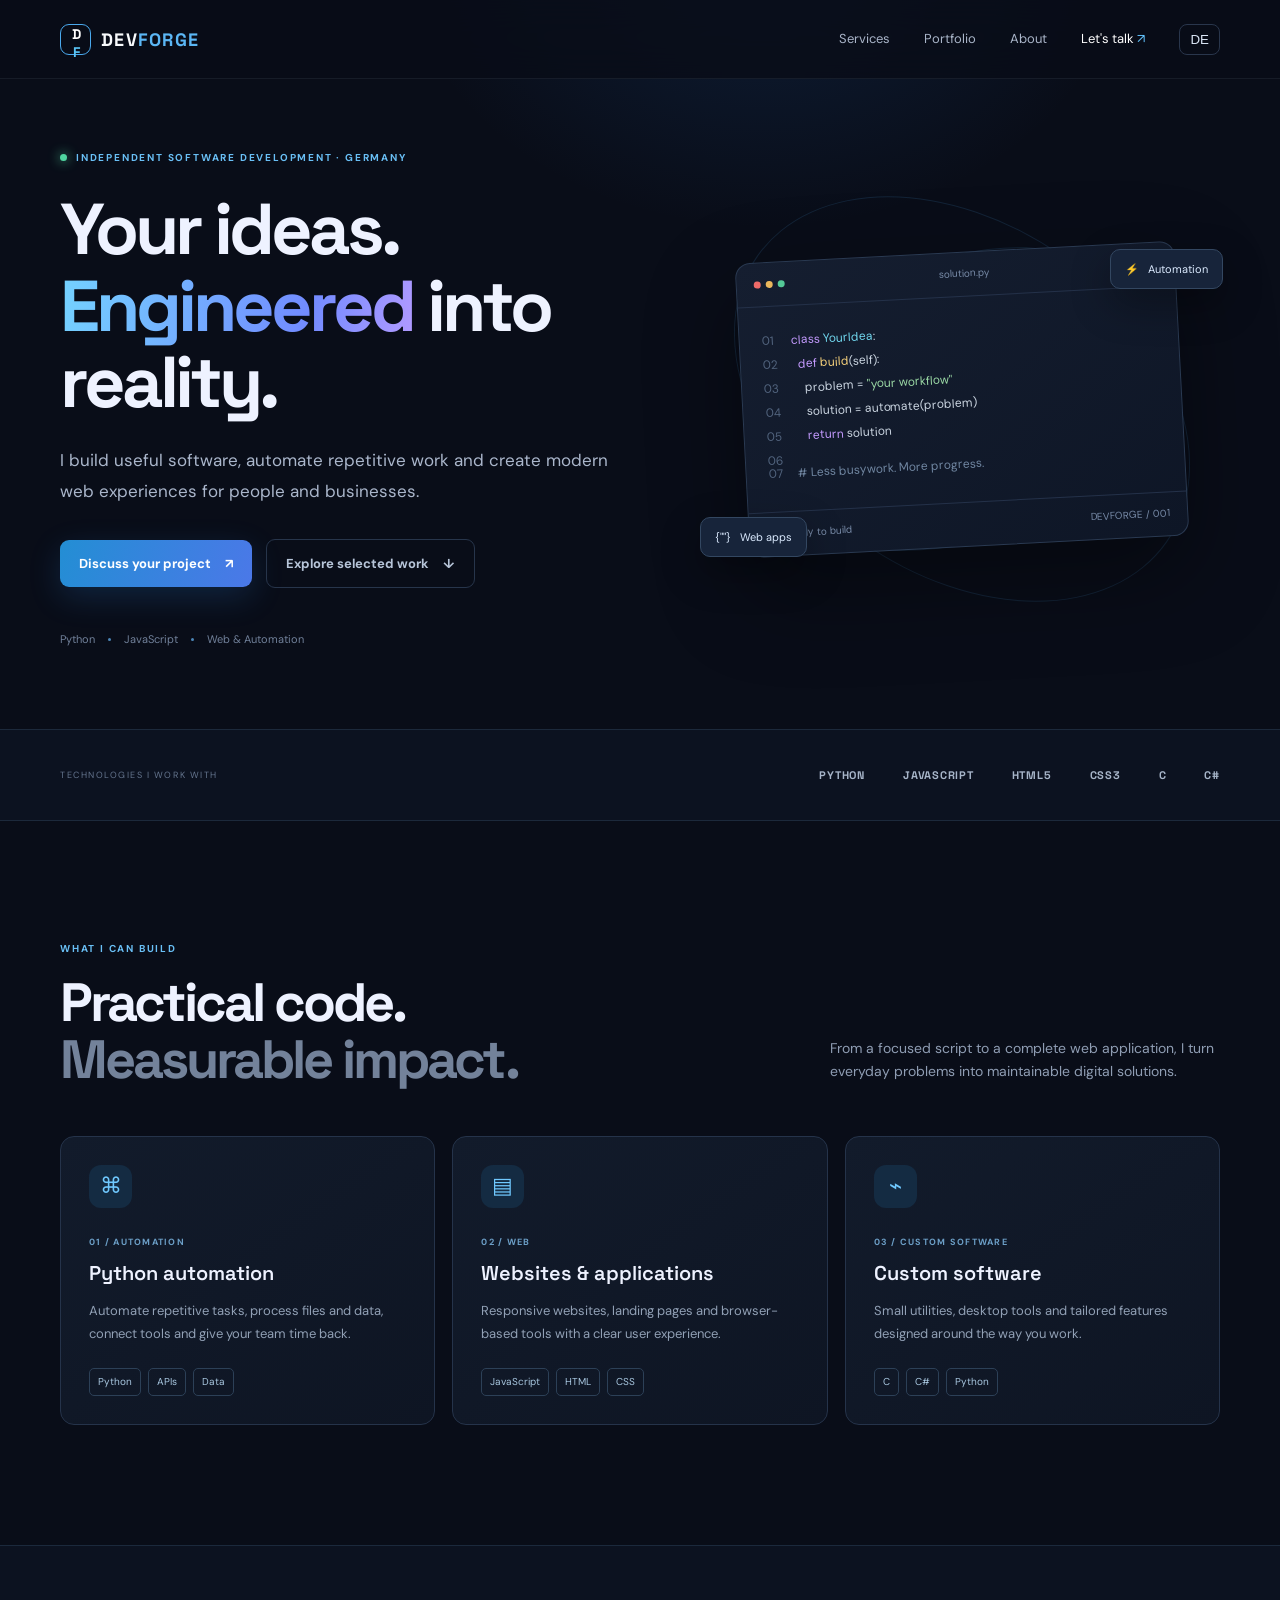
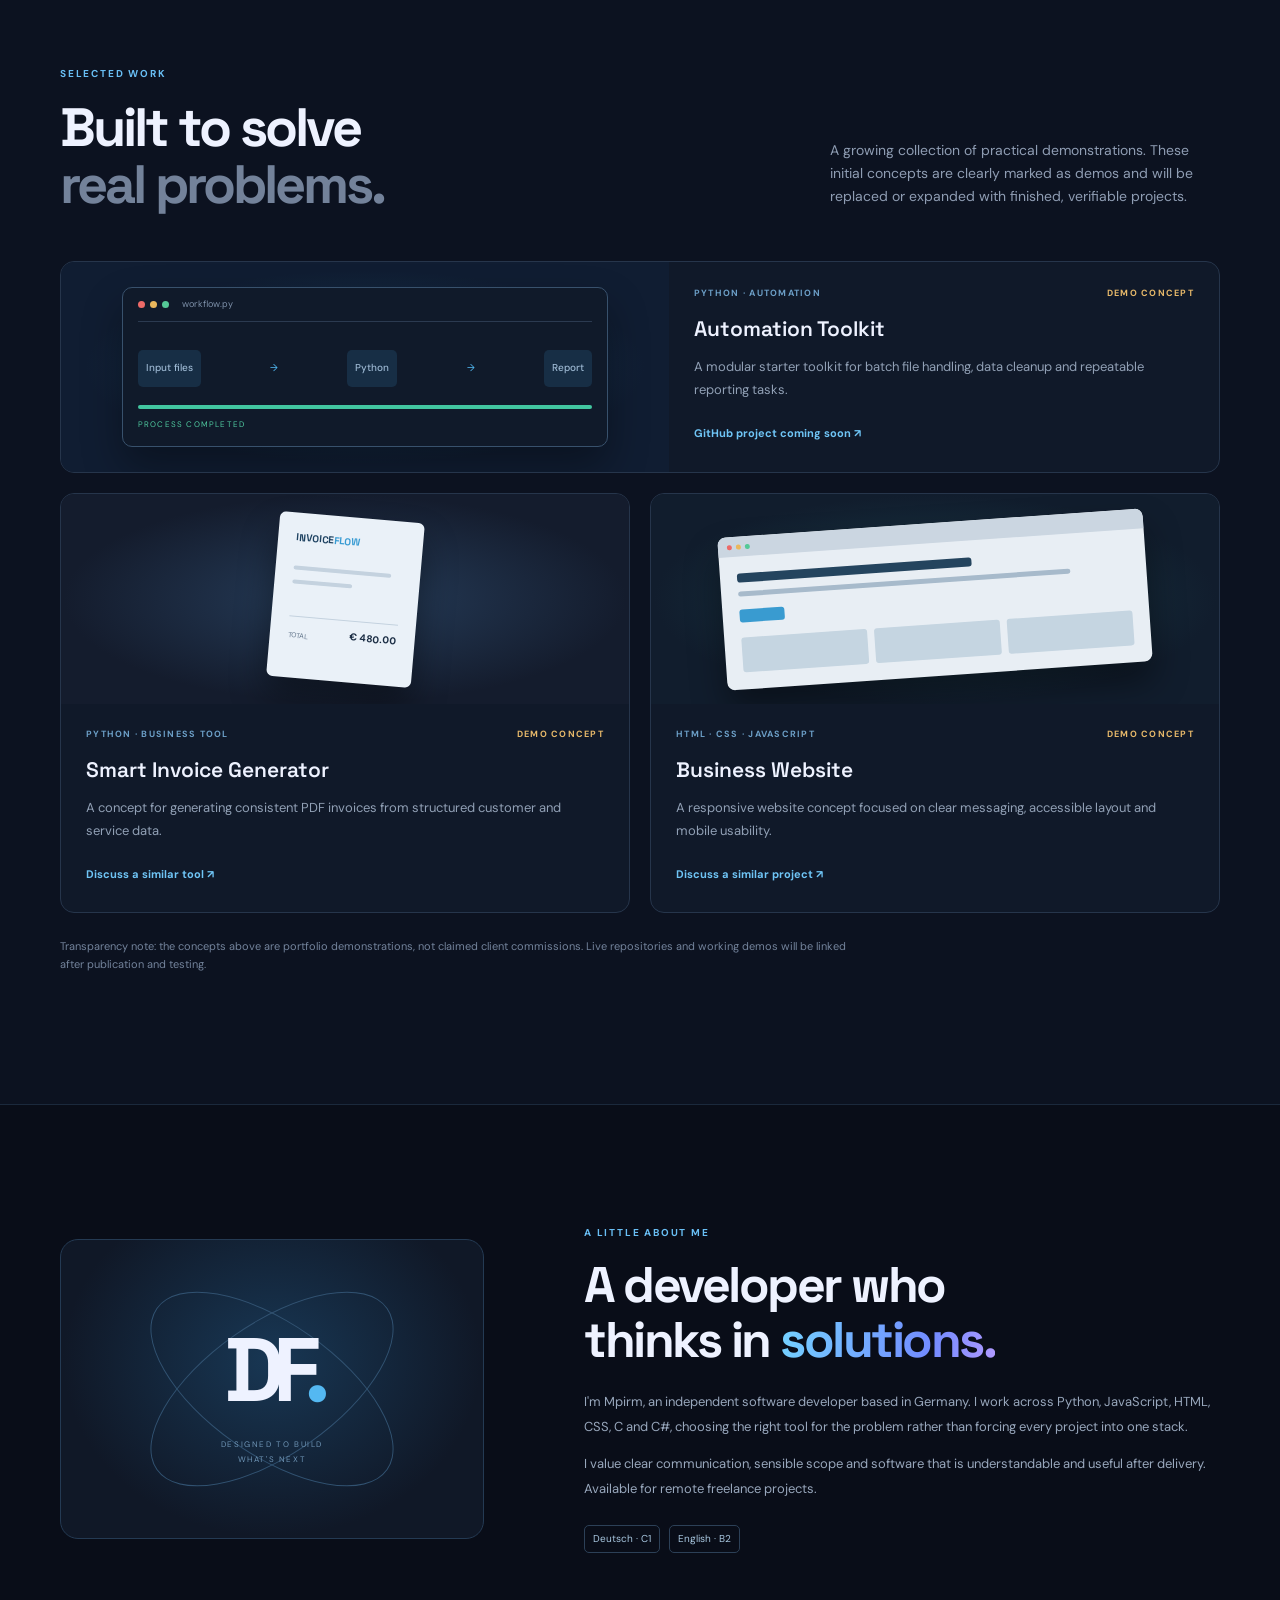
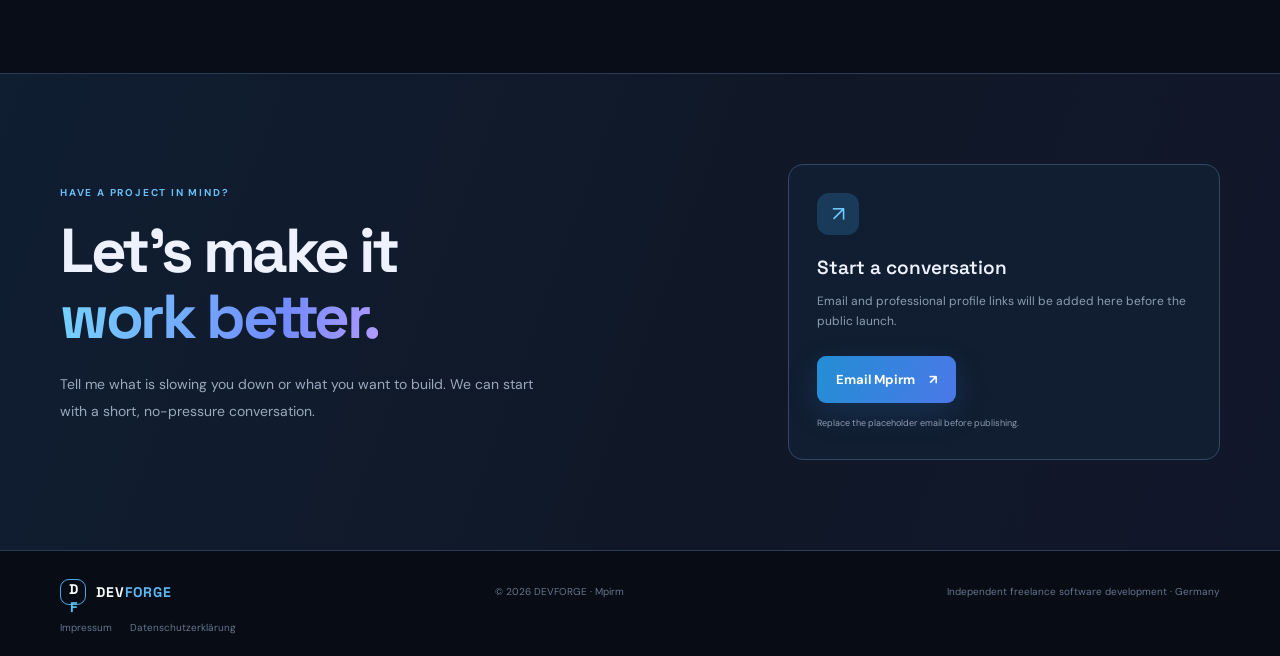
==== index.html @ e492855f "Update contact email and link in index.html" ====
<!doctype html>
<html lang="en">
<head>
  <meta charset="utf-8">
  <meta name="viewport" content="width=device-width, initial-scale=1">
  <meta name="theme-color" content="#090d18">
  <meta name="description" content="DEVFORGE by Mpirm — software development, Python automation and modern web applications for businesses in Germany and beyond.">
  <title>DEVFORGE — Software that moves your business forward</title>
  <link rel="icon" href="assets/favicon.svg" type="image/svg+xml">
  <link rel="preconnect" href="https://fonts.googleapis.com">
  <link rel="preconnect" href="https://fonts.gstatic.com" crossorigin>
  <link href="https://fonts.googleapis.com/css2?family=DM+Sans:wght@400;500;600;700&family=Space+Grotesk:wght@500;600;700&display=swap" rel="stylesheet">
  <link rel="stylesheet" href="styles.css">
</head>
<body>
  <div class="top-glow"></div>
  <header class="nav-wrap">
    <nav class="nav container" aria-label="Main navigation">
      <a class="brand" href="#home" aria-label="DEVFORGE home"><span class="brand-mark">D<span>F</span></span><span>DEV<span class="accent">FORGE</span></span></a>
      <button class="menu-toggle" aria-label="Open menu" aria-expanded="false">☰</button>
      <div class="nav-links" id="navLinks">
        <a href="#services" data-i18n="nav_services">Services</a>
        <a href="#work" data-i18n="nav_work">Portfolio</a>
        <a href="#about" data-i18n="nav_about">About</a>
        <a href="#contact" class="nav-cta" data-i18n="nav_contact">Let's talk <span>↗</span></a>
        <button class="lang-toggle" id="langToggle" aria-label="Switch language">DE</button>
      </div>
    </nav>
  </header>

  <main>
    <section class="hero container" id="home">
      <div class="hero-copy">
        <div class="eyebrow"><span class="status-dot"></span><span data-i18n="eyebrow">INDEPENDENT SOFTWARE DEVELOPMENT · GERMANY</span></div>
        <h1 data-i18n="hero_title">Your ideas.<br><span class="gradient-text">Engineered</span> into reality.</h1>
        <p class="hero-lead" data-i18n="hero_lead">I build useful software, automate repetitive work and create modern web experiences for people and businesses.</p>
        <div class="hero-actions">
          <a class="button button-primary" href="#contact" data-i18n="hero_cta">Discuss your project <span>↗</span></a>
          <a class="button button-quiet" href="#work" data-i18n="hero_secondary">Explore selected work <span>↓</span></a>
        </div>
        <div class="hero-meta"><span>Python</span><i></i><span>JavaScript</span><i></i><span>Web & Automation</span></div>
      </div>
      <div class="hero-visual" aria-label="Decorative code illustration">
        <div class="orbit orbit-one"></div><div class="orbit orbit-two"></div>
        <div class="code-card">
          <div class="code-top"><div class="dots"><b></b><b></b><b></b></div><span>solution.py</span><span class="code-lock">⌘</span></div>
          <div class="code-lines">
            <p><em>01</em> <span class="purple">class</span> <span class="cyan">YourIdea</span>:</p>
            <p><em>02</em> &nbsp;&nbsp;<span class="purple">def</span> <span class="yellow">build</span>(self):</p>
            <p><em>03</em> &nbsp;&nbsp;&nbsp;&nbsp;problem = <span class="green">"your workflow"</span></p>
            <p><em>04</em> &nbsp;&nbsp;&nbsp;&nbsp;solution = automate(problem)</p>
            <p><em>05</em> &nbsp;&nbsp;&nbsp;&nbsp;<span class="purple">return</span> solution</p>
            <p class="code-spacer"><em>06</em></p>
            <p><em>07</em> <span class="comment"># Less busywork. More progress.</span></p>
          </div>
          <div class="code-bottom"><span><b class="status-dot"></b> Ready to build</span><span>DEVFORGE / 001</span></div>
        </div>
        <div class="float-chip chip-one">⚡ <span>Automation</span></div>
        <div class="float-chip chip-two">{"</>"} <span>Web apps</span></div>
      </div>
    </section>

    <section class="trust-strip">
      <div class="container trust-inner"><span data-i18n="trust_label">TECHNOLOGIES I WORK WITH</span><div class="tech-list"><b>PYTHON</b><b>JAVASCRIPT</b><b>HTML5</b><b>CSS3</b><b>C</b><b>C#</b></div></div>
    </section>

    <section class="section container" id="services">
      <div class="section-heading"><div><div class="eyebrow" data-i18n="services_eyebrow">WHAT I CAN BUILD</div><h2 data-i18n="services_title">Practical code.<br><span class="muted">Measurable impact.</span></h2></div><p data-i18n="services_intro">From a focused script to a complete web application, I turn everyday problems into maintainable digital solutions.</p></div>
      <div class="service-grid">
        <article class="service-card"><div class="service-icon">⌘</div><div class="card-number">01 / AUTOMATION</div><h3 data-i18n="service1_title">Python automation</h3><p data-i18n="service1_desc">Automate repetitive tasks, process files and data, connect tools and give your team time back.</p><div class="tags"><span>Python</span><span>APIs</span><span>Data</span></div></article>
        <article class="service-card"><div class="service-icon">▤</div><div class="card-number">02 / WEB</div><h3 data-i18n="service2_title">Websites & applications</h3><p data-i18n="service2_desc">Responsive websites, landing pages and browser-based tools with a clear user experience.</p><div class="tags"><span>JavaScript</span><span>HTML</span><span>CSS</span></div></article>
        <article class="service-card"><div class="service-icon">⌁</div><div class="card-number">03 / CUSTOM SOFTWARE</div><h3 data-i18n="service3_title">Custom software</h3><p data-i18n="service3_desc">Small utilities, desktop tools and tailored features designed around the way you work.</p><div class="tags"><span>C</span><span>C#</span><span>Python</span></div></article>
      </div>
    </section>

    <section class="section work-section" id="work">
      <div class="container">
        <div class="section-heading"><div><div class="eyebrow" data-i18n="work_eyebrow">SELECTED WORK</div><h2 data-i18n="work_title">Built to solve<br><span class="muted">real problems.</span></h2></div><p data-i18n="work_intro">A growing collection of practical demonstrations. These initial concepts are clearly marked as demos and will be replaced or expanded with finished, verifiable projects.</p></div>
        <div class="project-grid">
          <article class="project-card project-feature">
            <div class="project-art art-automation"><div class="mini-window"><div class="mini-head"><i></i><i></i><i></i><span>workflow.py</span></div><div class="flow-row"><b>Input files</b><span>→</span><b>Python</b><span>→</span><b>Report</b></div><div class="progress"><span></span></div><small>PROCESS COMPLETED</small></div></div>
            <div class="project-info"><div class="project-meta"><span>PYTHON · AUTOMATION</span><span class="demo-label" data-i18n="demo_label">DEMO CONCEPT</span></div><h3>Automation Toolkit</h3><p data-i18n="project1_desc">A modular starter toolkit for batch file handling, data cleanup and repeatable reporting tasks.</p><a href="https://github.com/" target="_blank" rel="noreferrer" class="text-link" data-i18n="github_soon">GitHub project coming soon ↗</a></div>
          </article>
          <article class="project-card">
            <div class="project-art art-invoice"><div class="invoice-sheet"><div class="invoice-brand">INVOICE<span>FLOW</span></div><div class="invoice-line wide"></div><div class="invoice-line"></div><div class="invoice-total"><small>TOTAL</small><b>€ 480.00</b></div></div></div>
            <div class="project-info"><div class="project-meta"><span>PYTHON · BUSINESS TOOL</span><span class="demo-label" data-i18n="demo_label">DEMO CONCEPT</span></div><h3>Smart Invoice Generator</h3><p data-i18n="project2_desc">A concept for generating consistent PDF invoices from structured customer and service data.</p><a href="#contact" class="text-link" data-i18n="project_details">Discuss a similar tool ↗</a></div>
          </article>
          <article class="project-card">
            <div class="project-art art-web"><div class="browser-card"><div class="browser-top"><i></i><i></i><i></i></div><div class="browser-content"><div class="browser-title"></div><div class="browser-copy"></div><div class="browser-button"></div><div class="browser-blocks"><i></i><i></i><i></i></div></div></div></div>
            <div class="project-info"><div class="project-meta"><span>HTML · CSS · JAVASCRIPT</span><span class="demo-label" data-i18n="demo_label">DEMO CONCEPT</span></div><h3>Business Website</h3><p data-i18n="project3_desc">A responsive website concept focused on clear messaging, accessible layout and mobile usability.</p><a href="#contact" class="text-link" data-i18n="project_details">Discuss a similar project ↗</a></div>
          </article>
        </div>
        <p class="portfolio-note" data-i18n="portfolio_note">Transparency note: the concepts above are portfolio demonstrations, not claimed client commissions. Live repositories and working demos will be linked after publication and testing.</p>
      </div>
    </section>

    <section class="section container about-section" id="about">
      <div class="about-mark"><div class="big-mark">DF<span>.</span></div><div class="mark-caption">DESIGNED TO BUILD<br>WHAT'S NEXT</div></div>
      <div class="about-copy"><div class="eyebrow" data-i18n="about_eyebrow">A LITTLE ABOUT ME</div><h2 data-i18n="about_title">A developer who<br>thinks in <span class="gradient-text">solutions.</span></h2><p data-i18n="about_p1">I'm Mpirm, an independent software developer based in Germany. I work across Python, JavaScript, HTML, CSS, C and C#, choosing the right tool for the problem rather than forcing every project into one stack.</p><p data-i18n="about_p2">I value clear communication, sensible scope and software that is understandable and useful after delivery. Available for remote freelance projects.</p><div class="language-pills"><span>Deutsch · C1</span><span>English · B2</span></div></div>
    </section>

    <section class="contact-section" id="contact"><div class="container contact-inner"><div><div class="eyebrow" data-i18n="contact_eyebrow">HAVE A PROJECT IN MIND?</div><h2 data-i18n="contact_title">Let's make it<br><span class="gradient-text">work better.</span></h2><p data-i18n="contact_desc">Tell me what is slowing you down or what you want to build. We can start with a short, no-pressure conversation.</p></div><div class="contact-box"><div class="contact-orb">↗</div><h3 data-i18n="contact_box_title">Start a conversation</h3><p data-i18n="contact_box_desc">Email and professional profile links will be added here before the public launch.</p><a class="button button-primary" href="mailto:workm.pirm@gmail.com?subject=DEVFORGE%20Project%20Inquiry" data-i18n="contact_button">Email Mpirm <span>↗</span></a><small data-i18n="replace_email">Replace the placeholder email before publishing.</small></div></div></section>
  </main>
  <footer class="footer"><div class="container footer-inner"><a class="brand" href="#home"><span class="brand-mark">D<span>F</span></span><span>DEV<span class="accent">FORGE</span></span></a><span>© <span id="year"></span> DEVFORGE · Mpirm</span><span data-i18n="footer_note">Independent freelance software development · Germany</span></div><div class="container legal-links"><a href="impressum.html">Impressum</a><a href="datenschutz.html">Datenschutzerklärung</a></div></footer>
  <script src="script.js"></script>
</body>
</html>
---- styles.css ----
*{box-sizing:border-box}html{scroll-behavior:smooth;scroll-padding-top:90px}body{margin:0;background:#090d18;color:#eef2ff;font-family:"DM Sans",sans-serif;line-height:1.65;overflow-x:hidden}.container{width:min(1160px,calc(100% - 48px));margin:auto}.top-glow{position:absolute;top:-360px;left:30%;width:760px;height:600px;background:radial-gradient(ellipse,rgba(36,105,190,.19),transparent 68%);pointer-events:none}.nav-wrap{position:sticky;top:0;z-index:20;background:rgba(9,13,24,.82);backdrop-filter:blur(18px);border-bottom:1px solid rgba(148,163,184,.1)}.nav{height:78px;display:flex;align-items:center;justify-content:space-between}.brand{display:flex;align-items:center;gap:10px;color:#f8fafc;text-decoration:none;font:700 18px "Space Grotesk",sans-serif;letter-spacing:.07em}.accent{color:#5bb7f5}.brand-mark{width:31px;height:31px;border:1px solid #4aa9ed;border-radius:9px;display:grid;place-items:center;font-size:14px;color:#fff;letter-spacing:-.1em}.brand-mark span{color:#59c4f5}.nav-links{display:flex;align-items:center;gap:34px}.nav-links a{font-size:13px;color:#aab5c9;text-decoration:none;transition:.2s}.nav-links a:hover,.text-link:hover{color:#69c8ff}.nav-links .nav-cta{color:#fff}.nav-cta span{color:#63c4ff}.lang-toggle,.menu-toggle{background:transparent;border:1px solid #29364c;color:#d9e5f5;border-radius:8px;padding:7px 10px;cursor:pointer}.menu-toggle{display:none}.hero{min-height:650px;display:grid;grid-template-columns:1.08fr .92fr;align-items:center;gap:40px;padding-top:70px;padding-bottom:80px}.eyebrow{font-size:10px;letter-spacing:.18em;color:#69bff5;font-weight:700}.status-dot{display:inline-block;width:7px;height:7px;border-radius:50%;background:#50d6a0;box-shadow:0 0 12px #50d6a0;margin-right:9px}.hero h1,.section h2,.contact-inner h2{font:700 clamp(44px,6vw,72px)/1.06 "Space Grotesk",sans-serif;letter-spacing:-.055em;margin:25px 0}.gradient-text{background:linear-gradient(100deg,#74d3ff,#728bff 70%,#b29aff);-webkit-background-clip:text;background-clip:text;color:transparent}.hero-lead{font-size:17px;color:#aab6cb;max-width:570px;line-height:1.8}.hero-actions{display:flex;gap:14px;align-items:center;margin-top:32px;flex-wrap:wrap}.button{display:inline-flex;align-items:center;gap:14px;padding:13px 19px;border-radius:9px;text-decoration:none;font-size:13px;font-weight:700;transition:.2s}.button-primary{background:linear-gradient(110deg,#238ed4,#4b78e8);color:#fff;box-shadow:0 10px 32px rgba(44,129,220,.2)}.button-primary:hover{transform:translateY(-2px);box-shadow:0 14px 36px rgba(44,129,220,.32)}.button-quiet{color:#b7c5d9;border:1px solid #27354b}.hero-meta{display:flex;gap:13px;align-items:center;color:#71819a;font-size:11px;margin-top:42px}.hero-meta i{width:3px;height:3px;border-radius:50%;background:#4c86b7}.hero-visual{min-height:430px;display:grid;place-items:center;position:relative}.orbit{position:absolute;border:1px solid rgba(76,160,225,.15);border-radius:50%;transform:rotate(-22deg)}.orbit-one{width:420px;height:280px}.orbit-two{width:500px;height:350px;transform:rotate(35deg)}.code-card{position:relative;width:min(100%,440px);background:linear-gradient(145deg,#151e30,#0e1626);border:1px solid #2a3a52;border-radius:15px;box-shadow:0 35px 90px rgba(0,0,0,.38);overflow:hidden;transform:rotate(-3deg)}.code-top,.code-bottom{height:44px;padding:0 17px;display:flex;align-items:center;justify-content:space-between;color:#788ba8;font-size:10px;border-bottom:1px solid #243149}.dots{display:flex;gap:5px}.dots b,.browser-top i,.mini-head i{width:7px;height:7px;border-radius:50%;background:#ed6a68}.dots b:nth-child(2),.browser-top i:nth-child(2),.mini-head i:nth-child(2){background:#eab75c}.dots b:nth-child(3),.browser-top i:nth-child(3),.mini-head i:nth-child(3){background:#54c997}.code-lock{font-size:13px}.code-lines{padding:22px 22px 26px;font:12px/2 "DM Sans",sans-serif;color:#cbd5e1}.code-lines p{margin:0}.code-lines em{font-style:normal;color:#52647e;display:inline-block;width:26px}.purple{color:#c49bff}.cyan{color:#71d8ef}.yellow{color:#f6d17b}.green{color:#9bd9a5}.comment{color:#7086a1}.code-spacer{height:13px}.code-bottom{border-top:1px solid #243149;border-bottom:0}.code-bottom .status-dot{margin:0 7px 0 0}.float-chip{position:absolute;background:#17243a;border:1px solid #334761;color:#dbeafe;padding:10px 14px;border-radius:10px;box-shadow:0 15px 40px #0005;font-size:11px}.float-chip span{margin-left:6px}.chip-one{top:65px;right:-3px}.chip-two{bottom:57px;left:-5px}.trust-strip{border-top:1px solid #1c293b;border-bottom:1px solid #1c293b;background:#0c1220}.trust-inner{min-height:90px;display:flex;align-items:center;justify-content:space-between;gap:30px}.trust-inner>span{font-size:9px;letter-spacing:.17em;color:#65758e}.tech-list{display:flex;gap:clamp(14px,3vw,38px);flex-wrap:wrap;color:#a7b5c9;font:600 11px "Space Grotesk",sans-serif;letter-spacing:.07em}.section{padding-top:120px;padding-bottom:120px}.section-heading{display:flex;align-items:end;justify-content:space-between;gap:50px;margin-bottom:48px}.section h2,.contact-inner h2{font-size:clamp(38px,5vw,54px);margin:16px 0 0}.muted{color:#73829a}.section-heading>p{max-width:390px;color:#8f9db3;font-size:14px;margin:0 0 5px}.service-grid{display:grid;grid-template-columns:repeat(3,1fr);gap:17px}.service-card{background:linear-gradient(145deg,#121b2b,#0e1523);border:1px solid #25334a;border-radius:14px;padding:28px;min-height:285px;transition:.25s}.service-card:hover,.project-card:hover{transform:translateY(-5px);border-color:#42668c}.service-icon{width:43px;height:43px;border-radius:12px;display:grid;place-items:center;background:#142b42;color:#70c9ff;font-size:22px;margin-bottom:27px}.card-number,.project-meta{font-size:9px;letter-spacing:.14em;color:#6c9fc7;font-weight:700}.service-card h3,.project-info h3{font:600 20px "Space Grotesk",sans-serif;margin:10px 0}.service-card p,.project-info p{color:#91a0b5;font-size:13px;line-height:1.8}.tags{display:flex;gap:7px;flex-wrap:wrap;margin-top:22px}.tags span,.language-pills span{font-size:10px;color:#a9c8e1;border:1px solid #2c4057;border-radius:5px;padding:5px 8px}.work-section{background:#0c1220;border-top:1px solid #1b293c;border-bottom:1px solid #1b293c}.project-grid{display:grid;grid-template-columns:repeat(2,1fr);gap:20px}.project-card{border:1px solid #26354b;background:#101929;border-radius:14px;overflow:hidden;transition:.25s}.project-feature{grid-column:span 2;display:grid;grid-template-columns:1.05fr .95fr}.project-art{min-height:210px;display:grid;place-items:center;overflow:hidden;position:relative}.art-automation{background:radial-gradient(ellipse at 50% 50%,#173b5a,#101d32 65%)}.mini-window{width:80%;background:#101a2a;border:1px solid #38516c;border-radius:10px;padding:0 15px 15px;box-shadow:0 20px 40px #0005}.mini-head{height:34px;border-bottom:1px solid #2b3a50;display:flex;align-items:center;gap:5px;color:#7e91aa;font-size:9px}.mini-head span{margin-left:8px}.flow-row{display:flex;align-items:center;justify-content:space-between;gap:6px;margin:28px 0 18px;color:#9db9d3;font-size:10px}.flow-row b{background:#172e45;padding:10px 8px;border-radius:5px;font-weight:500}.flow-row span{color:#4fb4ed}.progress{height:4px;background:#26374d;border-radius:5px;overflow:hidden}.progress span{display:block;width:100%;height:100%;background:#42c6a0}.mini-window small{display:block;color:#50cba0;font-size:8px;letter-spacing:.15em;margin-top:9px}.project-info{padding:23px 25px 26px}.project-feature .project-info{align-self:center}.project-meta{display:flex;justify-content:space-between;gap:10px;flex-wrap:wrap}.demo-label{color:#e7b96a}.project-info h3{font-size:21px;margin-top:14px}.project-info p{margin-bottom:17px}.text-link{font-size:11px;color:#6fc5f6;text-decoration:none;font-weight:700}.art-invoice{background:radial-gradient(ellipse,#263d5a,#141c2d 70%)}.invoice-sheet{width:145px;height:165px;background:#eaf1f8;border-radius:6px;padding:18px;color:#1a2c43;transform:rotate(5deg);box-shadow:0 20px 35px #0006}.invoice-brand{font:700 10px "Space Grotesk";color:#1e4261}.invoice-brand span{color:#389bd3}.invoice-line{height:4px;width:55%;background:#c4d2df;border-radius:4px;margin-top:10px}.invoice-line.wide{width:90%;margin-top:22px}.invoice-total{margin-top:32px;border-top:1px solid #c4d2df;padding-top:8px;display:flex;justify-content:space-between;align-items:end}.invoice-total small{font-size:7px;color:#62758b}.invoice-total b{font-size:10px}.art-web{background:radial-gradient(ellipse,#1b3d4b,#111d2d 70%)}.browser-card{width:75%;background:#e8eef4;border-radius:8px;overflow:hidden;transform:rotate(-4deg);box-shadow:0 20px 35px #0006}.browser-top{height:20px;background:#cbd6e1;display:flex;align-items:center;gap:4px;padding:0 9px}.browser-top i{width:5px;height:5px}.browser-content{padding:17px}.browser-title{height:9px;width:60%;background:#24445e;border-radius:3px}.browser-copy{height:5px;width:85%;background:#a7bacb;margin-top:9px;border-radius:3px}.browser-button{height:13px;width:45px;background:#399bd0;border-radius:3px;margin-top:13px}.browser-blocks{display:flex;gap:7px;margin-top:15px}.browser-blocks i{height:35px;flex:1;background:#c5d5e1;border-radius:3px}.portfolio-note{font-size:11px;color:#73839b;margin-top:24px;max-width:800px}.about-section{display:grid;grid-template-columns:.8fr 1.2fr;gap:100px;align-items:center}.about-mark{height:300px;border:1px solid #243a53;border-radius:18px;background:radial-gradient(ellipse at 50% 40%,#183754,#101827 70%);display:flex;flex-direction:column;align-items:center;justify-content:center;position:relative;overflow:hidden}.about-mark:before,.about-mark:after{content:"";position:absolute;width:280px;height:130px;border:1px solid #315271;border-radius:50%;transform:rotate(-35deg)}.about-mark:after{transform:rotate(35deg)}.big-mark{font:700 90px "Space Grotesk";letter-spacing:-.12em;z-index:1}.big-mark span{color:#54b8f1}.mark-caption{font-size:8px;letter-spacing:.2em;line-height:1.8;color:#6e94b5;text-align:center;margin-top:10px;z-index:1}.about-copy h2{font:700 clamp(36px,4vw,50px)/1.1 "Space Grotesk";letter-spacing:-.05em;margin:16px 0 22px}.about-copy p{font-size:13px;color:#98a7bc;line-height:1.9}.language-pills{display:flex;gap:9px;margin-top:23px}.contact-section{background:linear-gradient(110deg,#101e32,#101827 55%,#11172a);border-top:1px solid #293b55;border-bottom:1px solid #293b55}.contact-inner{padding-top:90px;padding-bottom:90px;display:grid;grid-template-columns:1.2fr .8fr;align-items:center;gap:80px}.contact-inner h2{font-size:clamp(45px,5vw,62px)}.contact-inner>div:first-child>p{max-width:490px;color:#9aa9bd;font-size:14px;line-height:1.9;margin-top:22px}.contact-box{border:1px solid #334963;background:#111d30;border-radius:15px;padding:28px;position:relative}.contact-orb{width:42px;height:42px;border-radius:12px;background:#193b59;color:#70c9ff;display:grid;place-items:center;font-size:21px}.contact-box h3{font:600 19px "Space Grotesk";margin:20px 0 6px}.contact-box p,.contact-box small{color:#8d9db3;font-size:12px}.contact-box .button{margin-top:12px}.contact-box small{display:block;margin-top:13px;font-size:9px}.footer{padding:28px 0 20px;background:#080c15}.footer-inner{display:flex;align-items:center;justify-content:space-between;gap:20px;color:#65758d;font-size:10px}.footer .brand{font-size:14px}.footer .brand-mark{width:26px;height:26px}.legal-links{display:flex;gap:18px;margin-top:15px}.legal-links a{font-size:10px;color:#65758d;text-decoration:none}.legal-links a:hover{color:#70c9ff}
@media(max-width:850px){.hero{grid-template-columns:1fr;padding-top:65px}.hero-visual{min-height:370px}.section-heading{display:block}.section-heading>p{margin-top:20px}.about-section{gap:45px}.contact-inner{gap:35px}.trust-inner{align-items:flex-start;flex-direction:column;justify-content:center;padding-top:20px;padding-bottom:20px}.project-feature{grid-template-columns:1fr}.project-feature .project-art{min-height:190px}}
@media(max-width:650px){.container{width:min(100% - 34px,1160px)}.nav{height:68px}.menu-toggle{display:block}.nav-links{display:none;position:absolute;top:68px;left:0;right:0;padding:20px 24px 24px;background:#0c1321;border-bottom:1px solid #26354b;flex-direction:column;align-items:flex-start;gap:18px}.nav-links.open{display:flex}.hero{padding-top:55px;gap:10px}.hero h1{font-size:49px}.hero-lead{font-size:15px}.hero-visual{min-height:330px}.code-card{width:95%}.orbit-one{width:300px;height:220px}.orbit-two{width:350px;height:260px}.chip-one{right:0;top:25px}.chip-two{left:0;bottom:25px}.tech-list{gap:14px}.section{padding-top:82px;padding-bottom:82px}.service-grid,.project-grid{grid-template-columns:1fr}.project-feature{grid-column:auto;display:block}.project-feature .project-art{min-height:190px}.service-card{min-height:auto}.about-section{grid-template-columns:1fr;gap:35px}.about-mark{height:230px}.contact-inner{grid-template-columns:1fr;padding-top:75px;padding-bottom:75px}.footer-inner{align-items:flex-start;flex-direction:column}.footer-inner>span:last-child{max-width:260px}.section h2{font-size:42px}}
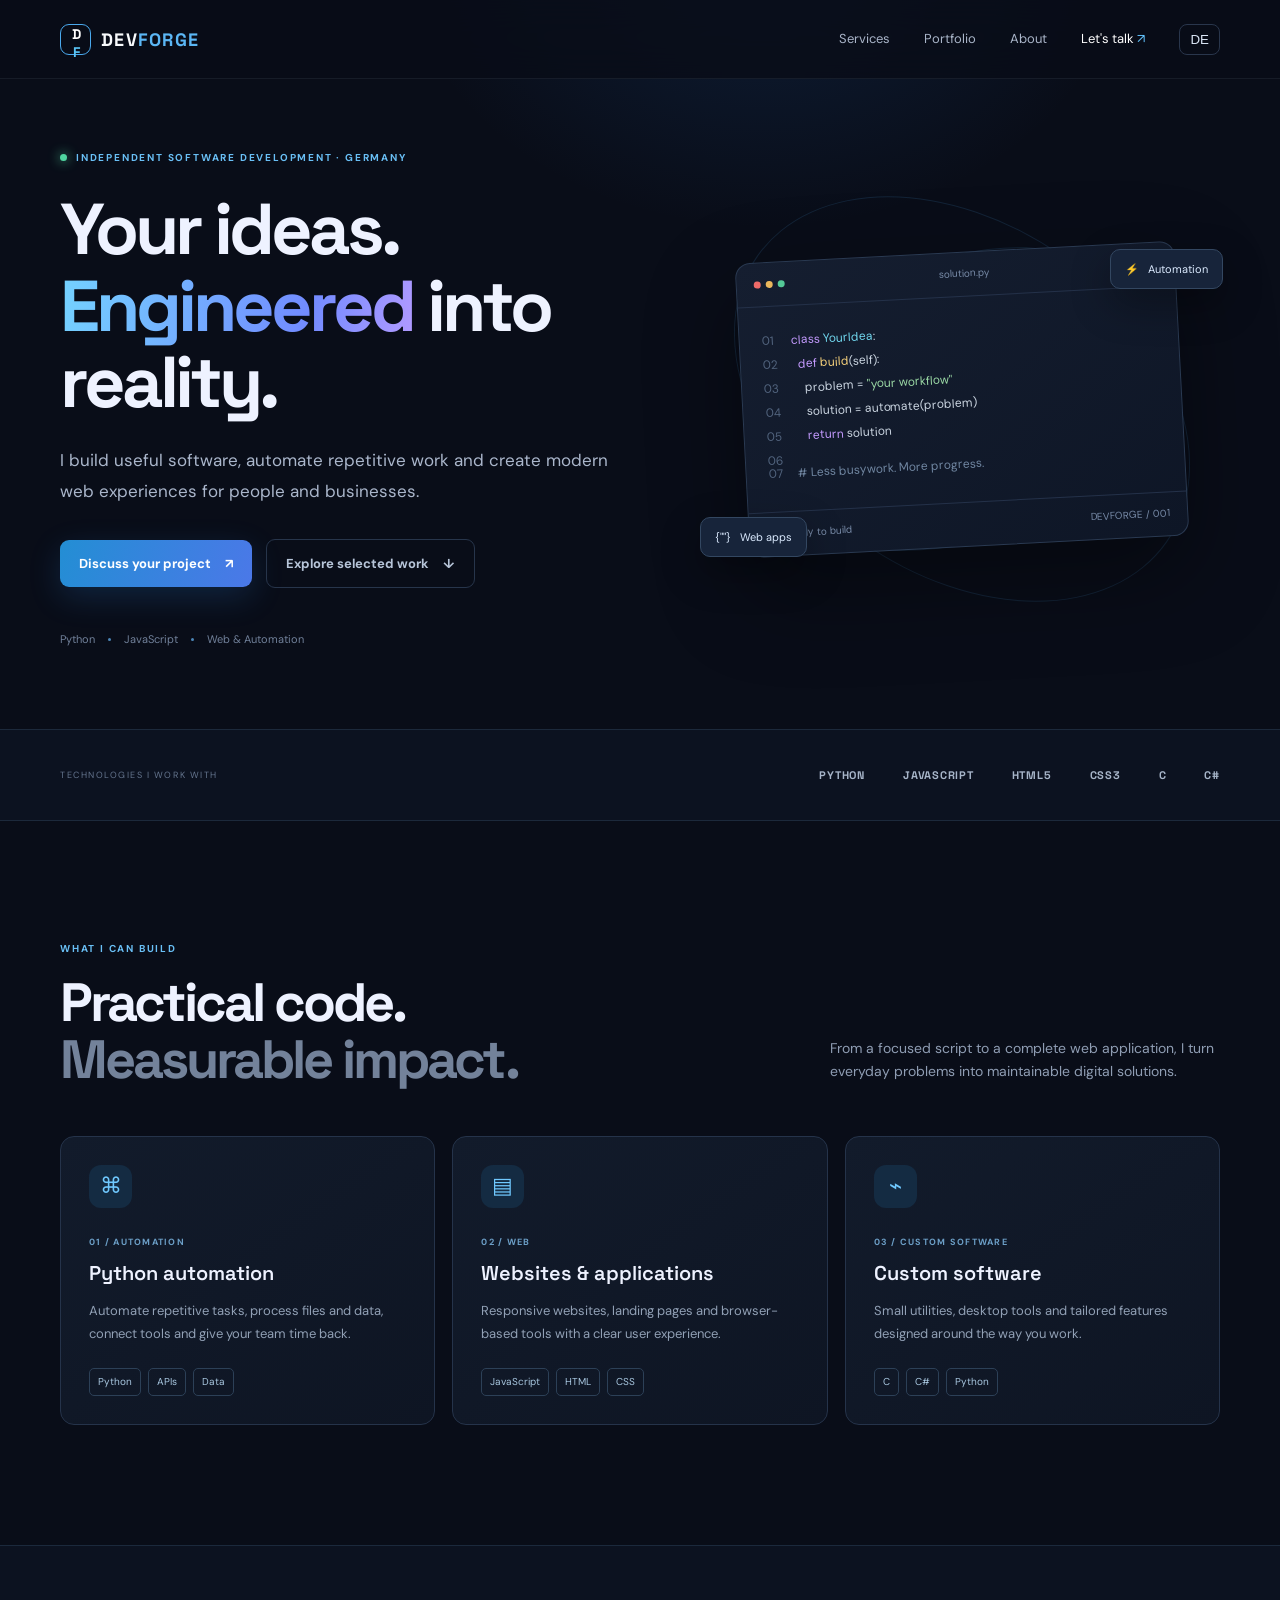
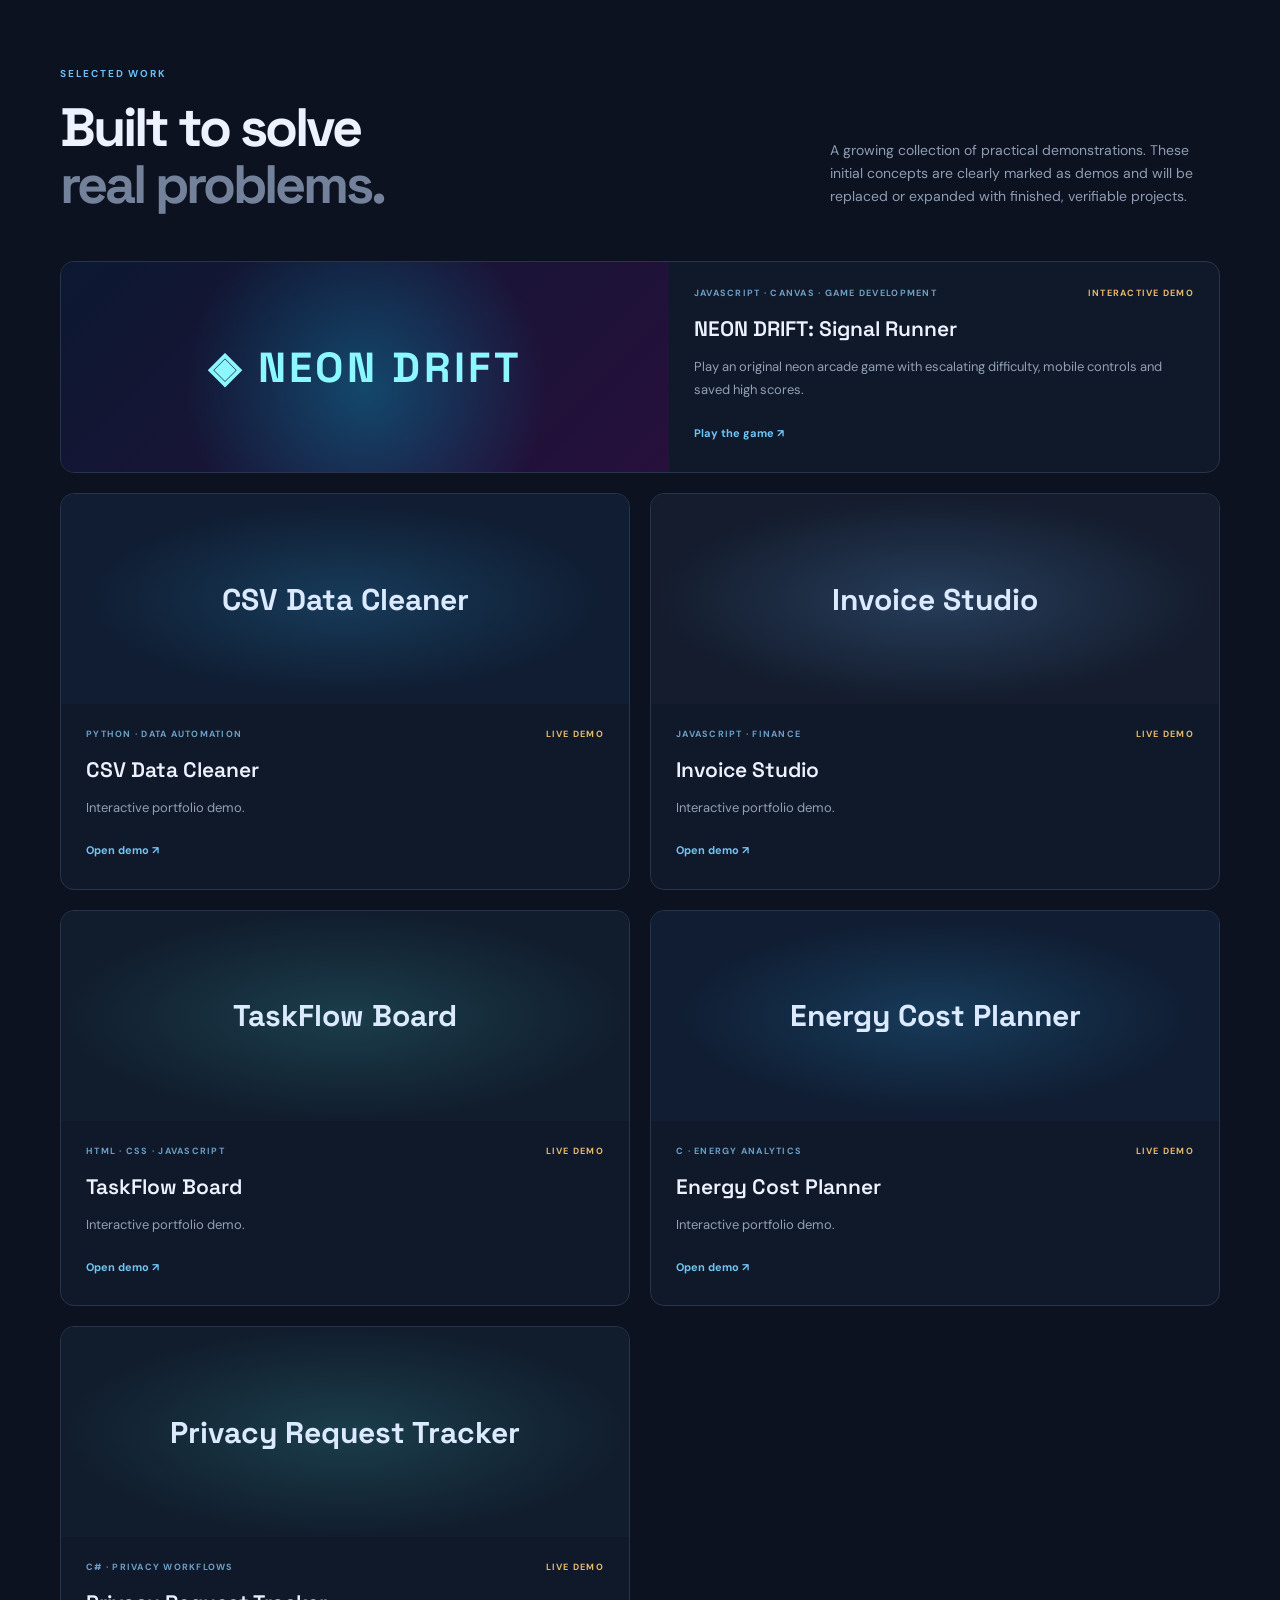
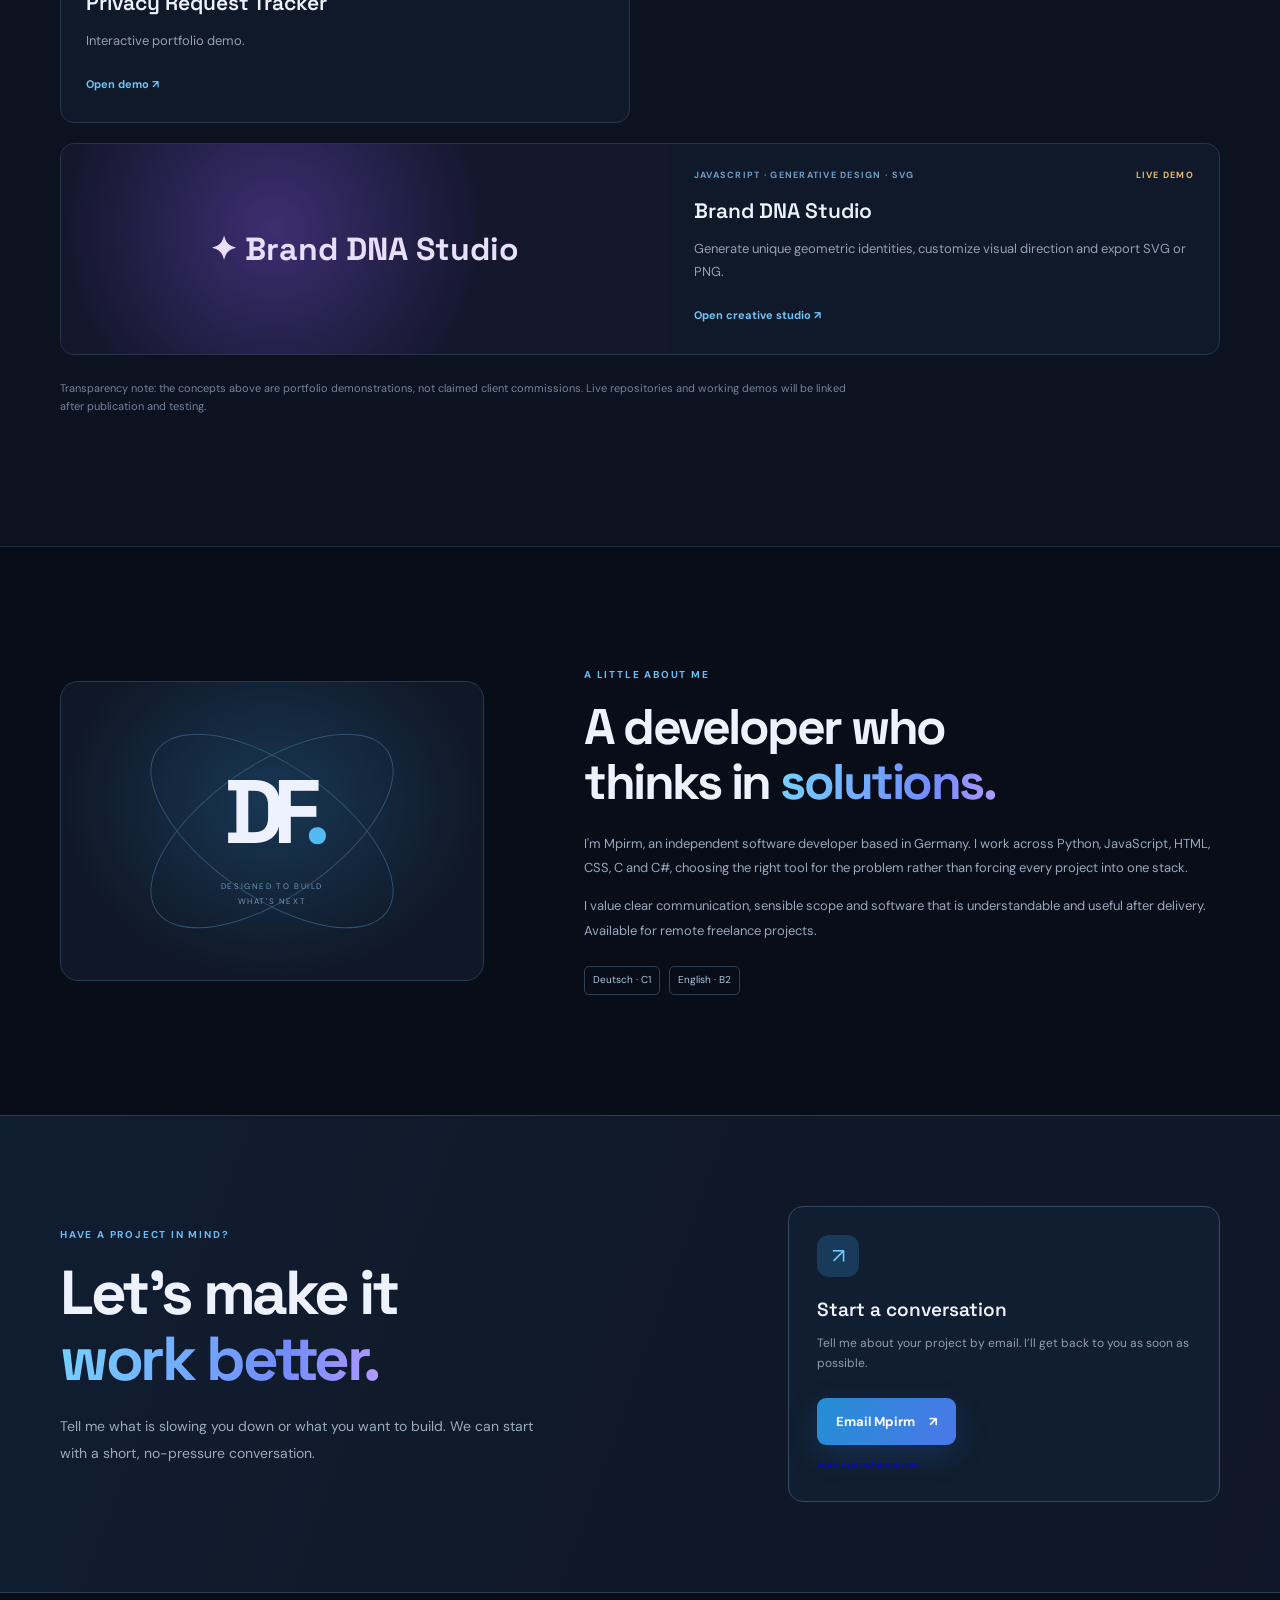
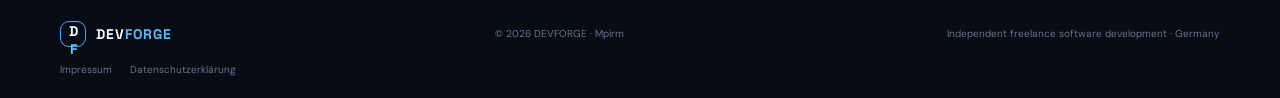
==== commit 0e54e480: "Update DEVFORGE portfolio with 7 projects." ====
--- a/index.html
+++ b/index.html
@@ -76,19 +76,13 @@
     <section class="section work-section" id="work">
       <div class="container">
         <div class="section-heading"><div><div class="eyebrow" data-i18n="work_eyebrow">SELECTED WORK</div><h2 data-i18n="work_title">Built to solve<br><span class="muted">real problems.</span></h2></div><p data-i18n="work_intro">A growing collection of practical demonstrations. These initial concepts are clearly marked as demos and will be replaced or expanded with finished, verifiable projects.</p></div>
-        <div class="project-grid">
-          <article class="project-card project-feature">
-            <div class="project-art art-automation"><div class="mini-window"><div class="mini-head"><i></i><i></i><i></i><span>workflow.py</span></div><div class="flow-row"><b>Input files</b><span>→</span><b>Python</b><span>→</span><b>Report</b></div><div class="progress"><span></span></div><small>PROCESS COMPLETED</small></div></div>
-            <div class="project-info"><div class="project-meta"><span>PYTHON · AUTOMATION</span><span class="demo-label" data-i18n="demo_label">DEMO CONCEPT</span></div><h3>Automation Toolkit</h3><p data-i18n="project1_desc">A modular starter toolkit for batch file handling, data cleanup and repeatable reporting tasks.</p><a href="https://github.com/" target="_blank" rel="noreferrer" class="text-link" data-i18n="github_soon">GitHub project coming soon ↗</a></div>
-          </article>
-          <article class="project-card">
-            <div class="project-art art-invoice"><div class="invoice-sheet"><div class="invoice-brand">INVOICE<span>FLOW</span></div><div class="invoice-line wide"></div><div class="invoice-line"></div><div class="invoice-total"><small>TOTAL</small><b>€ 480.00</b></div></div></div>
-            <div class="project-info"><div class="project-meta"><span>PYTHON · BUSINESS TOOL</span><span class="demo-label" data-i18n="demo_label">DEMO CONCEPT</span></div><h3>Smart Invoice Generator</h3><p data-i18n="project2_desc">A concept for generating consistent PDF invoices from structured customer and service data.</p><a href="#contact" class="text-link" data-i18n="project_details">Discuss a similar tool ↗</a></div>
-          </article>
-          <article class="project-card">
-            <div class="project-art art-web"><div class="browser-card"><div class="browser-top"><i></i><i></i><i></i></div><div class="browser-content"><div class="browser-title"></div><div class="browser-copy"></div><div class="browser-button"></div><div class="browser-blocks"><i></i><i></i><i></i></div></div></div></div>
-            <div class="project-info"><div class="project-meta"><span>HTML · CSS · JAVASCRIPT</span><span class="demo-label" data-i18n="demo_label">DEMO CONCEPT</span></div><h3>Business Website</h3><p data-i18n="project3_desc">A responsive website concept focused on clear messaging, accessible layout and mobile usability.</p><a href="#contact" class="text-link" data-i18n="project_details">Discuss a similar project ↗</a></div>
-          </article>
+        <div class="project-grid"><article class="project-card project-feature"><div class="project-art art-web" style="display:grid;place-items:center;background:radial-gradient(circle at 50% 60%,#00d7ff44,transparent 55%),linear-gradient(135deg,#0c1831,#26103c)"><span style="font:700 clamp(24px,4vw,42px) 'Space Grotesk',sans-serif;color:#8df7ff;text-align:center;padding:18px;letter-spacing:.08em">◈ NEON DRIFT</span></div><div class="project-info"><div class="project-meta"><span>JAVASCRIPT · CANVAS · GAME DEVELOPMENT</span><span class="demo-label" data-i18n="demo_label">INTERACTIVE DEMO</span></div><h3>NEON DRIFT: Signal Runner</h3><p data-i18n="project7_desc">Play an original neon arcade game with escalating difficulty, mobile controls and saved high scores.</p><a href="demos/neon-drift.html" class="text-link" data-i18n="project7_link">Play the game ↗</a></div></article>
+<article class="project-card"><div class="project-art art-automation" style="display:grid;place-items:center"><span style="font:700 clamp(20px,3vw,30px) 'Space Grotesk',sans-serif;color:#dceaff;text-align:center;padding:18px">CSV Data Cleaner</span></div><div class="project-info"><div class="project-meta"><span>PYTHON · DATA AUTOMATION</span><span class="demo-label" data-i18n="demo_label">LIVE DEMO</span></div><h3>CSV Data Cleaner</h3><p data-i18n="project1_desc">Interactive portfolio demo.</p><a href="demos/data-cleaner.html" class="text-link" data-i18n="github_soon">Open demo ↗</a></div></article>
+<article class="project-card"><div class="project-art art-invoice" style="display:grid;place-items:center"><span style="font:700 clamp(20px,3vw,30px) 'Space Grotesk',sans-serif;color:#dceaff;text-align:center;padding:18px">Invoice Studio</span></div><div class="project-info"><div class="project-meta"><span>JAVASCRIPT · FINANCE</span><span class="demo-label" data-i18n="demo_label">LIVE DEMO</span></div><h3>Invoice Studio</h3><p data-i18n="project2_desc">Interactive portfolio demo.</p><a href="demos/invoice-studio.html" class="text-link" data-i18n="project_details">Open demo ↗</a></div></article>
+<article class="project-card"><div class="project-art art-web" style="display:grid;place-items:center"><span style="font:700 clamp(20px,3vw,30px) 'Space Grotesk',sans-serif;color:#dceaff;text-align:center;padding:18px">TaskFlow Board</span></div><div class="project-info"><div class="project-meta"><span>HTML · CSS · JAVASCRIPT</span><span class="demo-label" data-i18n="demo_label">LIVE DEMO</span></div><h3>TaskFlow Board</h3><p data-i18n="project3_desc">Interactive portfolio demo.</p><a href="demos/task-board.html" class="text-link" data-i18n="project3_link">Open demo ↗</a></div></article>
+<article class="project-card"><div class="project-art art-automation" style="display:grid;place-items:center"><span style="font:700 clamp(20px,3vw,30px) 'Space Grotesk',sans-serif;color:#dceaff;text-align:center;padding:18px">Energy Cost Planner</span></div><div class="project-info"><div class="project-meta"><span>C · ENERGY ANALYTICS</span><span class="demo-label" data-i18n="demo_label">LIVE DEMO</span></div><h3>Energy Cost Planner</h3><p data-i18n="project4_desc">Interactive portfolio demo.</p><a href="demos/energy-planner.html" class="text-link" data-i18n="project4_link">Open demo ↗</a></div></article>
+<article class="project-card"><div class="project-art art-web" style="display:grid;place-items:center"><span style="font:700 clamp(20px,3vw,30px) 'Space Grotesk',sans-serif;color:#dceaff;text-align:center;padding:18px">Privacy Request Tracker</span></div><div class="project-info"><div class="project-meta"><span>C# · PRIVACY WORKFLOWS</span><span class="demo-label" data-i18n="demo_label">LIVE DEMO</span></div><h3>Privacy Request Tracker</h3><p data-i18n="project5_desc">Interactive portfolio demo.</p><a href="demos/privacy-requests.html" class="text-link" data-i18n="project5_link">Open demo ↗</a></div></article>
+<article class="project-card project-feature"><div class="project-art art-web" style="display:grid;place-items:center;background:radial-gradient(circle at 35% 40%,#8b5cf655,transparent 50%),#15172f"><span style="font:700 clamp(20px,3vw,32px) 'Space Grotesk',sans-serif;color:#e8dfff;text-align:center;padding:18px">✦ Brand DNA Studio</span></div><div class="project-info"><div class="project-meta"><span>JAVASCRIPT · GENERATIVE DESIGN · SVG</span><span class="demo-label" data-i18n="demo_label">LIVE DEMO</span></div><h3>Brand DNA Studio</h3><p data-i18n="project6_desc">Generate unique geometric identities, customize visual direction and export SVG or PNG.</p><a href="demos/brand-dna-studio.html" class="text-link" data-i18n="project6_link">Open creative studio ↗</a></div></article>
         </div>
         <p class="portfolio-note" data-i18n="portfolio_note">Transparency note: the concepts above are portfolio demonstrations, not claimed client commissions. Live repositories and working demos will be linked after publication and testing.</p>
       </div>
@@ -99,9 +93,9 @@
       <div class="about-copy"><div class="eyebrow" data-i18n="about_eyebrow">A LITTLE ABOUT ME</div><h2 data-i18n="about_title">A developer who<br>thinks in <span class="gradient-text">solutions.</span></h2><p data-i18n="about_p1">I'm Mpirm, an independent software developer based in Germany. I work across Python, JavaScript, HTML, CSS, C and C#, choosing the right tool for the problem rather than forcing every project into one stack.</p><p data-i18n="about_p2">I value clear communication, sensible scope and software that is understandable and useful after delivery. Available for remote freelance projects.</p><div class="language-pills"><span>Deutsch · C1</span><span>English · B2</span></div></div>
     </section>
 
-    <section class="contact-section" id="contact"><div class="container contact-inner"><div><div class="eyebrow" data-i18n="contact_eyebrow">HAVE A PROJECT IN MIND?</div><h2 data-i18n="contact_title">Let's make it<br><span class="gradient-text">work better.</span></h2><p data-i18n="contact_desc">Tell me what is slowing you down or what you want to build. We can start with a short, no-pressure conversation.</p></div><div class="contact-box"><div class="contact-orb">↗</div><h3 data-i18n="contact_box_title">Start a conversation</h3><p data-i18n="contact_box_desc">Email and professional profile links will be added here before the public launch.</p><a class="button button-primary" href="mailto:workm.pirm@gmail.com?subject=DEVFORGE%20Project%20Inquiry" data-i18n="contact_button">Email Mpirm <span>↗</span></a><small data-i18n="replace_email">Replace the placeholder email before publishing.</small></div></div></section>
+    <section class="contact-section" id="contact"><div class="container contact-inner"><div><div class="eyebrow" data-i18n="contact_eyebrow">HAVE A PROJECT IN MIND?</div><h2 data-i18n="contact_title">Let's make it<br><span class="gradient-text">work better.</span></h2><p data-i18n="contact_desc">Tell me what is slowing you down or what you want to build. We can start with a short, no-pressure conversation.</p></div><div class="contact-box"><div class="contact-orb">↗</div><h3 data-i18n="contact_box_title">Start a conversation</h3><p data-i18n="contact_box_desc">Tell me about your project by email. I’ll get back to you as soon as possible.</p><a class="button button-primary" href="mailto:workm.pirm@gmail.com?subject=DEVFORGE%20Project%20Inquiry" data-i18n="contact_button">Email Mpirm <span>↗</span></a><small><a href="mailto:workm.pirm@gmail.com">workm.pirm@gmail.com</a></small></div></div></section>
   </main>
   <footer class="footer"><div class="container footer-inner"><a class="brand" href="#home"><span class="brand-mark">D<span>F</span></span><span>DEV<span class="accent">FORGE</span></span></a><span>© <span id="year"></span> DEVFORGE · Mpirm</span><span data-i18n="footer_note">Independent freelance software development · Germany</span></div><div class="container legal-links"><a href="impressum.html">Impressum</a><a href="datenschutz.html">Datenschutzerklärung</a></div></footer>
   <script src="script.js"></script>
 </body>
-</html>
+</html>
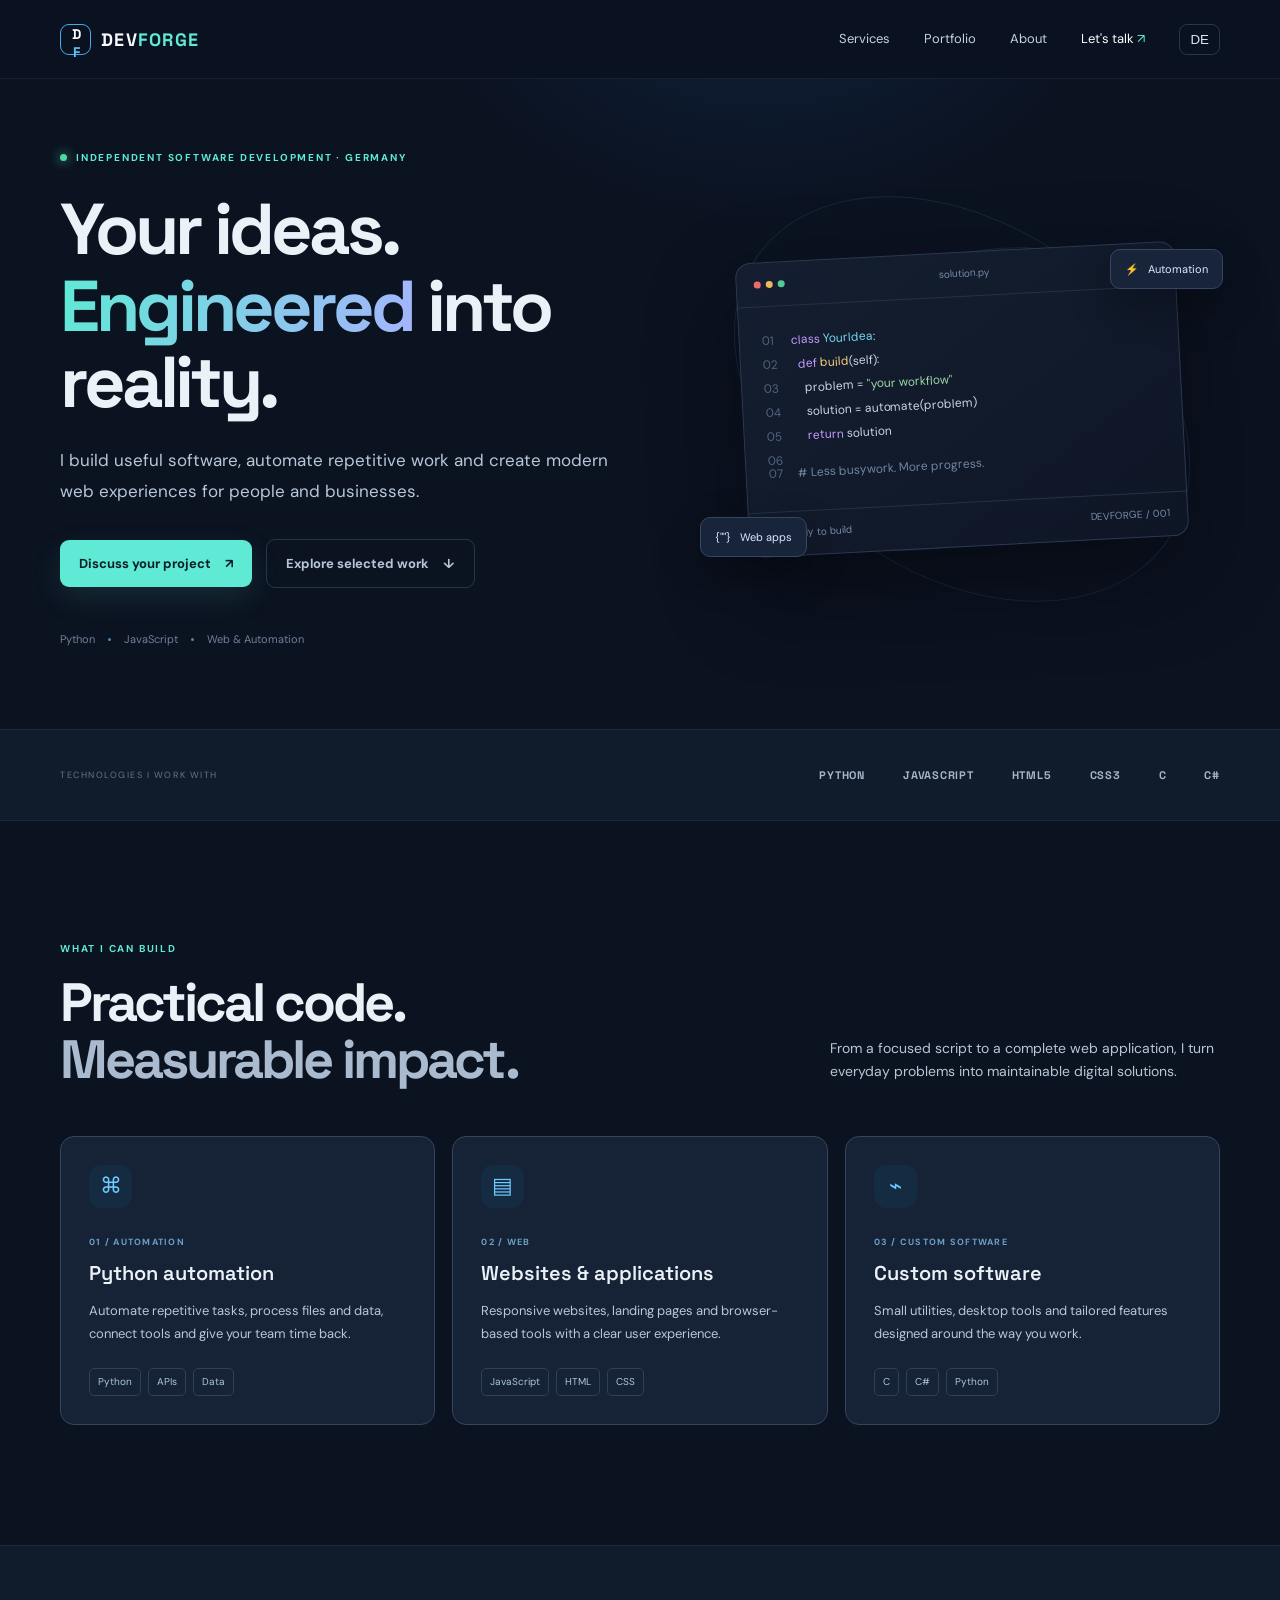
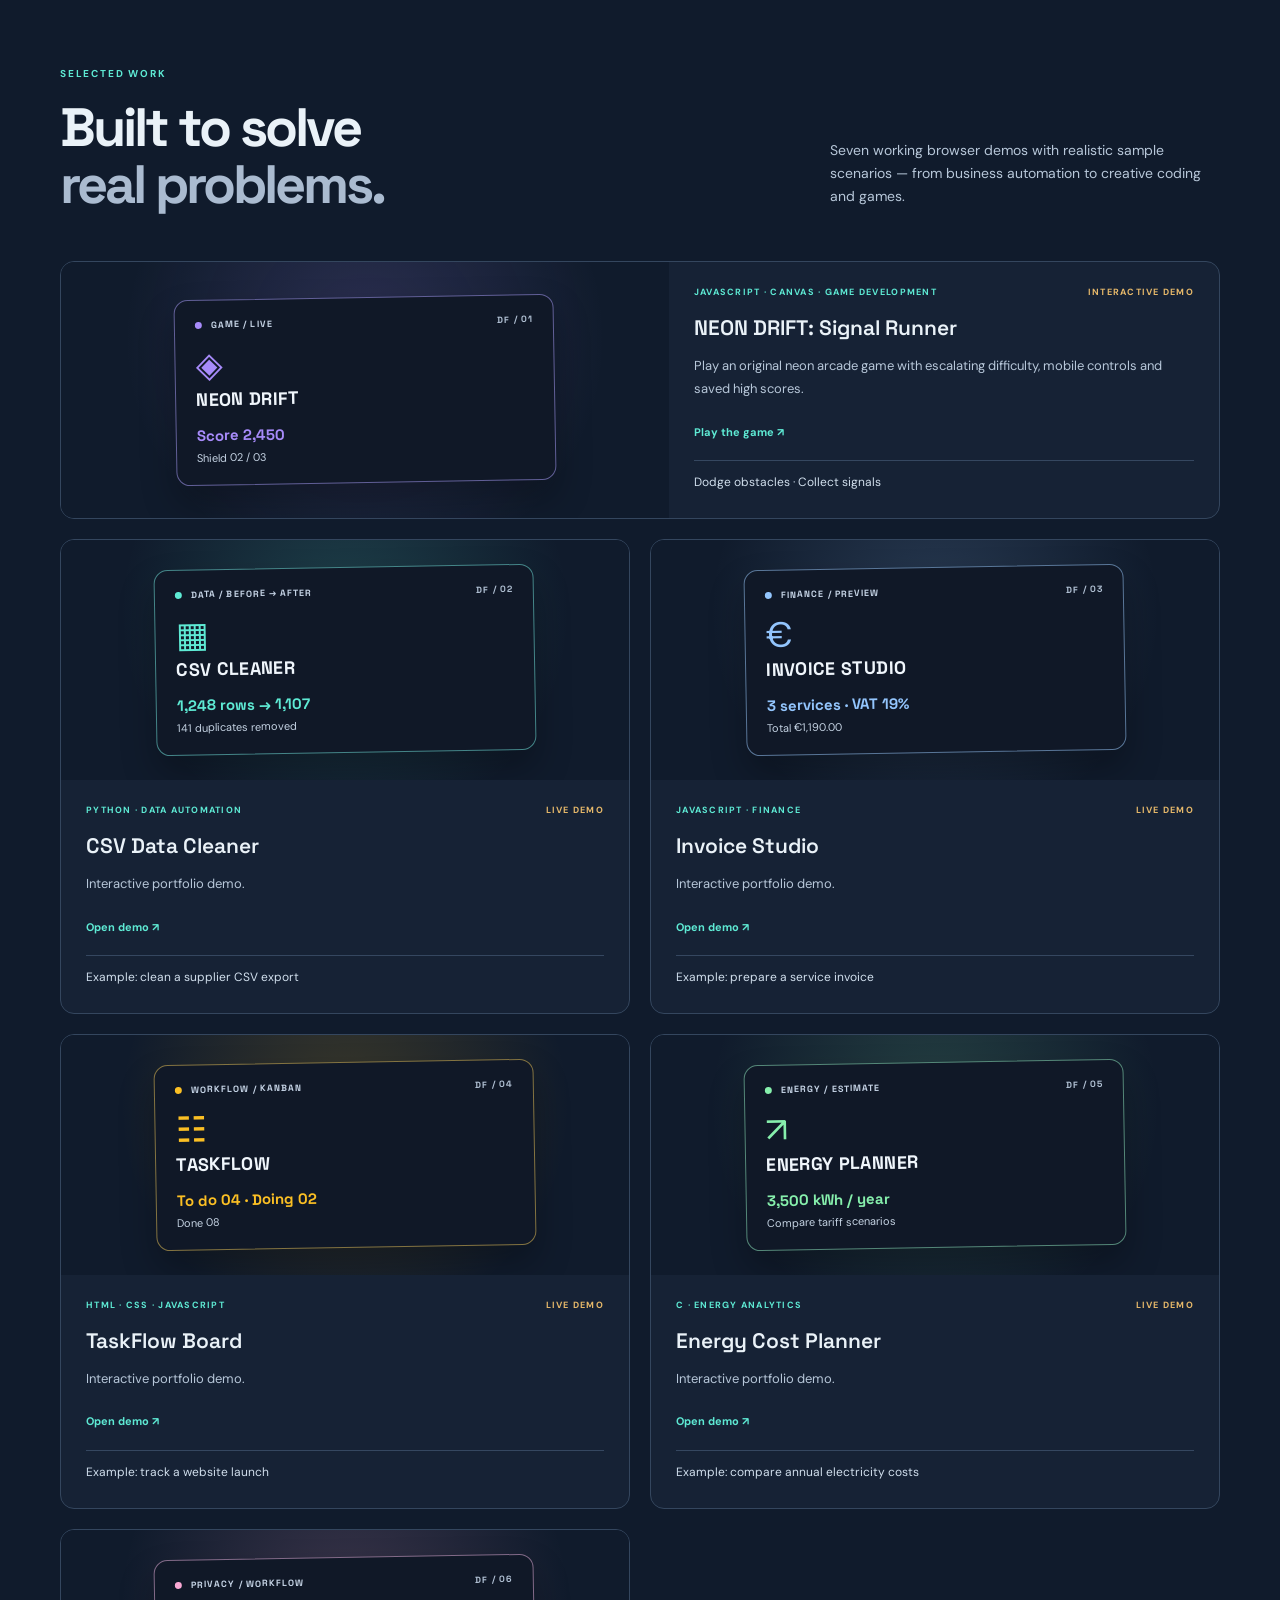
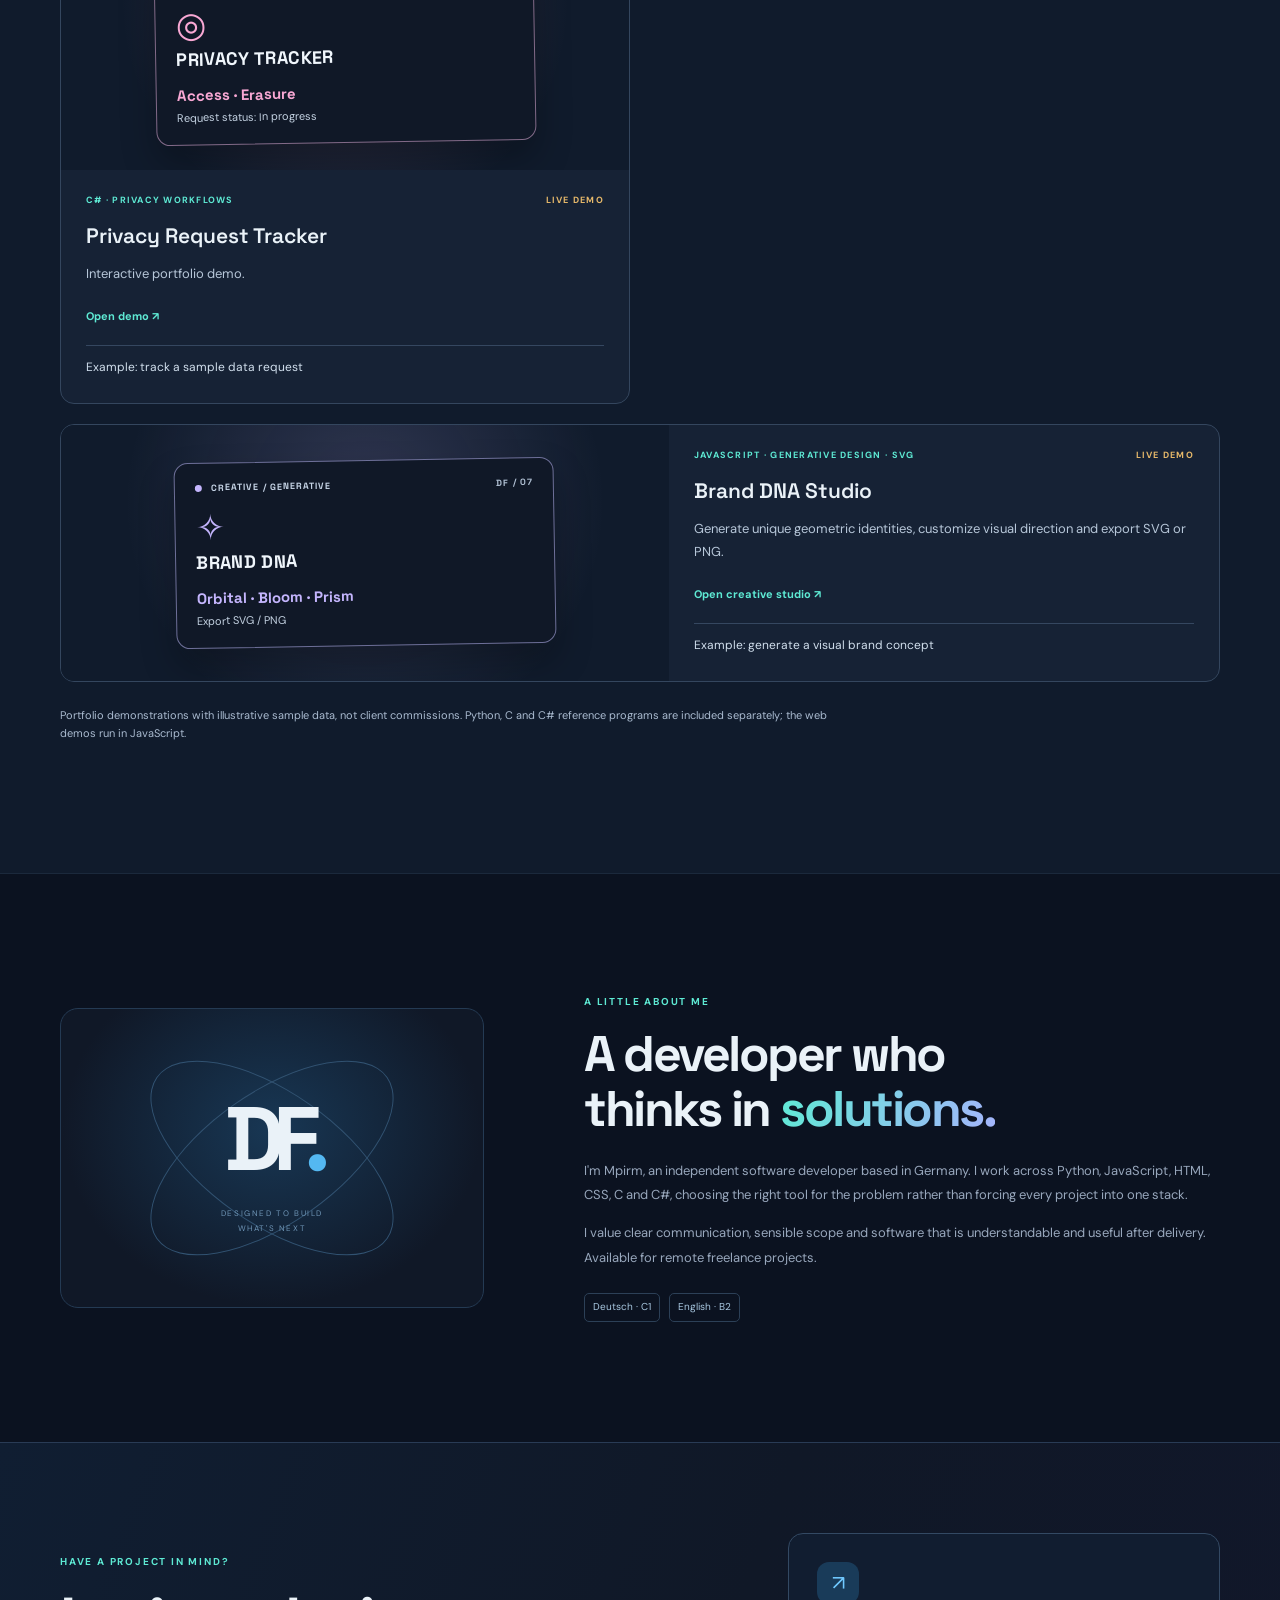
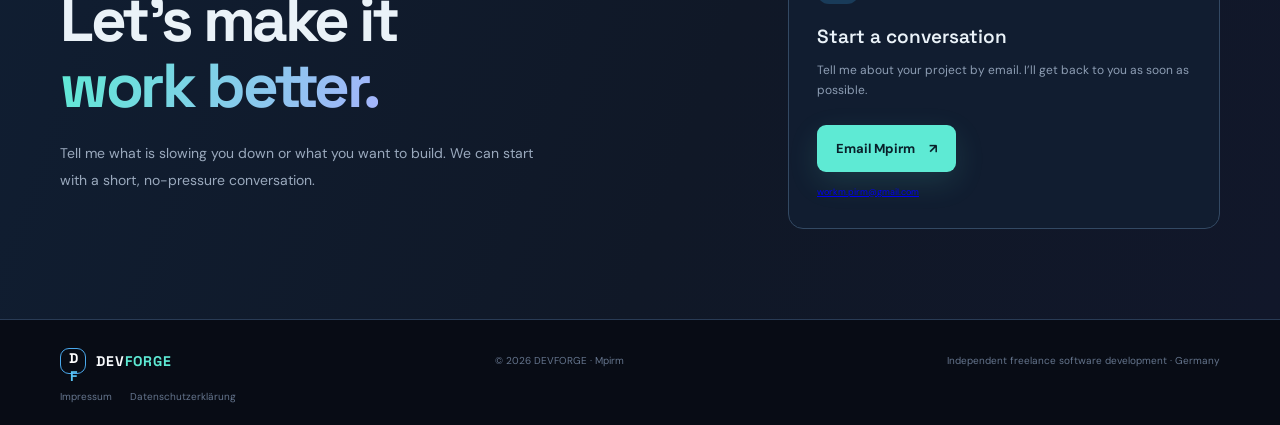
==== commit ea2c91fd: "Add files via upload" ====
--- a/index.html
+++ b/index.html
@@ -75,16 +75,16 @@
 
     <section class="section work-section" id="work">
       <div class="container">
-        <div class="section-heading"><div><div class="eyebrow" data-i18n="work_eyebrow">SELECTED WORK</div><h2 data-i18n="work_title">Built to solve<br><span class="muted">real problems.</span></h2></div><p data-i18n="work_intro">A growing collection of practical demonstrations. These initial concepts are clearly marked as demos and will be replaced or expanded with finished, verifiable projects.</p></div>
-        <div class="project-grid"><article class="project-card project-feature"><div class="project-art art-web" style="display:grid;place-items:center;background:radial-gradient(circle at 50% 60%,#00d7ff44,transparent 55%),linear-gradient(135deg,#0c1831,#26103c)"><span style="font:700 clamp(24px,4vw,42px) 'Space Grotesk',sans-serif;color:#8df7ff;text-align:center;padding:18px;letter-spacing:.08em">◈ NEON DRIFT</span></div><div class="project-info"><div class="project-meta"><span>JAVASCRIPT · CANVAS · GAME DEVELOPMENT</span><span class="demo-label" data-i18n="demo_label">INTERACTIVE DEMO</span></div><h3>NEON DRIFT: Signal Runner</h3><p data-i18n="project7_desc">Play an original neon arcade game with escalating difficulty, mobile controls and saved high scores.</p><a href="demos/neon-drift.html" class="text-link" data-i18n="project7_link">Play the game ↗</a></div></article>
-<article class="project-card"><div class="project-art art-automation" style="display:grid;place-items:center"><span style="font:700 clamp(20px,3vw,30px) 'Space Grotesk',sans-serif;color:#dceaff;text-align:center;padding:18px">CSV Data Cleaner</span></div><div class="project-info"><div class="project-meta"><span>PYTHON · DATA AUTOMATION</span><span class="demo-label" data-i18n="demo_label">LIVE DEMO</span></div><h3>CSV Data Cleaner</h3><p data-i18n="project1_desc">Interactive portfolio demo.</p><a href="demos/data-cleaner.html" class="text-link" data-i18n="github_soon">Open demo ↗</a></div></article>
-<article class="project-card"><div class="project-art art-invoice" style="display:grid;place-items:center"><span style="font:700 clamp(20px,3vw,30px) 'Space Grotesk',sans-serif;color:#dceaff;text-align:center;padding:18px">Invoice Studio</span></div><div class="project-info"><div class="project-meta"><span>JAVASCRIPT · FINANCE</span><span class="demo-label" data-i18n="demo_label">LIVE DEMO</span></div><h3>Invoice Studio</h3><p data-i18n="project2_desc">Interactive portfolio demo.</p><a href="demos/invoice-studio.html" class="text-link" data-i18n="project_details">Open demo ↗</a></div></article>
-<article class="project-card"><div class="project-art art-web" style="display:grid;place-items:center"><span style="font:700 clamp(20px,3vw,30px) 'Space Grotesk',sans-serif;color:#dceaff;text-align:center;padding:18px">TaskFlow Board</span></div><div class="project-info"><div class="project-meta"><span>HTML · CSS · JAVASCRIPT</span><span class="demo-label" data-i18n="demo_label">LIVE DEMO</span></div><h3>TaskFlow Board</h3><p data-i18n="project3_desc">Interactive portfolio demo.</p><a href="demos/task-board.html" class="text-link" data-i18n="project3_link">Open demo ↗</a></div></article>
-<article class="project-card"><div class="project-art art-automation" style="display:grid;place-items:center"><span style="font:700 clamp(20px,3vw,30px) 'Space Grotesk',sans-serif;color:#dceaff;text-align:center;padding:18px">Energy Cost Planner</span></div><div class="project-info"><div class="project-meta"><span>C · ENERGY ANALYTICS</span><span class="demo-label" data-i18n="demo_label">LIVE DEMO</span></div><h3>Energy Cost Planner</h3><p data-i18n="project4_desc">Interactive portfolio demo.</p><a href="demos/energy-planner.html" class="text-link" data-i18n="project4_link">Open demo ↗</a></div></article>
-<article class="project-card"><div class="project-art art-web" style="display:grid;place-items:center"><span style="font:700 clamp(20px,3vw,30px) 'Space Grotesk',sans-serif;color:#dceaff;text-align:center;padding:18px">Privacy Request Tracker</span></div><div class="project-info"><div class="project-meta"><span>C# · PRIVACY WORKFLOWS</span><span class="demo-label" data-i18n="demo_label">LIVE DEMO</span></div><h3>Privacy Request Tracker</h3><p data-i18n="project5_desc">Interactive portfolio demo.</p><a href="demos/privacy-requests.html" class="text-link" data-i18n="project5_link">Open demo ↗</a></div></article>
-<article class="project-card project-feature"><div class="project-art art-web" style="display:grid;place-items:center;background:radial-gradient(circle at 35% 40%,#8b5cf655,transparent 50%),#15172f"><span style="font:700 clamp(20px,3vw,32px) 'Space Grotesk',sans-serif;color:#e8dfff;text-align:center;padding:18px">✦ Brand DNA Studio</span></div><div class="project-info"><div class="project-meta"><span>JAVASCRIPT · GENERATIVE DESIGN · SVG</span><span class="demo-label" data-i18n="demo_label">LIVE DEMO</span></div><h3>Brand DNA Studio</h3><p data-i18n="project6_desc">Generate unique geometric identities, customize visual direction and export SVG or PNG.</p><a href="demos/brand-dna-studio.html" class="text-link" data-i18n="project6_link">Open creative studio ↗</a></div></article>
+        <div class="section-heading"><div><div class="eyebrow" data-i18n="work_eyebrow">SELECTED WORK</div><h2 data-i18n="work_title">Built to solve<br><span class="muted">real problems.</span></h2></div><p data-i18n="work_intro">Seven working browser demos with realistic sample scenarios — from business automation to creative coding and games.</p></div>
+        <div class="project-grid"><article class="project-card project-feature"><div class="project-art case-art" style="--case-accent:#a78bfa"><div class="case-preview"><div class="case-top"><span class="case-dot"></span><span>GAME / LIVE</span><span class="case-id">DF / 01</span></div><div class="case-symbol">◈</div><div class="case-title">NEON DRIFT</div><div class="case-stat">Score 2,450</div><div class="case-sub">Shield 02 / 03</div></div></div><div class="project-info"><div class="project-meta"><span>JAVASCRIPT · CANVAS · GAME DEVELOPMENT</span><span class="demo-label" data-i18n="demo_label">INTERACTIVE DEMO</span></div><h3>NEON DRIFT: Signal Runner</h3><p data-i18n="project7_desc">Play an original neon arcade game with escalating difficulty, mobile controls and saved high scores.</p><a href="neon-drift.html" class="text-link" data-i18n="project7_link">Play the game ↗</a><div class="case-example" data-i18n="example_01">Dodge obstacles · Collect signals</div></div></article>
+<article class="project-card"><div class="project-art case-art" style="--case-accent:#5eead4"><div class="case-preview"><div class="case-top"><span class="case-dot"></span><span>DATA / BEFORE → AFTER</span><span class="case-id">DF / 02</span></div><div class="case-symbol">▦</div><div class="case-title">CSV CLEANER</div><div class="case-stat">1,248 rows → 1,107</div><div class="case-sub">141 duplicates removed</div></div></div><div class="project-info"><div class="project-meta"><span>PYTHON · DATA AUTOMATION</span><span class="demo-label" data-i18n="demo_label">LIVE DEMO</span></div><h3>CSV Data Cleaner</h3><p data-i18n="project1_desc">Interactive portfolio demo.</p><a href="data-cleaner.html" class="text-link" data-i18n="github_soon">Open demo ↗</a><div class="case-example" data-i18n="example_02">Example: clean a supplier CSV export</div></div></article>
+<article class="project-card"><div class="project-art case-art" style="--case-accent:#93c5fd"><div class="case-preview"><div class="case-top"><span class="case-dot"></span><span>FINANCE / PREVIEW</span><span class="case-id">DF / 03</span></div><div class="case-symbol">€</div><div class="case-title">INVOICE STUDIO</div><div class="case-stat">3 services · VAT 19%</div><div class="case-sub">Total €1,190.00</div></div></div><div class="project-info"><div class="project-meta"><span>JAVASCRIPT · FINANCE</span><span class="demo-label" data-i18n="demo_label">LIVE DEMO</span></div><h3>Invoice Studio</h3><p data-i18n="project2_desc">Interactive portfolio demo.</p><a href="invoice-studio.html" class="text-link" data-i18n="project_details">Open demo ↗</a><div class="case-example" data-i18n="example_03">Example: prepare a service invoice</div></div></article>
+<article class="project-card"><div class="project-art case-art" style="--case-accent:#fbbf24"><div class="case-preview"><div class="case-top"><span class="case-dot"></span><span>WORKFLOW / KANBAN</span><span class="case-id">DF / 04</span></div><div class="case-symbol">☷</div><div class="case-title">TASKFLOW</div><div class="case-stat">To do 04 · Doing 02</div><div class="case-sub">Done 08</div></div></div><div class="project-info"><div class="project-meta"><span>HTML · CSS · JAVASCRIPT</span><span class="demo-label" data-i18n="demo_label">LIVE DEMO</span></div><h3>TaskFlow Board</h3><p data-i18n="project3_desc">Interactive portfolio demo.</p><a href="task-board.html" class="text-link" data-i18n="project3_link">Open demo ↗</a><div class="case-example" data-i18n="example_04">Example: track a website launch</div></div></article>
+<article class="project-card"><div class="project-art case-art" style="--case-accent:#86efac"><div class="case-preview"><div class="case-top"><span class="case-dot"></span><span>ENERGY / ESTIMATE</span><span class="case-id">DF / 05</span></div><div class="case-symbol">↗</div><div class="case-title">ENERGY PLANNER</div><div class="case-stat">3,500 kWh / year</div><div class="case-sub">Compare tariff scenarios</div></div></div><div class="project-info"><div class="project-meta"><span>C · ENERGY ANALYTICS</span><span class="demo-label" data-i18n="demo_label">LIVE DEMO</span></div><h3>Energy Cost Planner</h3><p data-i18n="project4_desc">Interactive portfolio demo.</p><a href="energy-planner.html" class="text-link" data-i18n="project4_link">Open demo ↗</a><div class="case-example" data-i18n="example_05">Example: compare annual electricity costs</div></div></article>
+<article class="project-card"><div class="project-art case-art" style="--case-accent:#f9a8d4"><div class="case-preview"><div class="case-top"><span class="case-dot"></span><span>PRIVACY / WORKFLOW</span><span class="case-id">DF / 06</span></div><div class="case-symbol">◎</div><div class="case-title">PRIVACY TRACKER</div><div class="case-stat">Access · Erasure</div><div class="case-sub">Request status: In progress</div></div></div><div class="project-info"><div class="project-meta"><span>C# · PRIVACY WORKFLOWS</span><span class="demo-label" data-i18n="demo_label">LIVE DEMO</span></div><h3>Privacy Request Tracker</h3><p data-i18n="project5_desc">Interactive portfolio demo.</p><a href="privacy-requests.html" class="text-link" data-i18n="project5_link">Open demo ↗</a><div class="case-example" data-i18n="example_06">Example: track a sample data request</div></div></article>
+<article class="project-card project-feature"><div class="project-art case-art" style="--case-accent:#c4b5fd"><div class="case-preview"><div class="case-top"><span class="case-dot"></span><span>CREATIVE / GENERATIVE</span><span class="case-id">DF / 07</span></div><div class="case-symbol">✧</div><div class="case-title">BRAND DNA</div><div class="case-stat">Orbital · Bloom · Prism</div><div class="case-sub">Export SVG / PNG</div></div></div><div class="project-info"><div class="project-meta"><span>JAVASCRIPT · GENERATIVE DESIGN · SVG</span><span class="demo-label" data-i18n="demo_label">LIVE DEMO</span></div><h3>Brand DNA Studio</h3><p data-i18n="project6_desc">Generate unique geometric identities, customize visual direction and export SVG or PNG.</p><a href="brand-dna-studio.html" class="text-link" data-i18n="project6_link">Open creative studio ↗</a><div class="case-example" data-i18n="example_07">Example: generate a visual brand concept</div></div></article>
         </div>
-        <p class="portfolio-note" data-i18n="portfolio_note">Transparency note: the concepts above are portfolio demonstrations, not claimed client commissions. Live repositories and working demos will be linked after publication and testing.</p>
+        <p class="portfolio-note" data-i18n="portfolio_note">Portfolio demonstrations with illustrative sample data, not client commissions. Python, C and C# reference programs are included separately; the web demos run in JavaScript.</p>
       </div>
     </section>
 
--- a/styles.css
+++ b/styles.css
@@ -1,3 +1,20 @@
 *{box-sizing:border-box}html{scroll-behavior:smooth;scroll-padding-top:90px}body{margin:0;background:#090d18;color:#eef2ff;font-family:"DM Sans",sans-serif;line-height:1.65;overflow-x:hidden}.container{width:min(1160px,calc(100% - 48px));margin:auto}.top-glow{position:absolute;top:-360px;left:30%;width:760px;height:600px;background:radial-gradient(ellipse,rgba(36,105,190,.19),transparent 68%);pointer-events:none}.nav-wrap{position:sticky;top:0;z-index:20;background:rgba(9,13,24,.82);backdrop-filter:blur(18px);border-bottom:1px solid rgba(148,163,184,.1)}.nav{height:78px;display:flex;align-items:center;justify-content:space-between}.brand{display:flex;align-items:center;gap:10px;color:#f8fafc;text-decoration:none;font:700 18px "Space Grotesk",sans-serif;letter-spacing:.07em}.accent{color:#5bb7f5}.brand-mark{width:31px;height:31px;border:1px solid #4aa9ed;border-radius:9px;display:grid;place-items:center;font-size:14px;color:#fff;letter-spacing:-.1em}.brand-mark span{color:#59c4f5}.nav-links{display:flex;align-items:center;gap:34px}.nav-links a{font-size:13px;color:#aab5c9;text-decoration:none;transition:.2s}.nav-links a:hover,.text-link:hover{color:#69c8ff}.nav-links .nav-cta{color:#fff}.nav-cta span{color:#63c4ff}.lang-toggle,.menu-toggle{background:transparent;border:1px solid #29364c;color:#d9e5f5;border-radius:8px;padding:7px 10px;cursor:pointer}.menu-toggle{display:none}.hero{min-height:650px;display:grid;grid-template-columns:1.08fr .92fr;align-items:center;gap:40px;padding-top:70px;padding-bottom:80px}.eyebrow{font-size:10px;letter-spacing:.18em;color:#69bff5;font-weight:700}.status-dot{display:inline-block;width:7px;height:7px;border-radius:50%;background:#50d6a0;box-shadow:0 0 12px #50d6a0;margin-right:9px}.hero h1,.section h2,.contact-inner h2{font:700 clamp(44px,6vw,72px)/1.06 "Space Grotesk",sans-serif;letter-spacing:-.055em;margin:25px 0}.gradient-text{background:linear-gradient(100deg,#74d3ff,#728bff 70%,#b29aff);-webkit-background-clip:text;background-clip:text;color:transparent}.hero-lead{font-size:17px;color:#aab6cb;max-width:570px;line-height:1.8}.hero-actions{display:flex;gap:14px;align-items:center;margin-top:32px;flex-wrap:wrap}.button{display:inline-flex;align-items:center;gap:14px;padding:13px 19px;border-radius:9px;text-decoration:none;font-size:13px;font-weight:700;transition:.2s}.button-primary{background:linear-gradient(110deg,#238ed4,#4b78e8);color:#fff;box-shadow:0 10px 32px rgba(44,129,220,.2)}.button-primary:hover{transform:translateY(-2px);box-shadow:0 14px 36px rgba(44,129,220,.32)}.button-quiet{color:#b7c5d9;border:1px solid #27354b}.hero-meta{display:flex;gap:13px;align-items:center;color:#71819a;font-size:11px;margin-top:42px}.hero-meta i{width:3px;height:3px;border-radius:50%;background:#4c86b7}.hero-visual{min-height:430px;display:grid;place-items:center;position:relative}.orbit{position:absolute;border:1px solid rgba(76,160,225,.15);border-radius:50%;transform:rotate(-22deg)}.orbit-one{width:420px;height:280px}.orbit-two{width:500px;height:350px;transform:rotate(35deg)}.code-card{position:relative;width:min(100%,440px);background:linear-gradient(145deg,#151e30,#0e1626);border:1px solid #2a3a52;border-radius:15px;box-shadow:0 35px 90px rgba(0,0,0,.38);overflow:hidden;transform:rotate(-3deg)}.code-top,.code-bottom{height:44px;padding:0 17px;display:flex;align-items:center;justify-content:space-between;color:#788ba8;font-size:10px;border-bottom:1px solid #243149}.dots{display:flex;gap:5px}.dots b,.browser-top i,.mini-head i{width:7px;height:7px;border-radius:50%;background:#ed6a68}.dots b:nth-child(2),.browser-top i:nth-child(2),.mini-head i:nth-child(2){background:#eab75c}.dots b:nth-child(3),.browser-top i:nth-child(3),.mini-head i:nth-child(3){background:#54c997}.code-lock{font-size:13px}.code-lines{padding:22px 22px 26px;font:12px/2 "DM Sans",sans-serif;color:#cbd5e1}.code-lines p{margin:0}.code-lines em{font-style:normal;color:#52647e;display:inline-block;width:26px}.purple{color:#c49bff}.cyan{color:#71d8ef}.yellow{color:#f6d17b}.green{color:#9bd9a5}.comment{color:#7086a1}.code-spacer{height:13px}.code-bottom{border-top:1px solid #243149;border-bottom:0}.code-bottom .status-dot{margin:0 7px 0 0}.float-chip{position:absolute;background:#17243a;border:1px solid #334761;color:#dbeafe;padding:10px 14px;border-radius:10px;box-shadow:0 15px 40px #0005;font-size:11px}.float-chip span{margin-left:6px}.chip-one{top:65px;right:-3px}.chip-two{bottom:57px;left:-5px}.trust-strip{border-top:1px solid #1c293b;border-bottom:1px solid #1c293b;background:#0c1220}.trust-inner{min-height:90px;display:flex;align-items:center;justify-content:space-between;gap:30px}.trust-inner>span{font-size:9px;letter-spacing:.17em;color:#65758e}.tech-list{display:flex;gap:clamp(14px,3vw,38px);flex-wrap:wrap;color:#a7b5c9;font:600 11px "Space Grotesk",sans-serif;letter-spacing:.07em}.section{padding-top:120px;padding-bottom:120px}.section-heading{display:flex;align-items:end;justify-content:space-between;gap:50px;margin-bottom:48px}.section h2,.contact-inner h2{font-size:clamp(38px,5vw,54px);margin:16px 0 0}.muted{color:#73829a}.section-heading>p{max-width:390px;color:#8f9db3;font-size:14px;margin:0 0 5px}.service-grid{display:grid;grid-template-columns:repeat(3,1fr);gap:17px}.service-card{background:linear-gradient(145deg,#121b2b,#0e1523);border:1px solid #25334a;border-radius:14px;padding:28px;min-height:285px;transition:.25s}.service-card:hover,.project-card:hover{transform:translateY(-5px);border-color:#42668c}.service-icon{width:43px;height:43px;border-radius:12px;display:grid;place-items:center;background:#142b42;color:#70c9ff;font-size:22px;margin-bottom:27px}.card-number,.project-meta{font-size:9px;letter-spacing:.14em;color:#6c9fc7;font-weight:700}.service-card h3,.project-info h3{font:600 20px "Space Grotesk",sans-serif;margin:10px 0}.service-card p,.project-info p{color:#91a0b5;font-size:13px;line-height:1.8}.tags{display:flex;gap:7px;flex-wrap:wrap;margin-top:22px}.tags span,.language-pills span{font-size:10px;color:#a9c8e1;border:1px solid #2c4057;border-radius:5px;padding:5px 8px}.work-section{background:#0c1220;border-top:1px solid #1b293c;border-bottom:1px solid #1b293c}.project-grid{display:grid;grid-template-columns:repeat(2,1fr);gap:20px}.project-card{border:1px solid #26354b;background:#101929;border-radius:14px;overflow:hidden;transition:.25s}.project-feature{grid-column:span 2;display:grid;grid-template-columns:1.05fr .95fr}.project-art{min-height:210px;display:grid;place-items:center;overflow:hidden;position:relative}.art-automation{background:radial-gradient(ellipse at 50% 50%,#173b5a,#101d32 65%)}.mini-window{width:80%;background:#101a2a;border:1px solid #38516c;border-radius:10px;padding:0 15px 15px;box-shadow:0 20px 40px #0005}.mini-head{height:34px;border-bottom:1px solid #2b3a50;display:flex;align-items:center;gap:5px;color:#7e91aa;font-size:9px}.mini-head span{margin-left:8px}.flow-row{display:flex;align-items:center;justify-content:space-between;gap:6px;margin:28px 0 18px;color:#9db9d3;font-size:10px}.flow-row b{background:#172e45;padding:10px 8px;border-radius:5px;font-weight:500}.flow-row span{color:#4fb4ed}.progress{height:4px;background:#26374d;border-radius:5px;overflow:hidden}.progress span{display:block;width:100%;height:100%;background:#42c6a0}.mini-window small{display:block;color:#50cba0;font-size:8px;letter-spacing:.15em;margin-top:9px}.project-info{padding:23px 25px 26px}.project-feature .project-info{align-self:center}.project-meta{display:flex;justify-content:space-between;gap:10px;flex-wrap:wrap}.demo-label{color:#e7b96a}.project-info h3{font-size:21px;margin-top:14px}.project-info p{margin-bottom:17px}.text-link{font-size:11px;color:#6fc5f6;text-decoration:none;font-weight:700}.art-invoice{background:radial-gradient(ellipse,#263d5a,#141c2d 70%)}.invoice-sheet{width:145px;height:165px;background:#eaf1f8;border-radius:6px;padding:18px;color:#1a2c43;transform:rotate(5deg);box-shadow:0 20px 35px #0006}.invoice-brand{font:700 10px "Space Grotesk";color:#1e4261}.invoice-brand span{color:#389bd3}.invoice-line{height:4px;width:55%;background:#c4d2df;border-radius:4px;margin-top:10px}.invoice-line.wide{width:90%;margin-top:22px}.invoice-total{margin-top:32px;border-top:1px solid #c4d2df;padding-top:8px;display:flex;justify-content:space-between;align-items:end}.invoice-total small{font-size:7px;color:#62758b}.invoice-total b{font-size:10px}.art-web{background:radial-gradient(ellipse,#1b3d4b,#111d2d 70%)}.browser-card{width:75%;background:#e8eef4;border-radius:8px;overflow:hidden;transform:rotate(-4deg);box-shadow:0 20px 35px #0006}.browser-top{height:20px;background:#cbd6e1;display:flex;align-items:center;gap:4px;padding:0 9px}.browser-top i{width:5px;height:5px}.browser-content{padding:17px}.browser-title{height:9px;width:60%;background:#24445e;border-radius:3px}.browser-copy{height:5px;width:85%;background:#a7bacb;margin-top:9px;border-radius:3px}.browser-button{height:13px;width:45px;background:#399bd0;border-radius:3px;margin-top:13px}.browser-blocks{display:flex;gap:7px;margin-top:15px}.browser-blocks i{height:35px;flex:1;background:#c5d5e1;border-radius:3px}.portfolio-note{font-size:11px;color:#73839b;margin-top:24px;max-width:800px}.about-section{display:grid;grid-template-columns:.8fr 1.2fr;gap:100px;align-items:center}.about-mark{height:300px;border:1px solid #243a53;border-radius:18px;background:radial-gradient(ellipse at 50% 40%,#183754,#101827 70%);display:flex;flex-direction:column;align-items:center;justify-content:center;position:relative;overflow:hidden}.about-mark:before,.about-mark:after{content:"";position:absolute;width:280px;height:130px;border:1px solid #315271;border-radius:50%;transform:rotate(-35deg)}.about-mark:after{transform:rotate(35deg)}.big-mark{font:700 90px "Space Grotesk";letter-spacing:-.12em;z-index:1}.big-mark span{color:#54b8f1}.mark-caption{font-size:8px;letter-spacing:.2em;line-height:1.8;color:#6e94b5;text-align:center;margin-top:10px;z-index:1}.about-copy h2{font:700 clamp(36px,4vw,50px)/1.1 "Space Grotesk";letter-spacing:-.05em;margin:16px 0 22px}.about-copy p{font-size:13px;color:#98a7bc;line-height:1.9}.language-pills{display:flex;gap:9px;margin-top:23px}.contact-section{background:linear-gradient(110deg,#101e32,#101827 55%,#11172a);border-top:1px solid #293b55;border-bottom:1px solid #293b55}.contact-inner{padding-top:90px;padding-bottom:90px;display:grid;grid-template-columns:1.2fr .8fr;align-items:center;gap:80px}.contact-inner h2{font-size:clamp(45px,5vw,62px)}.contact-inner>div:first-child>p{max-width:490px;color:#9aa9bd;font-size:14px;line-height:1.9;margin-top:22px}.contact-box{border:1px solid #334963;background:#111d30;border-radius:15px;padding:28px;position:relative}.contact-orb{width:42px;height:42px;border-radius:12px;background:#193b59;color:#70c9ff;display:grid;place-items:center;font-size:21px}.contact-box h3{font:600 19px "Space Grotesk";margin:20px 0 6px}.contact-box p,.contact-box small{color:#8d9db3;font-size:12px}.contact-box .button{margin-top:12px}.contact-box small{display:block;margin-top:13px;font-size:9px}.footer{padding:28px 0 20px;background:#080c15}.footer-inner{display:flex;align-items:center;justify-content:space-between;gap:20px;color:#65758d;font-size:10px}.footer .brand{font-size:14px}.footer .brand-mark{width:26px;height:26px}.legal-links{display:flex;gap:18px;margin-top:15px}.legal-links a{font-size:10px;color:#65758d;text-decoration:none}.legal-links a:hover{color:#70c9ff}
 @media(max-width:850px){.hero{grid-template-columns:1fr;padding-top:65px}.hero-visual{min-height:370px}.section-heading{display:block}.section-heading>p{margin-top:20px}.about-section{gap:45px}.contact-inner{gap:35px}.trust-inner{align-items:flex-start;flex-direction:column;justify-content:center;padding-top:20px;padding-bottom:20px}.project-feature{grid-template-columns:1fr}.project-feature .project-art{min-height:190px}}
 @media(max-width:650px){.container{width:min(100% - 34px,1160px)}.nav{height:68px}.menu-toggle{display:block}.nav-links{display:none;position:absolute;top:68px;left:0;right:0;padding:20px 24px 24px;background:#0c1321;border-bottom:1px solid #26354b;flex-direction:column;align-items:flex-start;gap:18px}.nav-links.open{display:flex}.hero{padding-top:55px;gap:10px}.hero h1{font-size:49px}.hero-lead{font-size:15px}.hero-visual{min-height:330px}.code-card{width:95%}.orbit-one{width:300px;height:220px}.orbit-two{width:350px;height:260px}.chip-one{right:0;top:25px}.chip-two{left:0;bottom:25px}.tech-list{gap:14px}.section{padding-top:82px;padding-bottom:82px}.service-grid,.project-grid{grid-template-columns:1fr}.project-feature{grid-column:auto;display:block}.project-feature .project-art{min-height:190px}.service-card{min-height:auto}.about-section{grid-template-columns:1fr;gap:35px}.about-mark{height:230px}.contact-inner{grid-template-columns:1fr;padding-top:75px;padding-bottom:75px}.footer-inner{align-items:flex-start;flex-direction:column}.footer-inner>span:last-child{max-width:260px}.section h2{font-size:42px}}
+
+/* DEVFORGE 2026: accessible midnight-teal visual system */
+:root{--df-bg:#0b1220;--df-card:#162235;--df-ink:#eaf2f8;--df-muted:#b7c7d9;--df-teal:#5eead4;--df-lavender:#a5b4fc}
+body{background:var(--df-bg);color:var(--df-ink)}
+.nav-wrap{background:rgba(11,18,32,.94)}.work-section,.trust-strip{background:#101b2c}
+.project-card,.service-card{background:var(--df-card);border-color:#34465e}
+.project-info p,.service-card p,.section-heading>p,.hero-lead{color:var(--df-muted)}
+.project-meta,.eyebrow,.text-link,.accent,.nav-cta span{color:var(--df-teal)}
+.muted,.portfolio-note{color:#aabbd0}.nav-links a{color:#c4d3e4}
+.button-primary{background:#5eead4;color:#09202a;box-shadow:0 10px 30px #5eead421}.button-primary:hover{background:#99f6e4;box-shadow:0 12px 36px #5eead433}
+.gradient-text{background:linear-gradient(110deg,#5eead4,#a5b4fc);background-clip:text;-webkit-background-clip:text;color:transparent}
+.case-art{padding:22px;min-height:240px;background:radial-gradient(circle at 50% 30%,color-mix(in srgb,var(--case-accent) 18%,transparent),transparent 68%),#101b2c}
+.case-preview{width:min(100%,380px);border:1px solid color-mix(in srgb,var(--case-accent) 40%,#334155);background:#101827;border-radius:14px;padding:18px 20px;box-shadow:0 18px 35px #0004;transform:rotate(-1deg)}
+.case-top{display:flex;align-items:center;gap:9px;font:700 9px 'Space Grotesk',sans-serif;letter-spacing:.12em;color:#c6d4e6}.case-dot{height:7px;width:7px;border-radius:50%;background:var(--case-accent)}.case-id{margin-left:auto;color:#b2c2d5}
+.case-symbol{font-size:35px;line-height:1.25;color:var(--case-accent);margin-top:13px}.case-title{font:700 18px 'Space Grotesk',sans-serif;color:#f0f6fc;letter-spacing:.02em}.case-stat{margin-top:15px;font:700 15px 'Space Grotesk',sans-serif;color:var(--case-accent)}.case-sub{color:#c4d2e2;font-size:11px;margin-top:4px}.case-example{border-top:1px solid #354760;margin-top:16px;padding-top:12px;color:#d1dfed;font-size:12px;line-height:1.6}
+a:focus-visible,button:focus-visible{outline:3px solid #5eead4;outline-offset:4px}
+@media(prefers-reduced-motion:reduce){*,*:before,*:after{scroll-behavior:auto!important;transition-duration:.01ms!important;animation-duration:.01ms!important}}
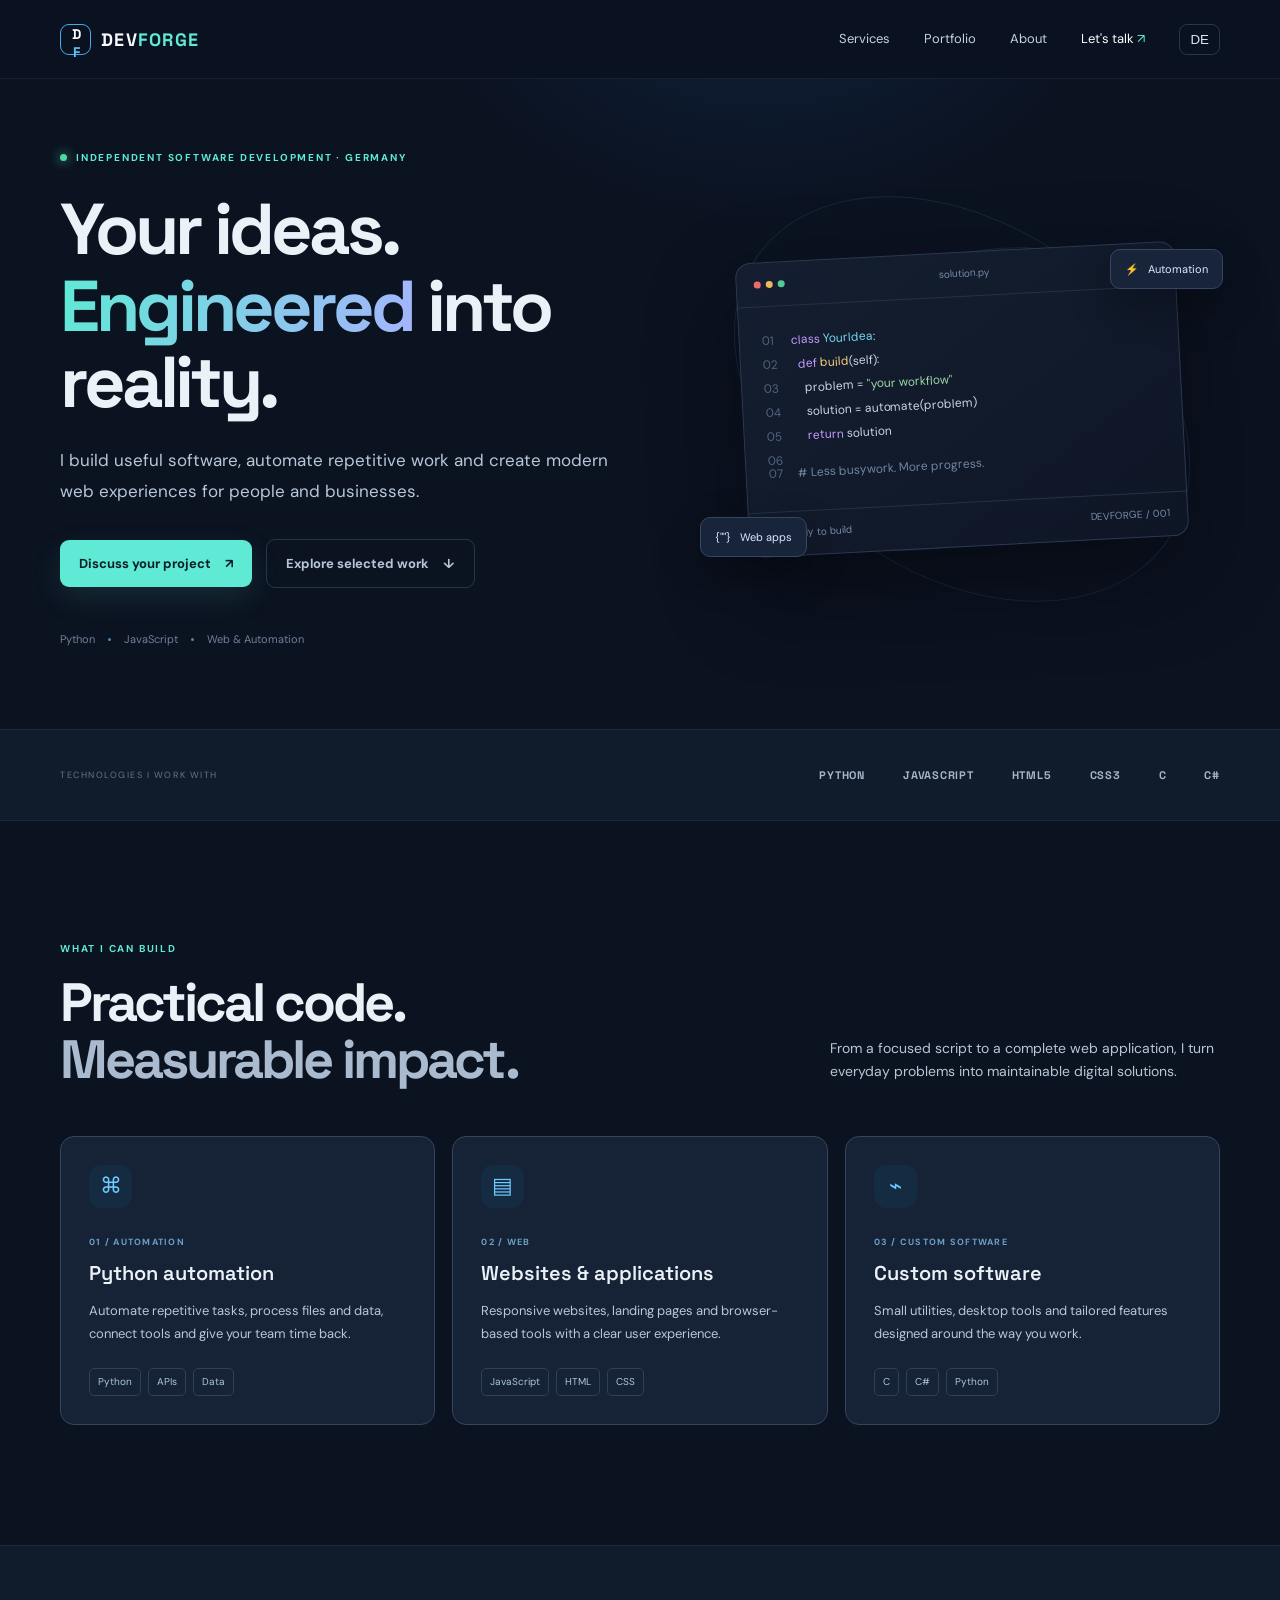
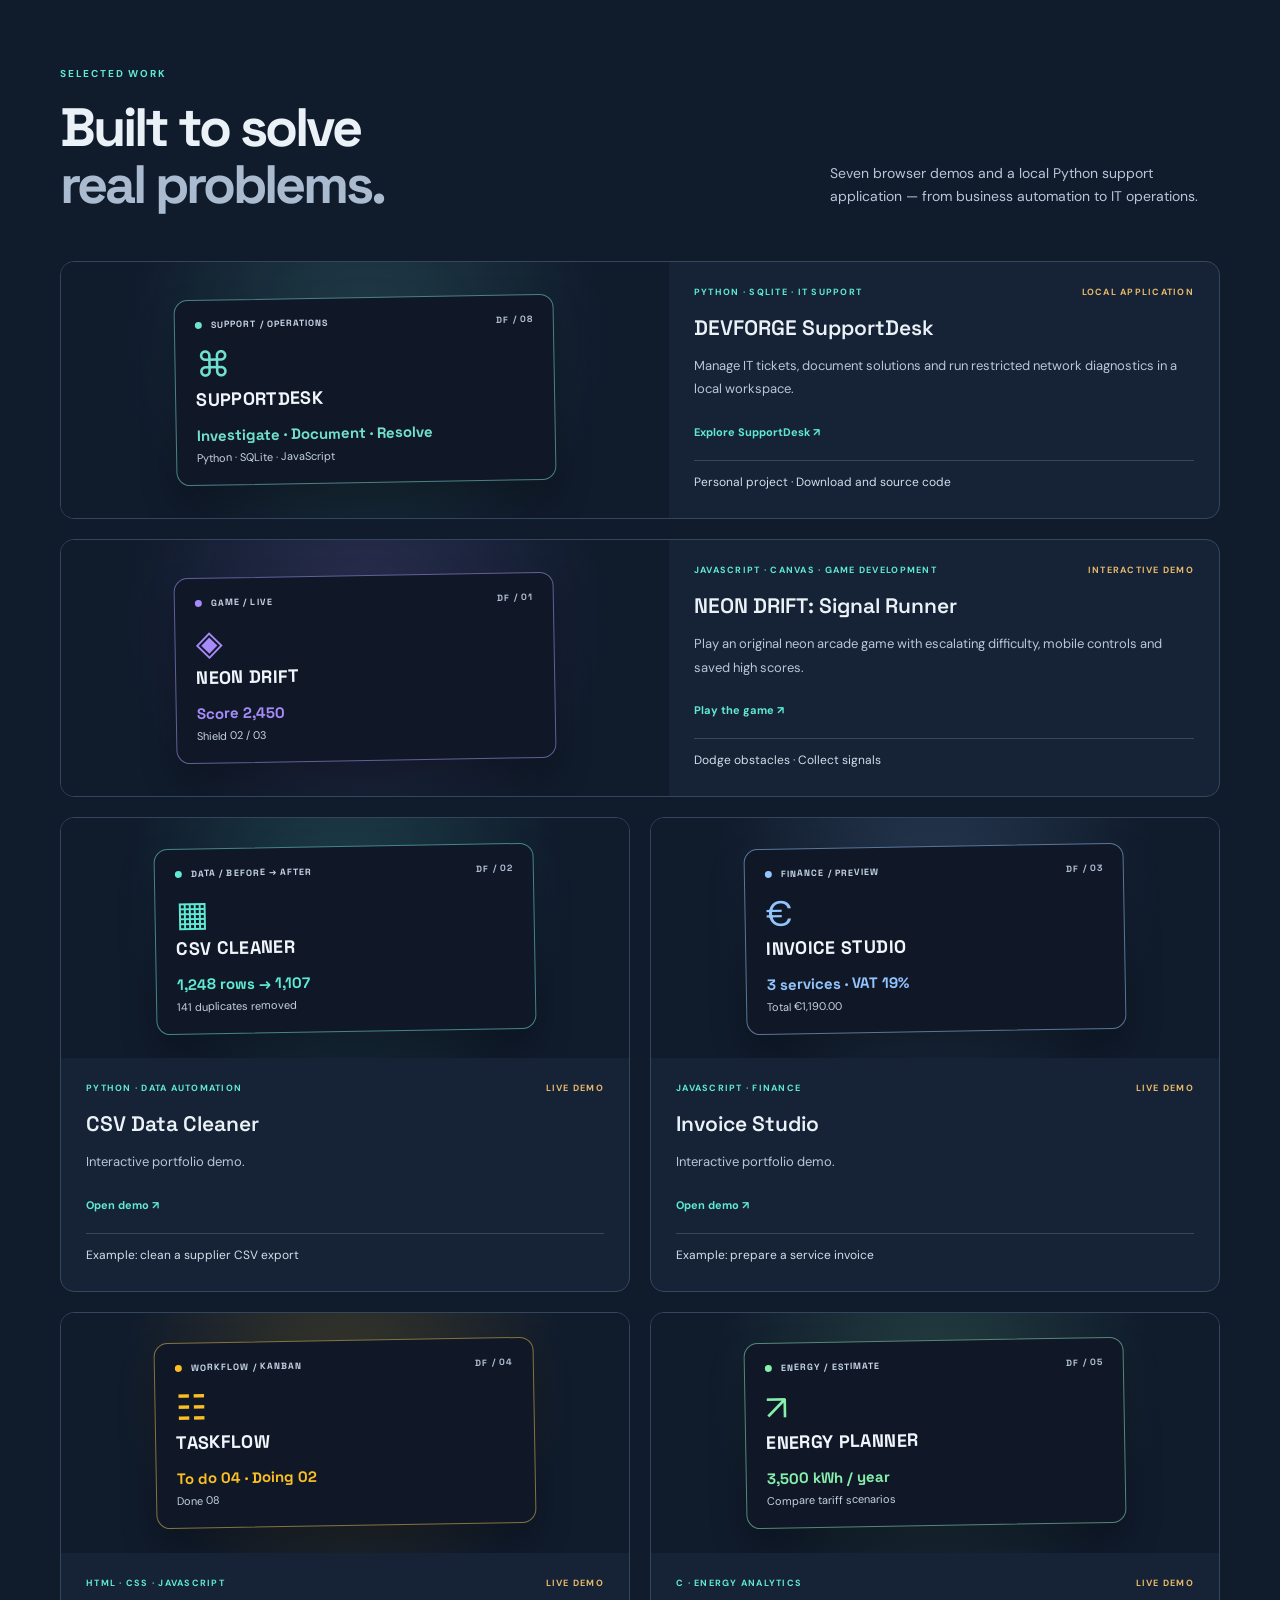
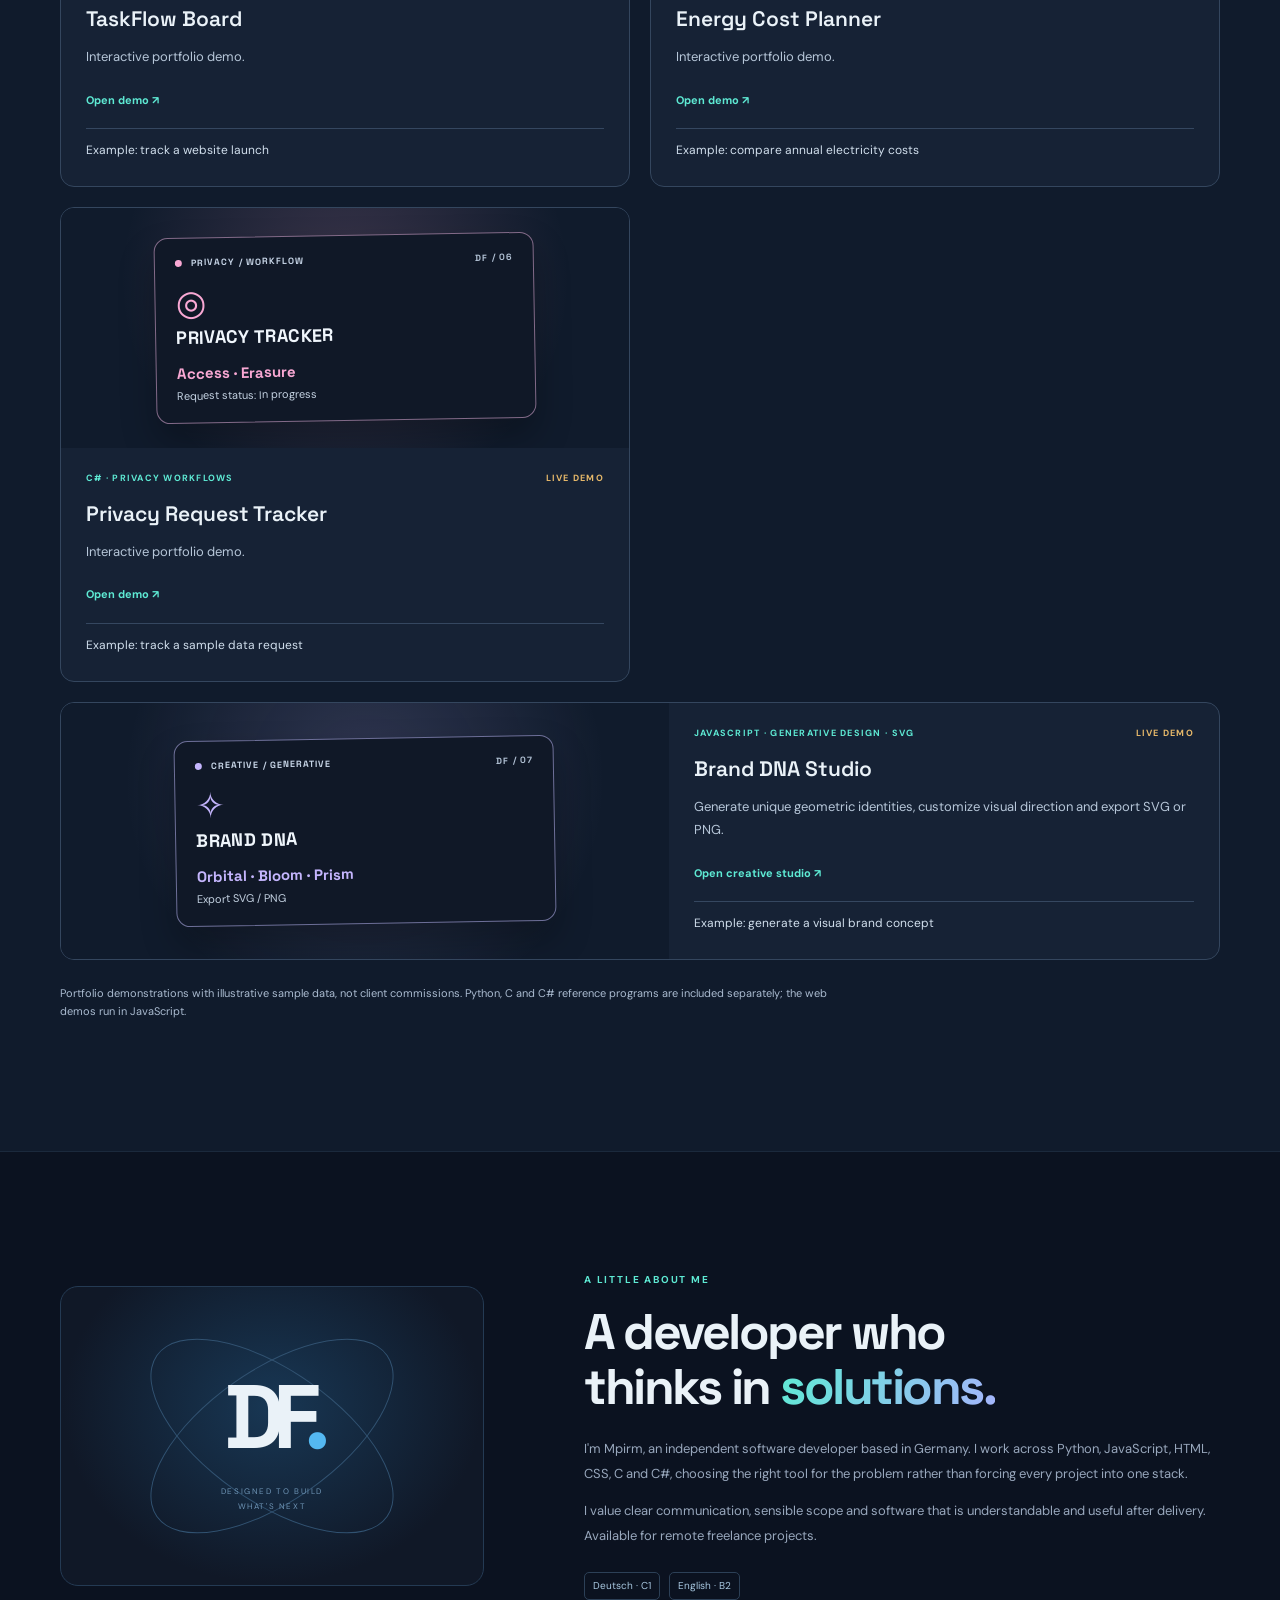
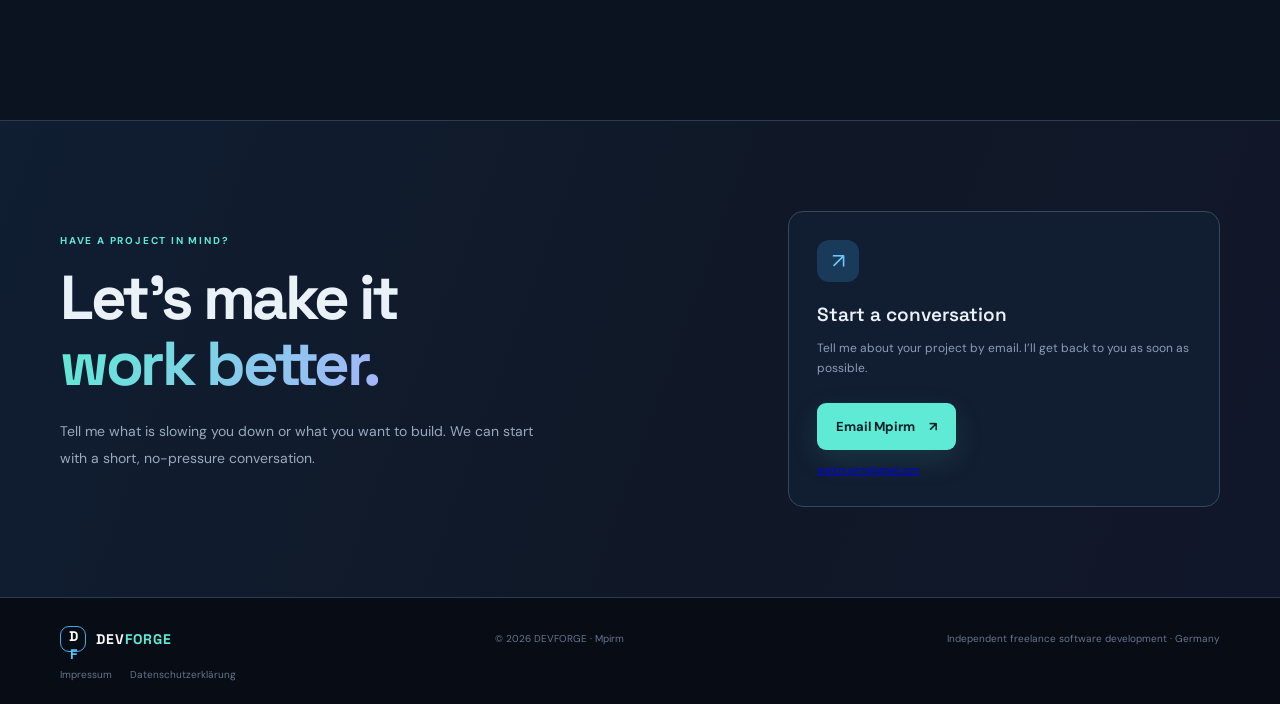
==== commit 94c1ce45: "Add SupportDesk portfolio project and downloadable Python application" ====
--- a/index.html
+++ b/index.html
@@ -6,7 +6,7 @@
   <meta name="theme-color" content="#090d18">
   <meta name="description" content="DEVFORGE by Mpirm — software development, Python automation and modern web applications for businesses in Germany and beyond.">
   <title>DEVFORGE — Software that moves your business forward</title>
-  <link rel="icon" href="assets/favicon.svg" type="image/svg+xml">
+  <link rel="icon" href="favicon.svg" type="image/svg+xml">
   <link rel="preconnect" href="https://fonts.googleapis.com">
   <link rel="preconnect" href="https://fonts.gstatic.com" crossorigin>
   <link href="https://fonts.googleapis.com/css2?family=DM+Sans:wght@400;500;600;700&family=Space+Grotesk:wght@500;600;700&display=swap" rel="stylesheet">
@@ -75,8 +75,8 @@
 
     <section class="section work-section" id="work">
       <div class="container">
-        <div class="section-heading"><div><div class="eyebrow" data-i18n="work_eyebrow">SELECTED WORK</div><h2 data-i18n="work_title">Built to solve<br><span class="muted">real problems.</span></h2></div><p data-i18n="work_intro">Seven working browser demos with realistic sample scenarios — from business automation to creative coding and games.</p></div>
-        <div class="project-grid"><article class="project-card project-feature"><div class="project-art case-art" style="--case-accent:#a78bfa"><div class="case-preview"><div class="case-top"><span class="case-dot"></span><span>GAME / LIVE</span><span class="case-id">DF / 01</span></div><div class="case-symbol">◈</div><div class="case-title">NEON DRIFT</div><div class="case-stat">Score 2,450</div><div class="case-sub">Shield 02 / 03</div></div></div><div class="project-info"><div class="project-meta"><span>JAVASCRIPT · CANVAS · GAME DEVELOPMENT</span><span class="demo-label" data-i18n="demo_label">INTERACTIVE DEMO</span></div><h3>NEON DRIFT: Signal Runner</h3><p data-i18n="project7_desc">Play an original neon arcade game with escalating difficulty, mobile controls and saved high scores.</p><a href="neon-drift.html" class="text-link" data-i18n="project7_link">Play the game ↗</a><div class="case-example" data-i18n="example_01">Dodge obstacles · Collect signals</div></div></article>
+        <div class="section-heading"><div><div class="eyebrow" data-i18n="work_eyebrow">SELECTED WORK</div><h2 data-i18n="work_title">Built to solve<br><span class="muted">real problems.</span></h2></div><p data-i18n="work_intro">Seven browser demos and a local Python support application — from business automation to IT operations.</p></div>
+        <div class="project-grid"><article class="project-card project-feature"><div class="project-art case-art" style="--case-accent:#70e1cf"><div class="case-preview"><div class="case-top"><span class="case-dot"></span><span>SUPPORT / OPERATIONS</span><span class="case-id">DF / 08</span></div><div class="case-symbol">⌘</div><div class="case-title">SUPPORTDESK</div><div class="case-stat">Investigate · Document · Resolve</div><div class="case-sub">Python · SQLite · JavaScript</div></div></div><div class="project-info"><div class="project-meta"><span>PYTHON · SQLITE · IT SUPPORT</span><span class="demo-label" data-i18n="supportdesk_label">LOCAL APPLICATION</span></div><h3>DEVFORGE SupportDesk</h3><p data-i18n="supportdesk_desc">Manage IT tickets, document solutions and run restricted network diagnostics in a local workspace.</p><a href="supportdesk.html" class="text-link" data-i18n="supportdesk_link">Explore SupportDesk ↗</a><div class="case-example" data-i18n="supportdesk_example">Personal project · Download and source code</div></div></article><article class="project-card project-feature"><div class="project-art case-art" style="--case-accent:#a78bfa"><div class="case-preview"><div class="case-top"><span class="case-dot"></span><span>GAME / LIVE</span><span class="case-id">DF / 01</span></div><div class="case-symbol">◈</div><div class="case-title">NEON DRIFT</div><div class="case-stat">Score 2,450</div><div class="case-sub">Shield 02 / 03</div></div></div><div class="project-info"><div class="project-meta"><span>JAVASCRIPT · CANVAS · GAME DEVELOPMENT</span><span class="demo-label" data-i18n="demo_label">INTERACTIVE DEMO</span></div><h3>NEON DRIFT: Signal Runner</h3><p data-i18n="project7_desc">Play an original neon arcade game with escalating difficulty, mobile controls and saved high scores.</p><a href="neon-drift.html" class="text-link" data-i18n="project7_link">Play the game ↗</a><div class="case-example" data-i18n="example_01">Dodge obstacles · Collect signals</div></div></article>
 <article class="project-card"><div class="project-art case-art" style="--case-accent:#5eead4"><div class="case-preview"><div class="case-top"><span class="case-dot"></span><span>DATA / BEFORE → AFTER</span><span class="case-id">DF / 02</span></div><div class="case-symbol">▦</div><div class="case-title">CSV CLEANER</div><div class="case-stat">1,248 rows → 1,107</div><div class="case-sub">141 duplicates removed</div></div></div><div class="project-info"><div class="project-meta"><span>PYTHON · DATA AUTOMATION</span><span class="demo-label" data-i18n="demo_label">LIVE DEMO</span></div><h3>CSV Data Cleaner</h3><p data-i18n="project1_desc">Interactive portfolio demo.</p><a href="data-cleaner.html" class="text-link" data-i18n="github_soon">Open demo ↗</a><div class="case-example" data-i18n="example_02">Example: clean a supplier CSV export</div></div></article>
 <article class="project-card"><div class="project-art case-art" style="--case-accent:#93c5fd"><div class="case-preview"><div class="case-top"><span class="case-dot"></span><span>FINANCE / PREVIEW</span><span class="case-id">DF / 03</span></div><div class="case-symbol">€</div><div class="case-title">INVOICE STUDIO</div><div class="case-stat">3 services · VAT 19%</div><div class="case-sub">Total €1,190.00</div></div></div><div class="project-info"><div class="project-meta"><span>JAVASCRIPT · FINANCE</span><span class="demo-label" data-i18n="demo_label">LIVE DEMO</span></div><h3>Invoice Studio</h3><p data-i18n="project2_desc">Interactive portfolio demo.</p><a href="invoice-studio.html" class="text-link" data-i18n="project_details">Open demo ↗</a><div class="case-example" data-i18n="example_03">Example: prepare a service invoice</div></div></article>
 <article class="project-card"><div class="project-art case-art" style="--case-accent:#fbbf24"><div class="case-preview"><div class="case-top"><span class="case-dot"></span><span>WORKFLOW / KANBAN</span><span class="case-id">DF / 04</span></div><div class="case-symbol">☷</div><div class="case-title">TASKFLOW</div><div class="case-stat">To do 04 · Doing 02</div><div class="case-sub">Done 08</div></div></div><div class="project-info"><div class="project-meta"><span>HTML · CSS · JAVASCRIPT</span><span class="demo-label" data-i18n="demo_label">LIVE DEMO</span></div><h3>TaskFlow Board</h3><p data-i18n="project3_desc">Interactive portfolio demo.</p><a href="task-board.html" class="text-link" data-i18n="project3_link">Open demo ↗</a><div class="case-example" data-i18n="example_04">Example: track a website launch</div></div></article>
@@ -98,4 +98,4 @@
   <footer class="footer"><div class="container footer-inner"><a class="brand" href="#home"><span class="brand-mark">D<span>F</span></span><span>DEV<span class="accent">FORGE</span></span></a><span>© <span id="year"></span> DEVFORGE · Mpirm</span><span data-i18n="footer_note">Independent freelance software development · Germany</span></div><div class="container legal-links"><a href="impressum.html">Impressum</a><a href="datenschutz.html">Datenschutzerklärung</a></div></footer>
   <script src="script.js"></script>
 </body>
-</html>+</html>
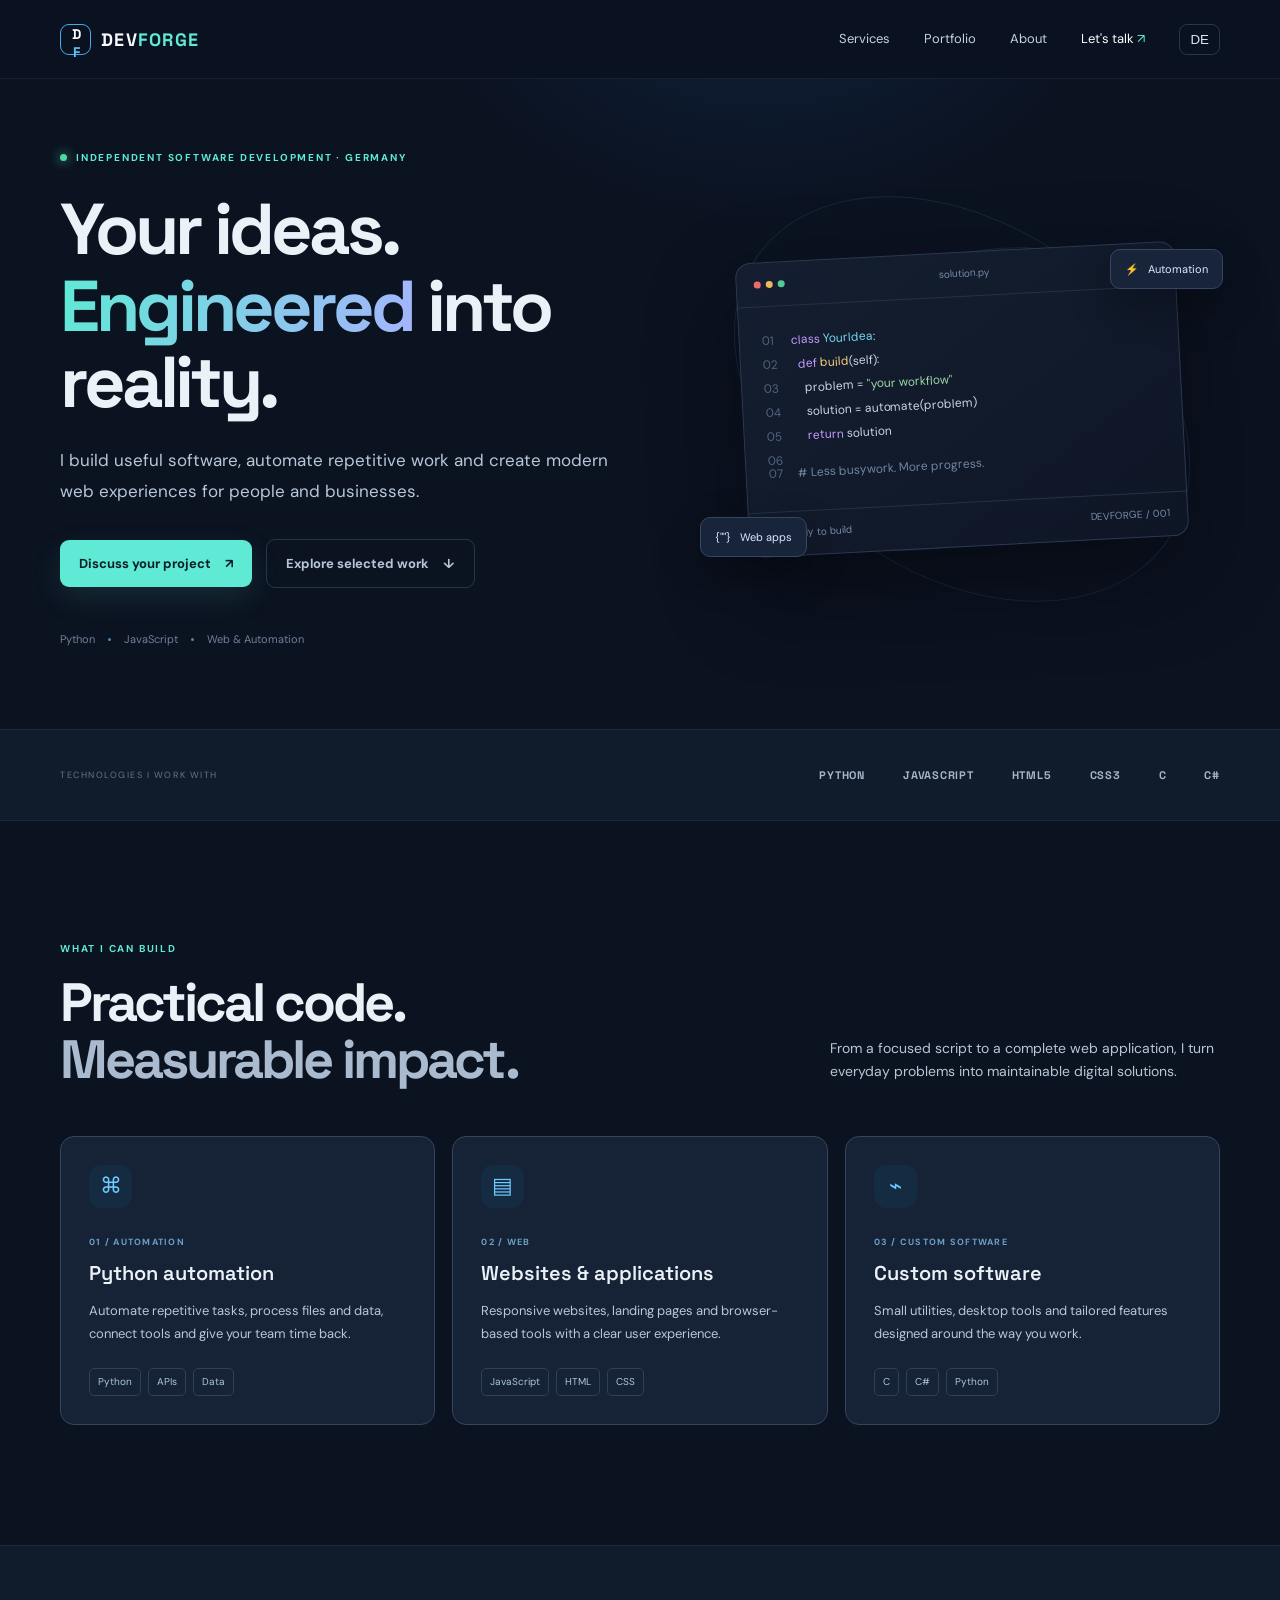
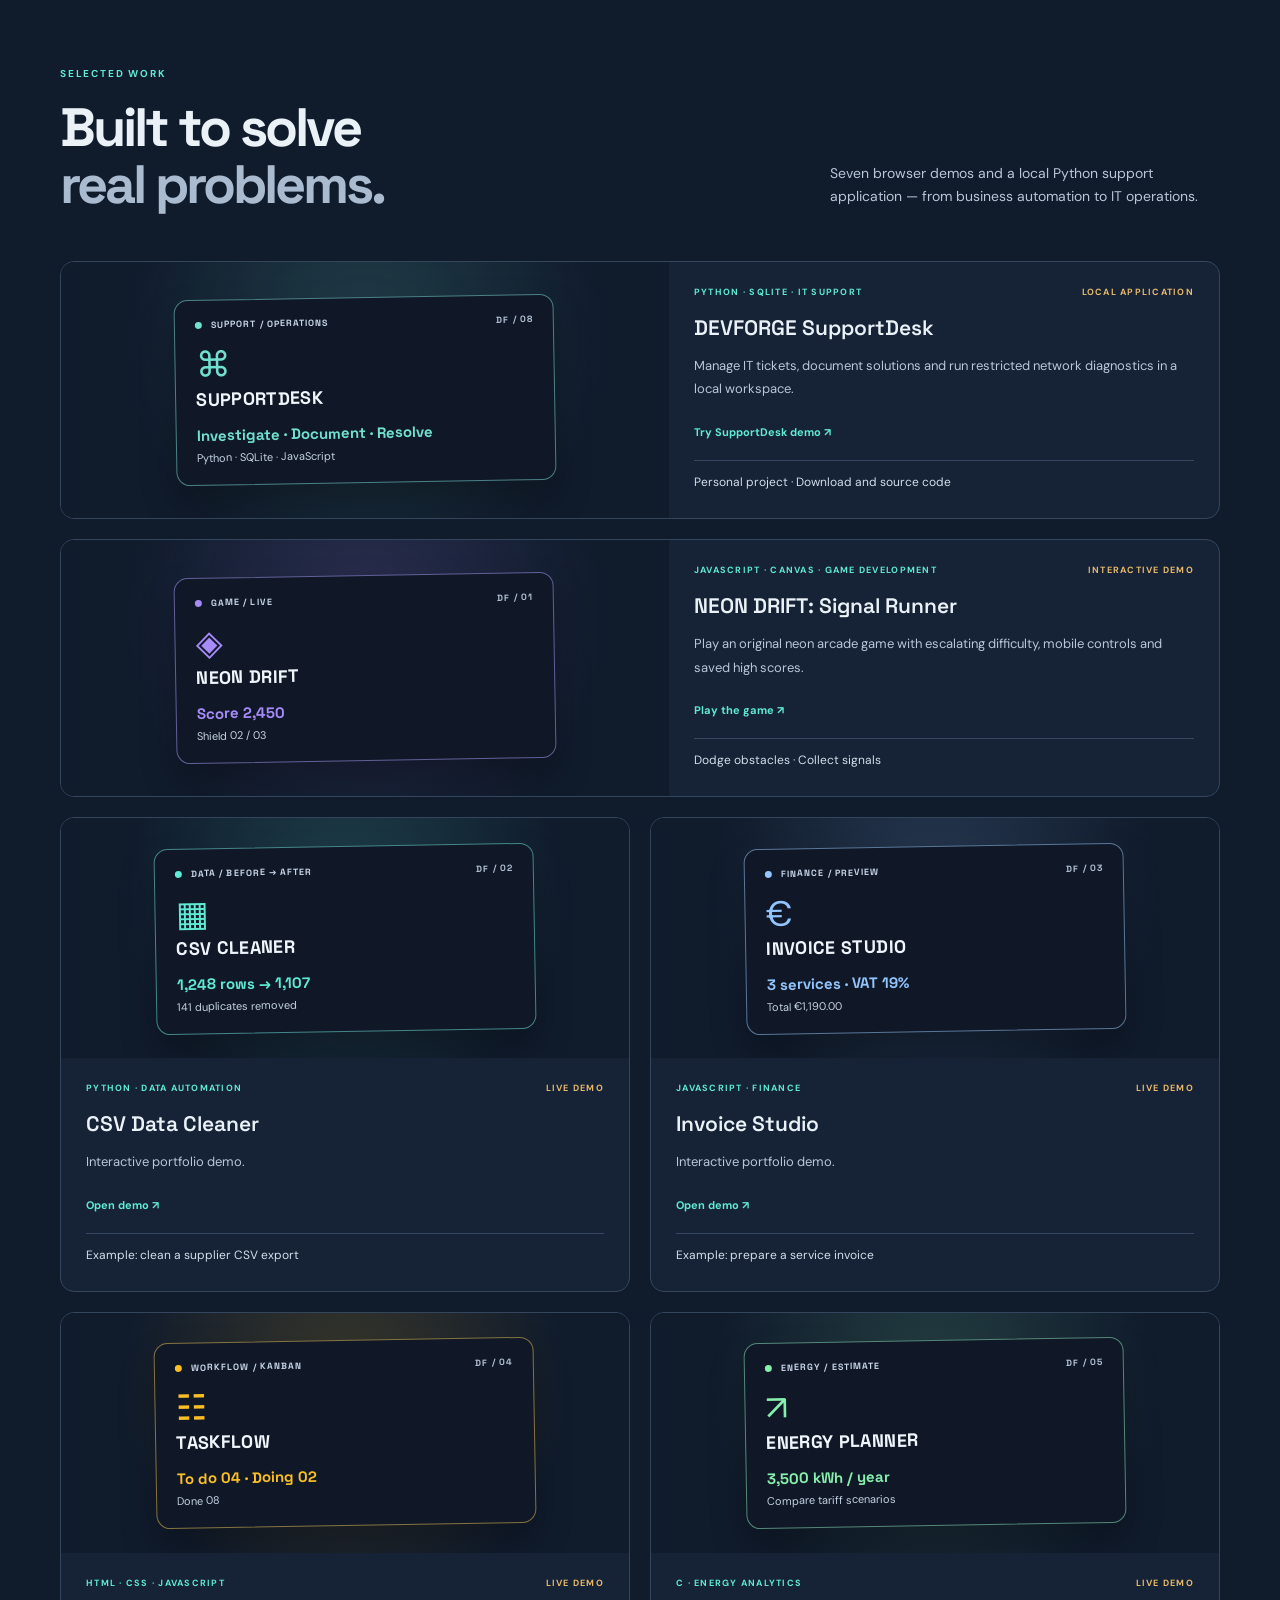
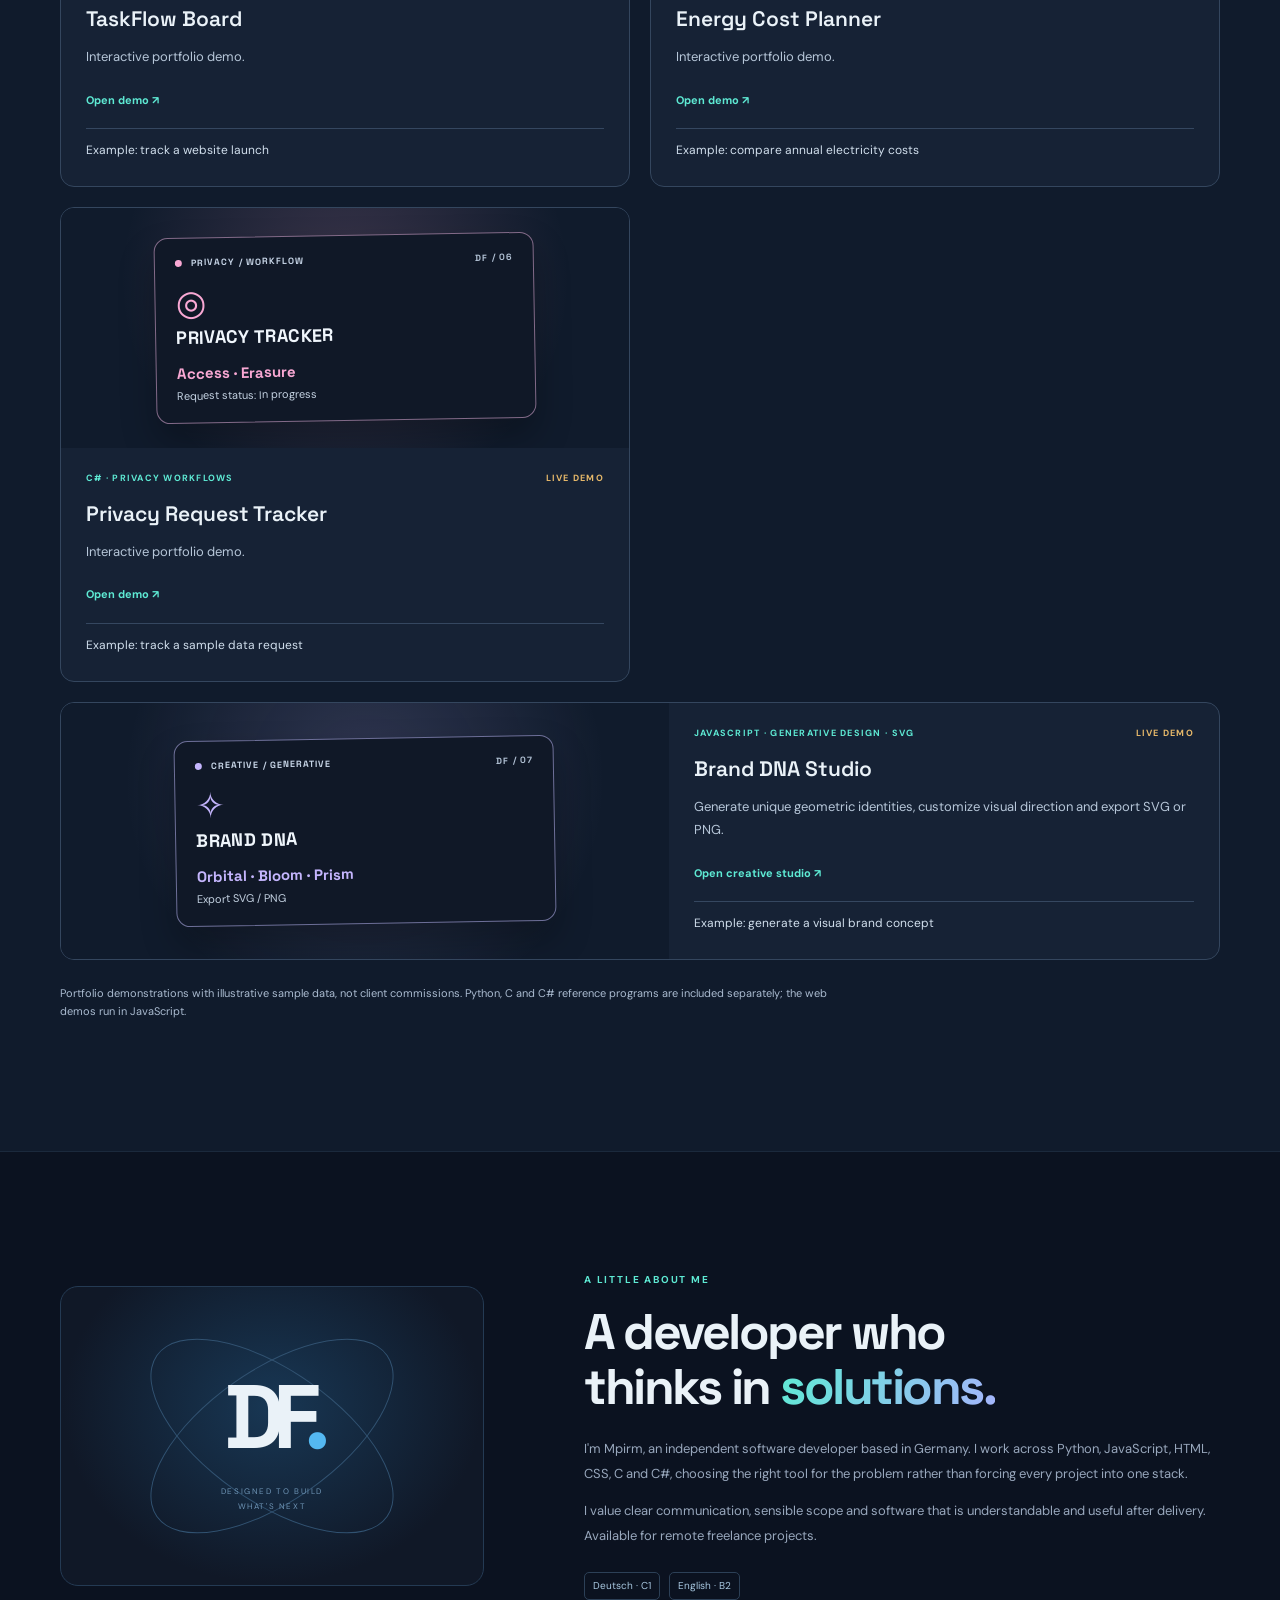
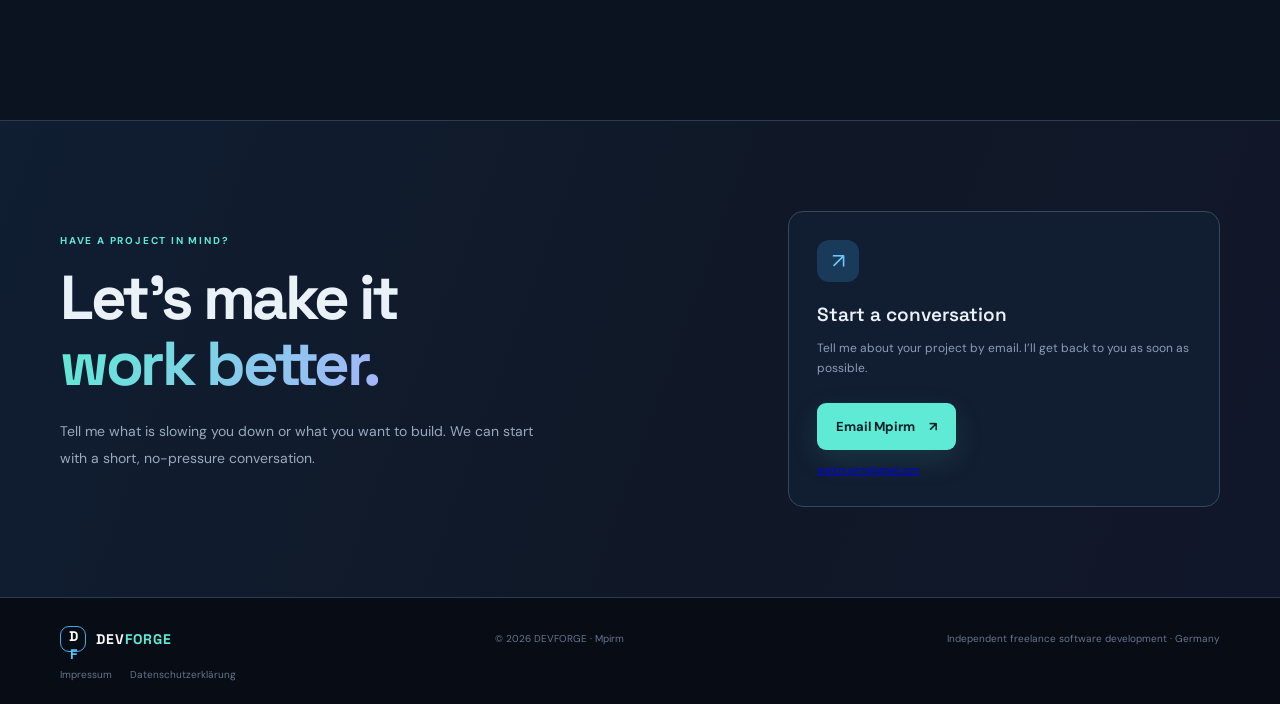
==== commit 345d2d9e: "Add interactive SupportDesk browser demo" ====
--- a/index.html
+++ b/index.html
@@ -76,7 +76,7 @@
     <section class="section work-section" id="work">
       <div class="container">
         <div class="section-heading"><div><div class="eyebrow" data-i18n="work_eyebrow">SELECTED WORK</div><h2 data-i18n="work_title">Built to solve<br><span class="muted">real problems.</span></h2></div><p data-i18n="work_intro">Seven browser demos and a local Python support application — from business automation to IT operations.</p></div>
-        <div class="project-grid"><article class="project-card project-feature"><div class="project-art case-art" style="--case-accent:#70e1cf"><div class="case-preview"><div class="case-top"><span class="case-dot"></span><span>SUPPORT / OPERATIONS</span><span class="case-id">DF / 08</span></div><div class="case-symbol">⌘</div><div class="case-title">SUPPORTDESK</div><div class="case-stat">Investigate · Document · Resolve</div><div class="case-sub">Python · SQLite · JavaScript</div></div></div><div class="project-info"><div class="project-meta"><span>PYTHON · SQLITE · IT SUPPORT</span><span class="demo-label" data-i18n="supportdesk_label">LOCAL APPLICATION</span></div><h3>DEVFORGE SupportDesk</h3><p data-i18n="supportdesk_desc">Manage IT tickets, document solutions and run restricted network diagnostics in a local workspace.</p><a href="supportdesk.html" class="text-link" data-i18n="supportdesk_link">Explore SupportDesk ↗</a><div class="case-example" data-i18n="supportdesk_example">Personal project · Download and source code</div></div></article><article class="project-card project-feature"><div class="project-art case-art" style="--case-accent:#a78bfa"><div class="case-preview"><div class="case-top"><span class="case-dot"></span><span>GAME / LIVE</span><span class="case-id">DF / 01</span></div><div class="case-symbol">◈</div><div class="case-title">NEON DRIFT</div><div class="case-stat">Score 2,450</div><div class="case-sub">Shield 02 / 03</div></div></div><div class="project-info"><div class="project-meta"><span>JAVASCRIPT · CANVAS · GAME DEVELOPMENT</span><span class="demo-label" data-i18n="demo_label">INTERACTIVE DEMO</span></div><h3>NEON DRIFT: Signal Runner</h3><p data-i18n="project7_desc">Play an original neon arcade game with escalating difficulty, mobile controls and saved high scores.</p><a href="neon-drift.html" class="text-link" data-i18n="project7_link">Play the game ↗</a><div class="case-example" data-i18n="example_01">Dodge obstacles · Collect signals</div></div></article>
+        <div class="project-grid"><article class="project-card project-feature"><div class="project-art case-art" style="--case-accent:#70e1cf"><div class="case-preview"><div class="case-top"><span class="case-dot"></span><span>SUPPORT / OPERATIONS</span><span class="case-id">DF / 08</span></div><div class="case-symbol">⌘</div><div class="case-title">SUPPORTDESK</div><div class="case-stat">Investigate · Document · Resolve</div><div class="case-sub">Python · SQLite · JavaScript</div></div></div><div class="project-info"><div class="project-meta"><span>PYTHON · SQLITE · IT SUPPORT</span><span class="demo-label" data-i18n="supportdesk_label">LOCAL APPLICATION</span></div><h3>DEVFORGE SupportDesk</h3><p data-i18n="supportdesk_desc">Manage IT tickets, document solutions and run restricted network diagnostics in a local workspace.</p><a href="supportdesk-demo.html" class="text-link" data-i18n="supportdesk_link">Try SupportDesk demo ↗</a><div class="case-example" data-i18n="supportdesk_example">Personal project · Download and source code</div></div></article><article class="project-card project-feature"><div class="project-art case-art" style="--case-accent:#a78bfa"><div class="case-preview"><div class="case-top"><span class="case-dot"></span><span>GAME / LIVE</span><span class="case-id">DF / 01</span></div><div class="case-symbol">◈</div><div class="case-title">NEON DRIFT</div><div class="case-stat">Score 2,450</div><div class="case-sub">Shield 02 / 03</div></div></div><div class="project-info"><div class="project-meta"><span>JAVASCRIPT · CANVAS · GAME DEVELOPMENT</span><span class="demo-label" data-i18n="demo_label">INTERACTIVE DEMO</span></div><h3>NEON DRIFT: Signal Runner</h3><p data-i18n="project7_desc">Play an original neon arcade game with escalating difficulty, mobile controls and saved high scores.</p><a href="neon-drift.html" class="text-link" data-i18n="project7_link">Play the game ↗</a><div class="case-example" data-i18n="example_01">Dodge obstacles · Collect signals</div></div></article>
 <article class="project-card"><div class="project-art case-art" style="--case-accent:#5eead4"><div class="case-preview"><div class="case-top"><span class="case-dot"></span><span>DATA / BEFORE → AFTER</span><span class="case-id">DF / 02</span></div><div class="case-symbol">▦</div><div class="case-title">CSV CLEANER</div><div class="case-stat">1,248 rows → 1,107</div><div class="case-sub">141 duplicates removed</div></div></div><div class="project-info"><div class="project-meta"><span>PYTHON · DATA AUTOMATION</span><span class="demo-label" data-i18n="demo_label">LIVE DEMO</span></div><h3>CSV Data Cleaner</h3><p data-i18n="project1_desc">Interactive portfolio demo.</p><a href="data-cleaner.html" class="text-link" data-i18n="github_soon">Open demo ↗</a><div class="case-example" data-i18n="example_02">Example: clean a supplier CSV export</div></div></article>
 <article class="project-card"><div class="project-art case-art" style="--case-accent:#93c5fd"><div class="case-preview"><div class="case-top"><span class="case-dot"></span><span>FINANCE / PREVIEW</span><span class="case-id">DF / 03</span></div><div class="case-symbol">€</div><div class="case-title">INVOICE STUDIO</div><div class="case-stat">3 services · VAT 19%</div><div class="case-sub">Total €1,190.00</div></div></div><div class="project-info"><div class="project-meta"><span>JAVASCRIPT · FINANCE</span><span class="demo-label" data-i18n="demo_label">LIVE DEMO</span></div><h3>Invoice Studio</h3><p data-i18n="project2_desc">Interactive portfolio demo.</p><a href="invoice-studio.html" class="text-link" data-i18n="project_details">Open demo ↗</a><div class="case-example" data-i18n="example_03">Example: prepare a service invoice</div></div></article>
 <article class="project-card"><div class="project-art case-art" style="--case-accent:#fbbf24"><div class="case-preview"><div class="case-top"><span class="case-dot"></span><span>WORKFLOW / KANBAN</span><span class="case-id">DF / 04</span></div><div class="case-symbol">☷</div><div class="case-title">TASKFLOW</div><div class="case-stat">To do 04 · Doing 02</div><div class="case-sub">Done 08</div></div></div><div class="project-info"><div class="project-meta"><span>HTML · CSS · JAVASCRIPT</span><span class="demo-label" data-i18n="demo_label">LIVE DEMO</span></div><h3>TaskFlow Board</h3><p data-i18n="project3_desc">Interactive portfolio demo.</p><a href="task-board.html" class="text-link" data-i18n="project3_link">Open demo ↗</a><div class="case-example" data-i18n="example_04">Example: track a website launch</div></div></article>
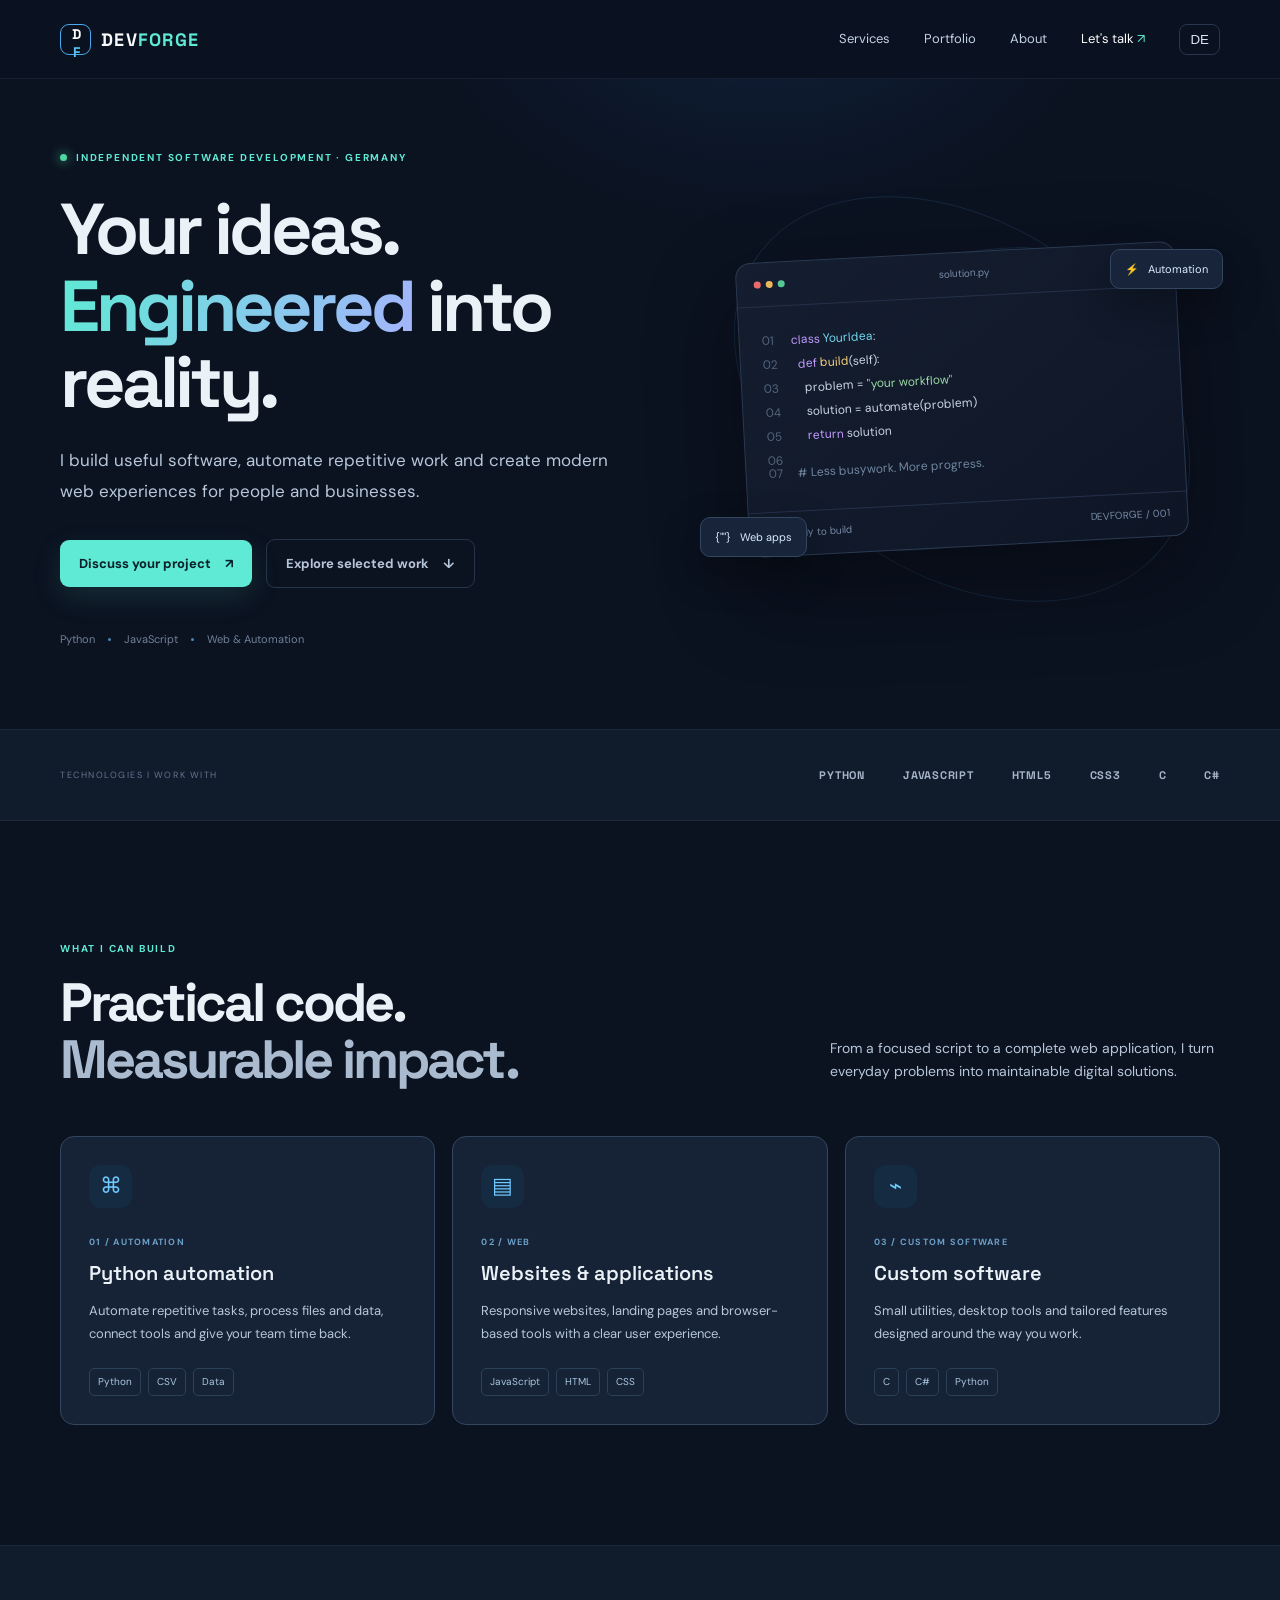
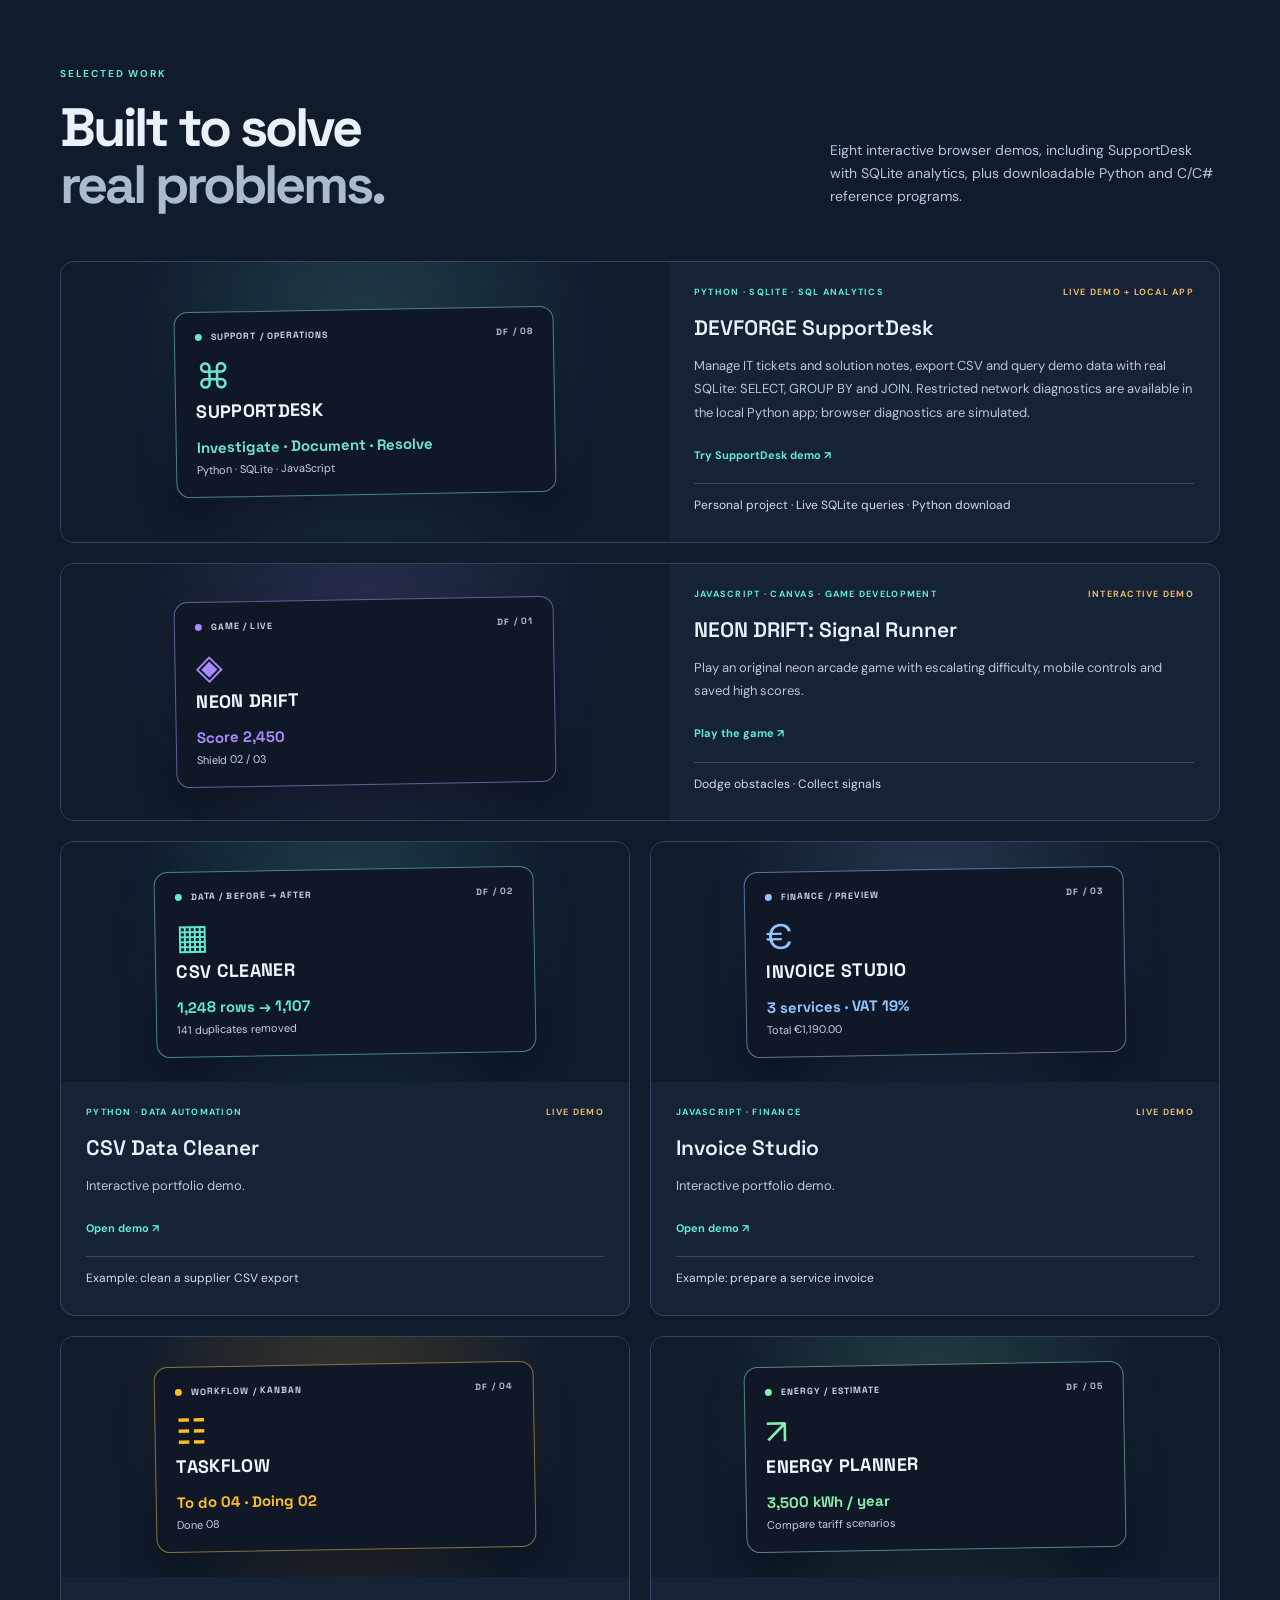
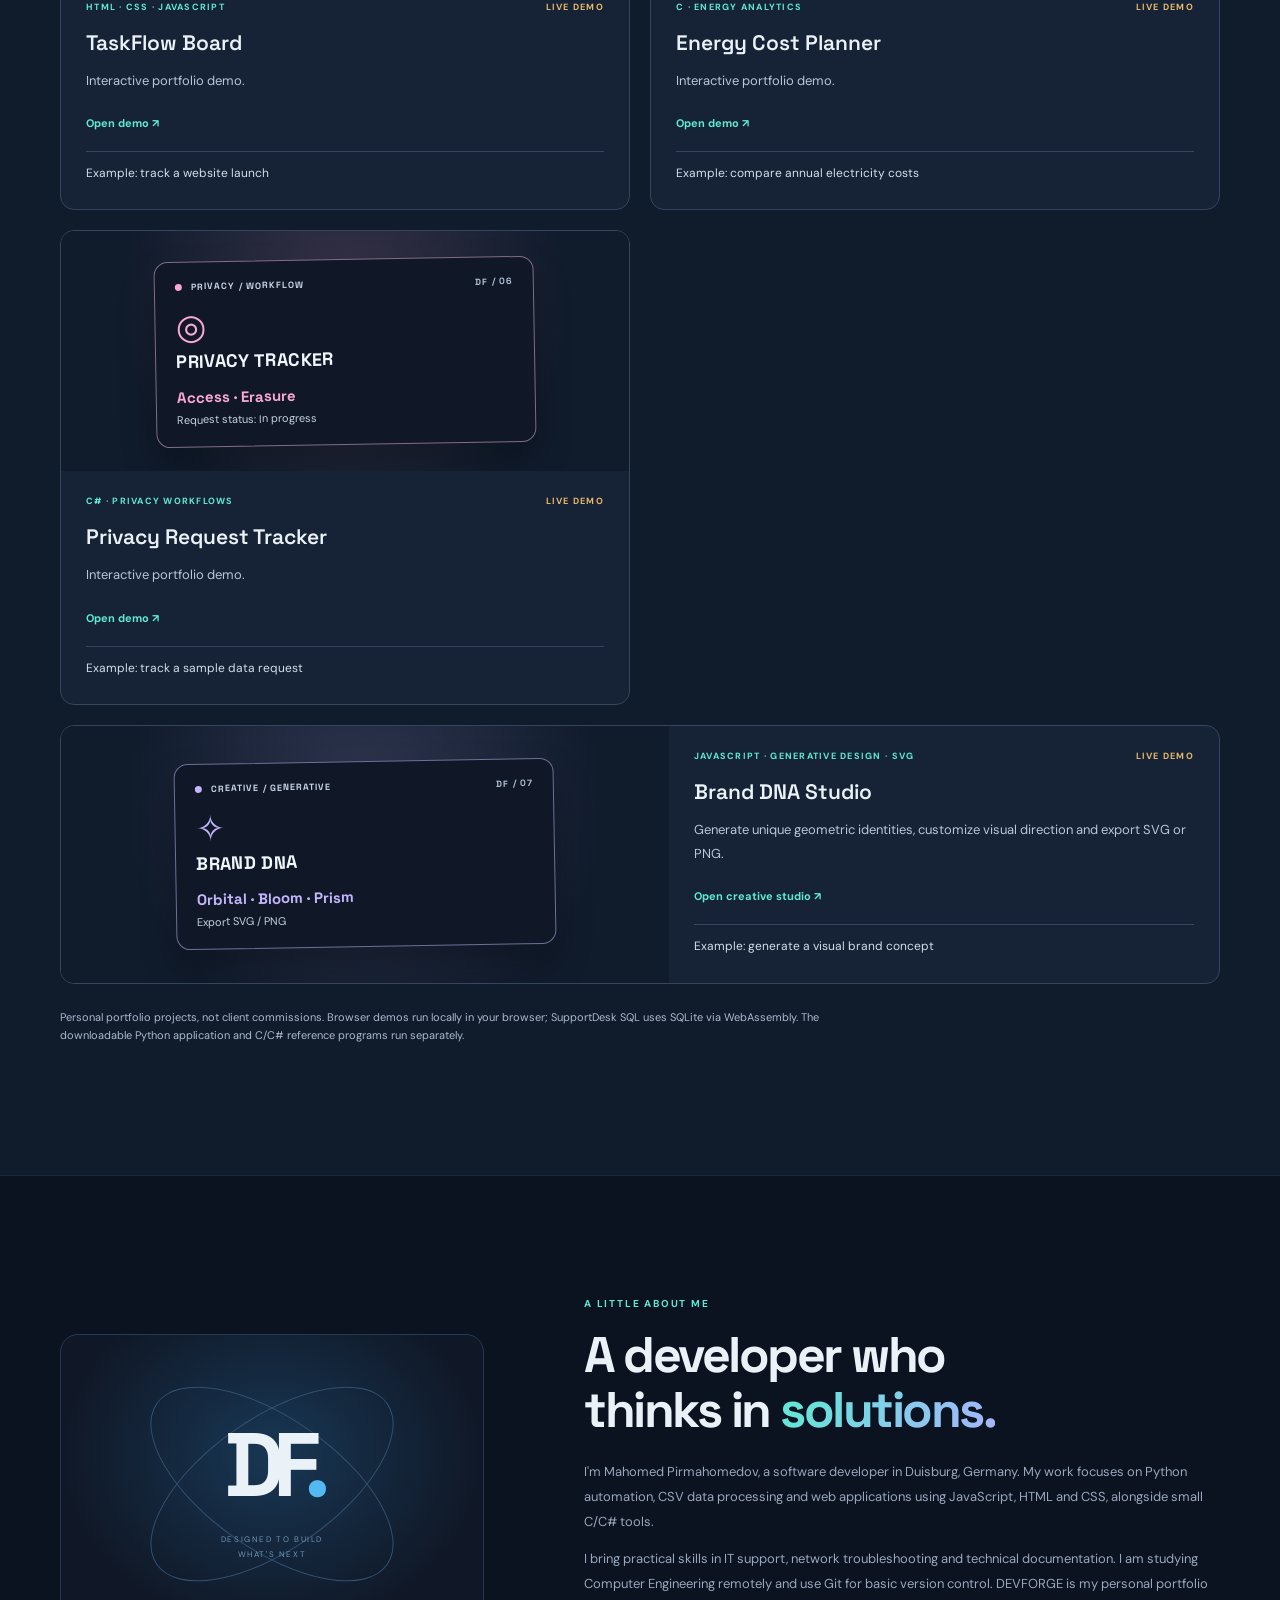
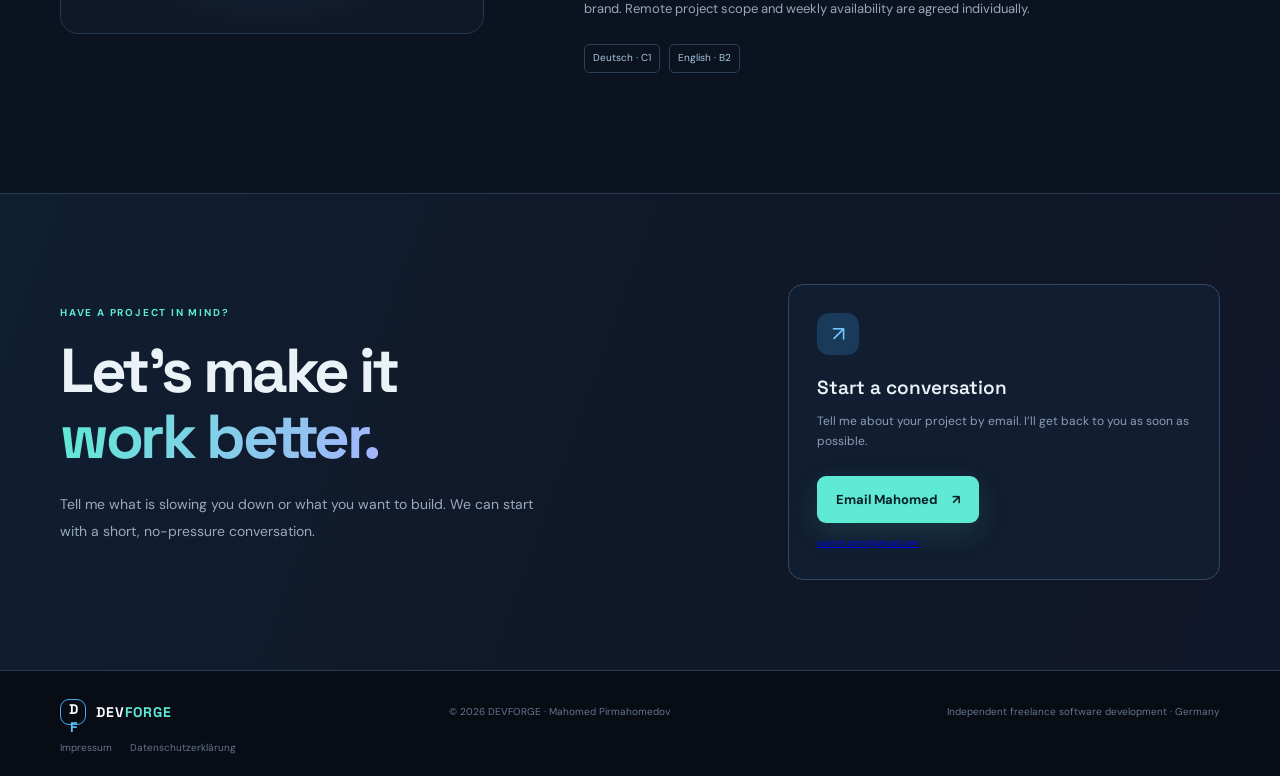
==== commit a817eb22: "Refresh bilingual portfolio, SupportDesk SQL details and project documentation" ====
--- a/index.html
+++ b/index.html
@@ -67,7 +67,7 @@
     <section class="section container" id="services">
       <div class="section-heading"><div><div class="eyebrow" data-i18n="services_eyebrow">WHAT I CAN BUILD</div><h2 data-i18n="services_title">Practical code.<br><span class="muted">Measurable impact.</span></h2></div><p data-i18n="services_intro">From a focused script to a complete web application, I turn everyday problems into maintainable digital solutions.</p></div>
       <div class="service-grid">
-        <article class="service-card"><div class="service-icon">⌘</div><div class="card-number">01 / AUTOMATION</div><h3 data-i18n="service1_title">Python automation</h3><p data-i18n="service1_desc">Automate repetitive tasks, process files and data, connect tools and give your team time back.</p><div class="tags"><span>Python</span><span>APIs</span><span>Data</span></div></article>
+        <article class="service-card"><div class="service-icon">⌘</div><div class="card-number">01 / AUTOMATION</div><h3 data-i18n="service1_title">Python automation</h3><p data-i18n="service1_desc">Automate repetitive tasks, process files and data, connect tools and give your team time back.</p><div class="tags"><span>Python</span><span>CSV</span><span>Data</span></div></article>
         <article class="service-card"><div class="service-icon">▤</div><div class="card-number">02 / WEB</div><h3 data-i18n="service2_title">Websites & applications</h3><p data-i18n="service2_desc">Responsive websites, landing pages and browser-based tools with a clear user experience.</p><div class="tags"><span>JavaScript</span><span>HTML</span><span>CSS</span></div></article>
         <article class="service-card"><div class="service-icon">⌁</div><div class="card-number">03 / CUSTOM SOFTWARE</div><h3 data-i18n="service3_title">Custom software</h3><p data-i18n="service3_desc">Small utilities, desktop tools and tailored features designed around the way you work.</p><div class="tags"><span>C</span><span>C#</span><span>Python</span></div></article>
       </div>
@@ -75,8 +75,8 @@
 
     <section class="section work-section" id="work">
       <div class="container">
-        <div class="section-heading"><div><div class="eyebrow" data-i18n="work_eyebrow">SELECTED WORK</div><h2 data-i18n="work_title">Built to solve<br><span class="muted">real problems.</span></h2></div><p data-i18n="work_intro">Seven browser demos and a local Python support application — from business automation to IT operations.</p></div>
-        <div class="project-grid"><article class="project-card project-feature"><div class="project-art case-art" style="--case-accent:#70e1cf"><div class="case-preview"><div class="case-top"><span class="case-dot"></span><span>SUPPORT / OPERATIONS</span><span class="case-id">DF / 08</span></div><div class="case-symbol">⌘</div><div class="case-title">SUPPORTDESK</div><div class="case-stat">Investigate · Document · Resolve</div><div class="case-sub">Python · SQLite · JavaScript</div></div></div><div class="project-info"><div class="project-meta"><span>PYTHON · SQLITE · IT SUPPORT</span><span class="demo-label" data-i18n="supportdesk_label">LOCAL APPLICATION</span></div><h3>DEVFORGE SupportDesk</h3><p data-i18n="supportdesk_desc">Manage IT tickets, document solutions and run restricted network diagnostics in a local workspace.</p><a href="supportdesk-demo.html" class="text-link" data-i18n="supportdesk_link">Try SupportDesk demo ↗</a><div class="case-example" data-i18n="supportdesk_example">Personal project · Download and source code</div></div></article><article class="project-card project-feature"><div class="project-art case-art" style="--case-accent:#a78bfa"><div class="case-preview"><div class="case-top"><span class="case-dot"></span><span>GAME / LIVE</span><span class="case-id">DF / 01</span></div><div class="case-symbol">◈</div><div class="case-title">NEON DRIFT</div><div class="case-stat">Score 2,450</div><div class="case-sub">Shield 02 / 03</div></div></div><div class="project-info"><div class="project-meta"><span>JAVASCRIPT · CANVAS · GAME DEVELOPMENT</span><span class="demo-label" data-i18n="demo_label">INTERACTIVE DEMO</span></div><h3>NEON DRIFT: Signal Runner</h3><p data-i18n="project7_desc">Play an original neon arcade game with escalating difficulty, mobile controls and saved high scores.</p><a href="neon-drift.html" class="text-link" data-i18n="project7_link">Play the game ↗</a><div class="case-example" data-i18n="example_01">Dodge obstacles · Collect signals</div></div></article>
+        <div class="section-heading"><div><div class="eyebrow" data-i18n="work_eyebrow">SELECTED WORK</div><h2 data-i18n="work_title">Built to solve<br><span class="muted">real problems.</span></h2></div><p data-i18n="work_intro">Eight interactive browser demos, including SupportDesk with SQLite analytics, plus downloadable Python and C/C# reference programs.</p></div>
+        <div class="project-grid"><article class="project-card project-feature"><div class="project-art case-art" style="--case-accent:#70e1cf"><div class="case-preview"><div class="case-top"><span class="case-dot"></span><span>SUPPORT / OPERATIONS</span><span class="case-id">DF / 08</span></div><div class="case-symbol">⌘</div><div class="case-title">SUPPORTDESK</div><div class="case-stat">Investigate · Document · Resolve</div><div class="case-sub">Python · SQLite · JavaScript</div></div></div><div class="project-info"><div class="project-meta"><span>PYTHON · SQLITE · SQL ANALYTICS</span><span class="demo-label" data-i18n="supportdesk_label">LIVE DEMO + LOCAL APP</span></div><h3>DEVFORGE SupportDesk</h3><p data-i18n="supportdesk_desc">Manage IT tickets and solution notes, export CSV and query demo data with real SQLite: SELECT, GROUP BY and JOIN. Restricted network diagnostics are available in the local Python app; browser diagnostics are simulated.</p><a href="supportdesk-demo.html" class="text-link" data-i18n="supportdesk_link">Try SupportDesk demo ↗</a><div class="case-example" data-i18n="supportdesk_example">Personal project · Live SQLite queries · Python download</div></div></article><article class="project-card project-feature"><div class="project-art case-art" style="--case-accent:#a78bfa"><div class="case-preview"><div class="case-top"><span class="case-dot"></span><span>GAME / LIVE</span><span class="case-id">DF / 01</span></div><div class="case-symbol">◈</div><div class="case-title">NEON DRIFT</div><div class="case-stat">Score 2,450</div><div class="case-sub">Shield 02 / 03</div></div></div><div class="project-info"><div class="project-meta"><span>JAVASCRIPT · CANVAS · GAME DEVELOPMENT</span><span class="demo-label" data-i18n="demo_label">INTERACTIVE DEMO</span></div><h3>NEON DRIFT: Signal Runner</h3><p data-i18n="project7_desc">Play an original neon arcade game with escalating difficulty, mobile controls and saved high scores.</p><a href="neon-drift.html" class="text-link" data-i18n="project7_link">Play the game ↗</a><div class="case-example" data-i18n="example_01">Dodge obstacles · Collect signals</div></div></article>
 <article class="project-card"><div class="project-art case-art" style="--case-accent:#5eead4"><div class="case-preview"><div class="case-top"><span class="case-dot"></span><span>DATA / BEFORE → AFTER</span><span class="case-id">DF / 02</span></div><div class="case-symbol">▦</div><div class="case-title">CSV CLEANER</div><div class="case-stat">1,248 rows → 1,107</div><div class="case-sub">141 duplicates removed</div></div></div><div class="project-info"><div class="project-meta"><span>PYTHON · DATA AUTOMATION</span><span class="demo-label" data-i18n="demo_label">LIVE DEMO</span></div><h3>CSV Data Cleaner</h3><p data-i18n="project1_desc">Interactive portfolio demo.</p><a href="data-cleaner.html" class="text-link" data-i18n="github_soon">Open demo ↗</a><div class="case-example" data-i18n="example_02">Example: clean a supplier CSV export</div></div></article>
 <article class="project-card"><div class="project-art case-art" style="--case-accent:#93c5fd"><div class="case-preview"><div class="case-top"><span class="case-dot"></span><span>FINANCE / PREVIEW</span><span class="case-id">DF / 03</span></div><div class="case-symbol">€</div><div class="case-title">INVOICE STUDIO</div><div class="case-stat">3 services · VAT 19%</div><div class="case-sub">Total €1,190.00</div></div></div><div class="project-info"><div class="project-meta"><span>JAVASCRIPT · FINANCE</span><span class="demo-label" data-i18n="demo_label">LIVE DEMO</span></div><h3>Invoice Studio</h3><p data-i18n="project2_desc">Interactive portfolio demo.</p><a href="invoice-studio.html" class="text-link" data-i18n="project_details">Open demo ↗</a><div class="case-example" data-i18n="example_03">Example: prepare a service invoice</div></div></article>
 <article class="project-card"><div class="project-art case-art" style="--case-accent:#fbbf24"><div class="case-preview"><div class="case-top"><span class="case-dot"></span><span>WORKFLOW / KANBAN</span><span class="case-id">DF / 04</span></div><div class="case-symbol">☷</div><div class="case-title">TASKFLOW</div><div class="case-stat">To do 04 · Doing 02</div><div class="case-sub">Done 08</div></div></div><div class="project-info"><div class="project-meta"><span>HTML · CSS · JAVASCRIPT</span><span class="demo-label" data-i18n="demo_label">LIVE DEMO</span></div><h3>TaskFlow Board</h3><p data-i18n="project3_desc">Interactive portfolio demo.</p><a href="task-board.html" class="text-link" data-i18n="project3_link">Open demo ↗</a><div class="case-example" data-i18n="example_04">Example: track a website launch</div></div></article>
@@ -84,18 +84,18 @@
 <article class="project-card"><div class="project-art case-art" style="--case-accent:#f9a8d4"><div class="case-preview"><div class="case-top"><span class="case-dot"></span><span>PRIVACY / WORKFLOW</span><span class="case-id">DF / 06</span></div><div class="case-symbol">◎</div><div class="case-title">PRIVACY TRACKER</div><div class="case-stat">Access · Erasure</div><div class="case-sub">Request status: In progress</div></div></div><div class="project-info"><div class="project-meta"><span>C# · PRIVACY WORKFLOWS</span><span class="demo-label" data-i18n="demo_label">LIVE DEMO</span></div><h3>Privacy Request Tracker</h3><p data-i18n="project5_desc">Interactive portfolio demo.</p><a href="privacy-requests.html" class="text-link" data-i18n="project5_link">Open demo ↗</a><div class="case-example" data-i18n="example_06">Example: track a sample data request</div></div></article>
 <article class="project-card project-feature"><div class="project-art case-art" style="--case-accent:#c4b5fd"><div class="case-preview"><div class="case-top"><span class="case-dot"></span><span>CREATIVE / GENERATIVE</span><span class="case-id">DF / 07</span></div><div class="case-symbol">✧</div><div class="case-title">BRAND DNA</div><div class="case-stat">Orbital · Bloom · Prism</div><div class="case-sub">Export SVG / PNG</div></div></div><div class="project-info"><div class="project-meta"><span>JAVASCRIPT · GENERATIVE DESIGN · SVG</span><span class="demo-label" data-i18n="demo_label">LIVE DEMO</span></div><h3>Brand DNA Studio</h3><p data-i18n="project6_desc">Generate unique geometric identities, customize visual direction and export SVG or PNG.</p><a href="brand-dna-studio.html" class="text-link" data-i18n="project6_link">Open creative studio ↗</a><div class="case-example" data-i18n="example_07">Example: generate a visual brand concept</div></div></article>
         </div>
-        <p class="portfolio-note" data-i18n="portfolio_note">Portfolio demonstrations with illustrative sample data, not client commissions. Python, C and C# reference programs are included separately; the web demos run in JavaScript.</p>
+        <p class="portfolio-note" data-i18n="portfolio_note">Personal portfolio projects, not client commissions. Browser demos run locally in your browser; SupportDesk SQL uses SQLite via WebAssembly. The downloadable Python application and C/C# reference programs run separately.</p>
       </div>
     </section>
 
     <section class="section container about-section" id="about">
       <div class="about-mark"><div class="big-mark">DF<span>.</span></div><div class="mark-caption">DESIGNED TO BUILD<br>WHAT'S NEXT</div></div>
-      <div class="about-copy"><div class="eyebrow" data-i18n="about_eyebrow">A LITTLE ABOUT ME</div><h2 data-i18n="about_title">A developer who<br>thinks in <span class="gradient-text">solutions.</span></h2><p data-i18n="about_p1">I'm Mpirm, an independent software developer based in Germany. I work across Python, JavaScript, HTML, CSS, C and C#, choosing the right tool for the problem rather than forcing every project into one stack.</p><p data-i18n="about_p2">I value clear communication, sensible scope and software that is understandable and useful after delivery. Available for remote freelance projects.</p><div class="language-pills"><span>Deutsch · C1</span><span>English · B2</span></div></div>
+      <div class="about-copy"><div class="eyebrow" data-i18n="about_eyebrow">A LITTLE ABOUT ME</div><h2 data-i18n="about_title">A developer who<br>thinks in <span class="gradient-text">solutions.</span></h2><p data-i18n="about_p1">I'm Mahomed Pirmahomedov, a software developer in Duisburg, Germany. My work focuses on Python automation, CSV data processing and web applications using JavaScript, HTML and CSS, alongside small C/C# tools.</p><p data-i18n="about_p2">I bring practical skills in IT support, network troubleshooting and technical documentation. I am studying Computer Engineering remotely and use Git for basic version control. DEVFORGE is my personal portfolio brand. Remote project scope and weekly availability are agreed individually.</p><div class="language-pills"><span>Deutsch · C1</span><span>English · B2</span></div></div>
     </section>
 
-    <section class="contact-section" id="contact"><div class="container contact-inner"><div><div class="eyebrow" data-i18n="contact_eyebrow">HAVE A PROJECT IN MIND?</div><h2 data-i18n="contact_title">Let's make it<br><span class="gradient-text">work better.</span></h2><p data-i18n="contact_desc">Tell me what is slowing you down or what you want to build. We can start with a short, no-pressure conversation.</p></div><div class="contact-box"><div class="contact-orb">↗</div><h3 data-i18n="contact_box_title">Start a conversation</h3><p data-i18n="contact_box_desc">Tell me about your project by email. I’ll get back to you as soon as possible.</p><a class="button button-primary" href="mailto:workm.pirm@gmail.com?subject=DEVFORGE%20Project%20Inquiry" data-i18n="contact_button">Email Mpirm <span>↗</span></a><small><a href="mailto:workm.pirm@gmail.com">workm.pirm@gmail.com</a></small></div></div></section>
+    <section class="contact-section" id="contact"><div class="container contact-inner"><div><div class="eyebrow" data-i18n="contact_eyebrow">HAVE A PROJECT IN MIND?</div><h2 data-i18n="contact_title">Let's make it<br><span class="gradient-text">work better.</span></h2><p data-i18n="contact_desc">Tell me what is slowing you down or what you want to build. We can start with a short, no-pressure conversation.</p></div><div class="contact-box"><div class="contact-orb">↗</div><h3 data-i18n="contact_box_title">Start a conversation</h3><p data-i18n="contact_box_desc">Tell me about your project by email. I’ll get back to you as soon as possible.</p><a class="button button-primary" href="mailto:workm.pirm@gmail.com?subject=DEVFORGE%20Project%20Inquiry" data-i18n="contact_button">Email Mahomed <span>↗</span></a><small><a href="mailto:workm.pirm@gmail.com">workm.pirm@gmail.com</a></small></div></div></section>
   </main>
-  <footer class="footer"><div class="container footer-inner"><a class="brand" href="#home"><span class="brand-mark">D<span>F</span></span><span>DEV<span class="accent">FORGE</span></span></a><span>© <span id="year"></span> DEVFORGE · Mpirm</span><span data-i18n="footer_note">Independent freelance software development · Germany</span></div><div class="container legal-links"><a href="impressum.html">Impressum</a><a href="datenschutz.html">Datenschutzerklärung</a></div></footer>
+  <footer class="footer"><div class="container footer-inner"><a class="brand" href="#home"><span class="brand-mark">D<span>F</span></span><span>DEV<span class="accent">FORGE</span></span></a><span>© <span id="year"></span> DEVFORGE · Mahomed Pirmahomedov</span><span data-i18n="footer_note">Independent freelance software development · Germany</span></div><div class="container legal-links"><a href="impressum.html">Impressum</a><a href="datenschutz.html">Datenschutzerklärung</a></div></footer>
   <script src="script.js"></script>
 </body>
 </html>
